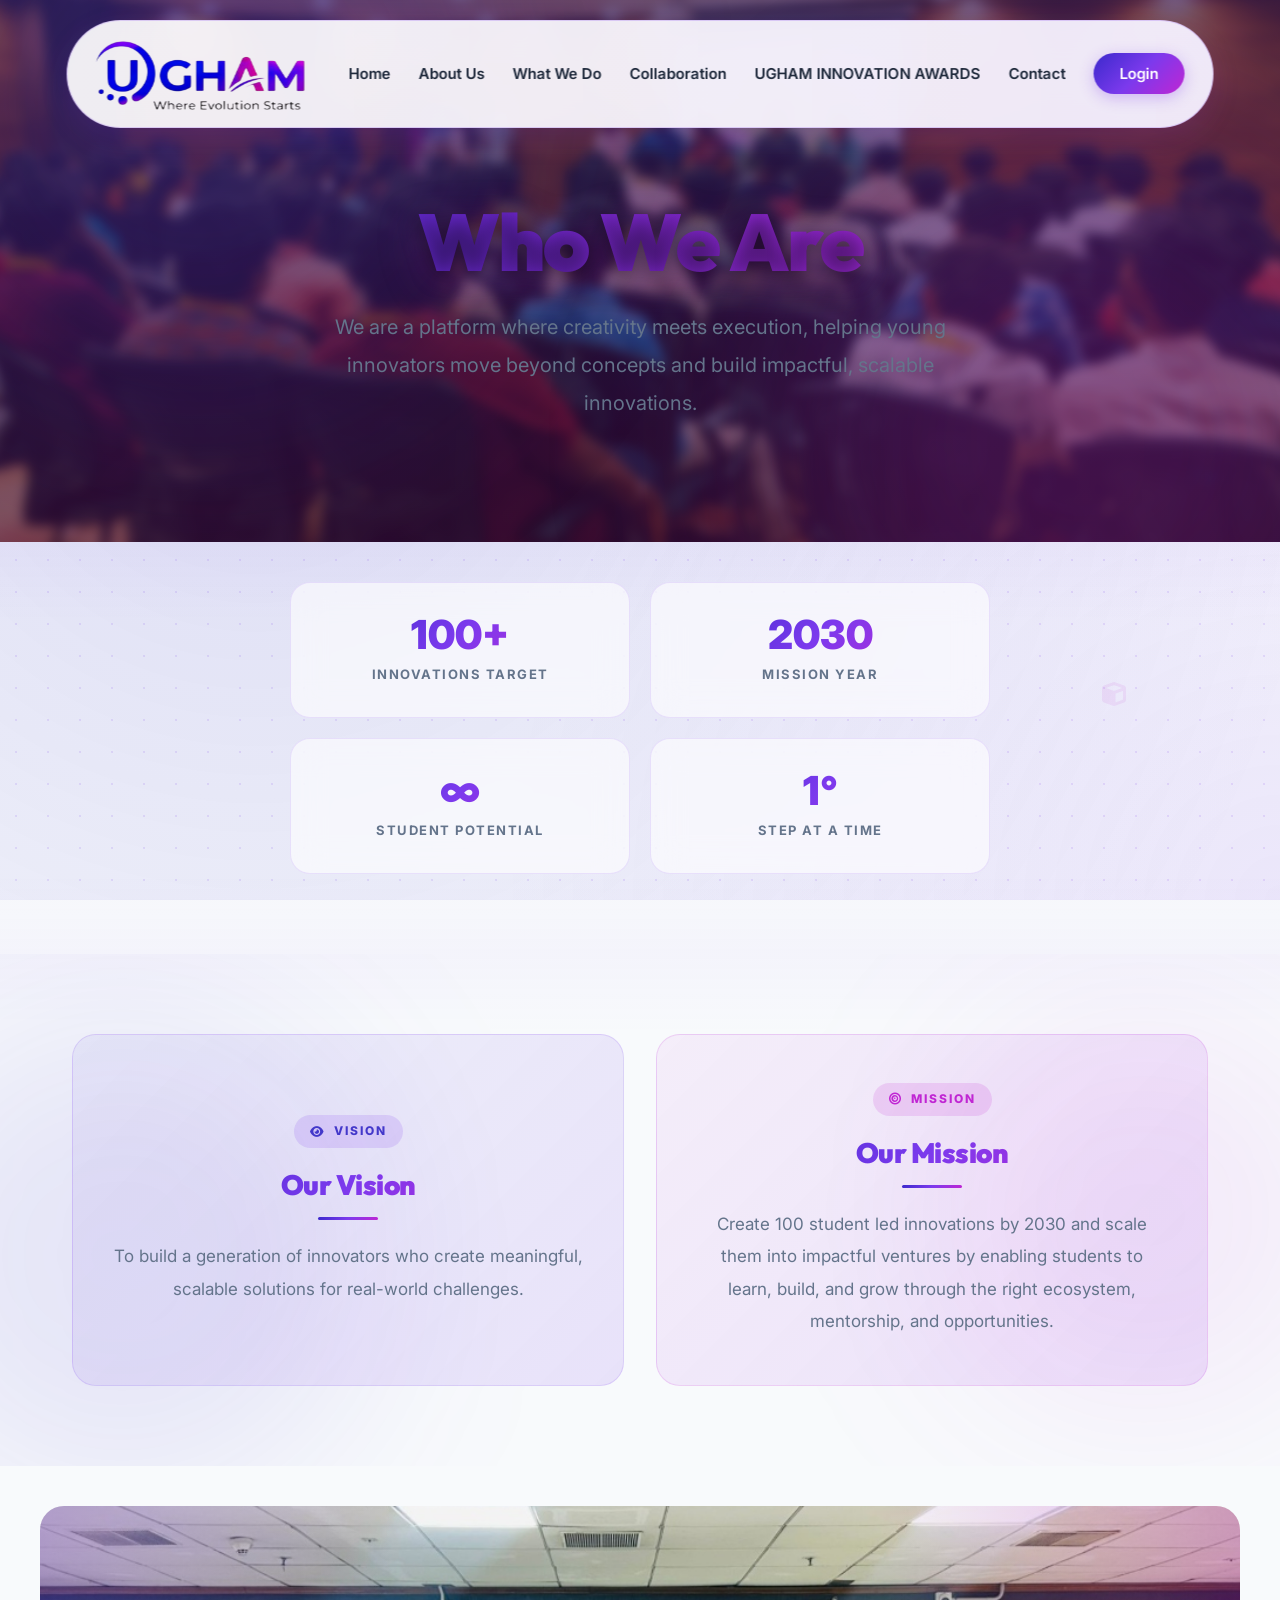
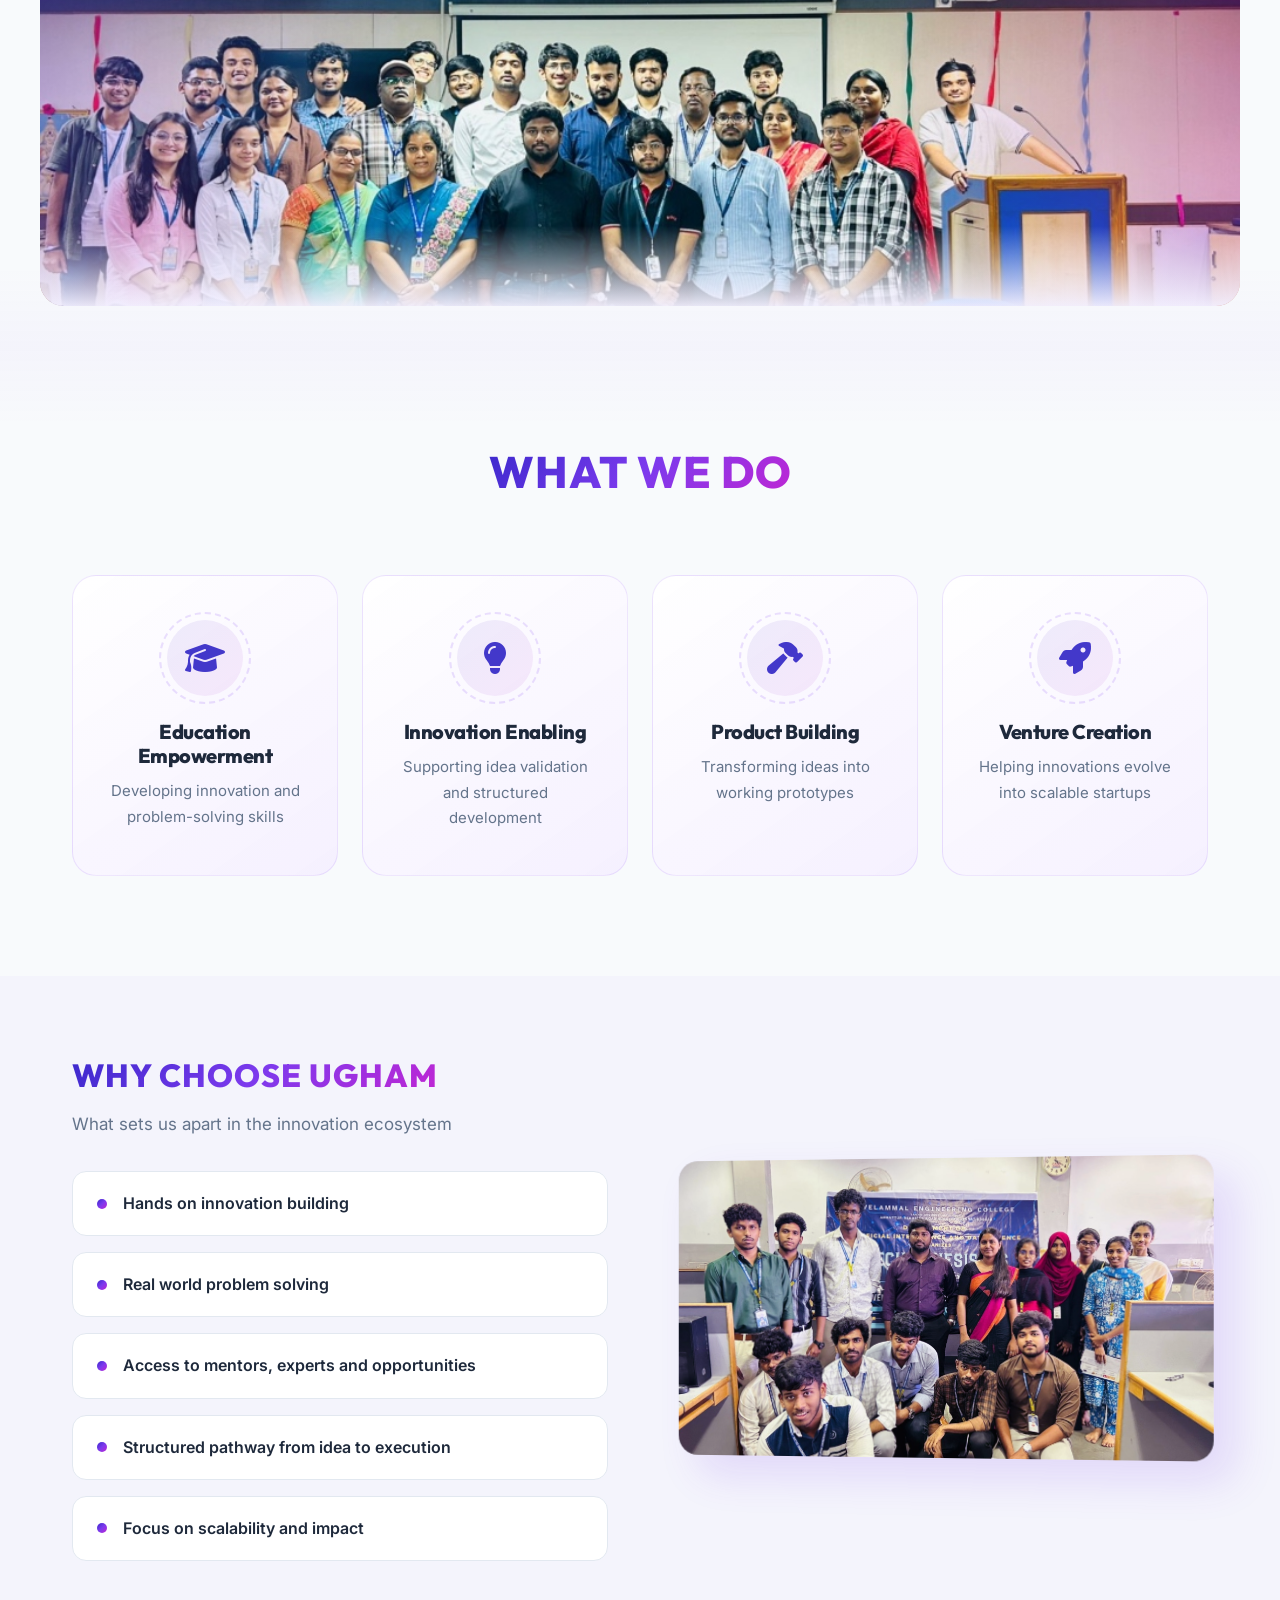
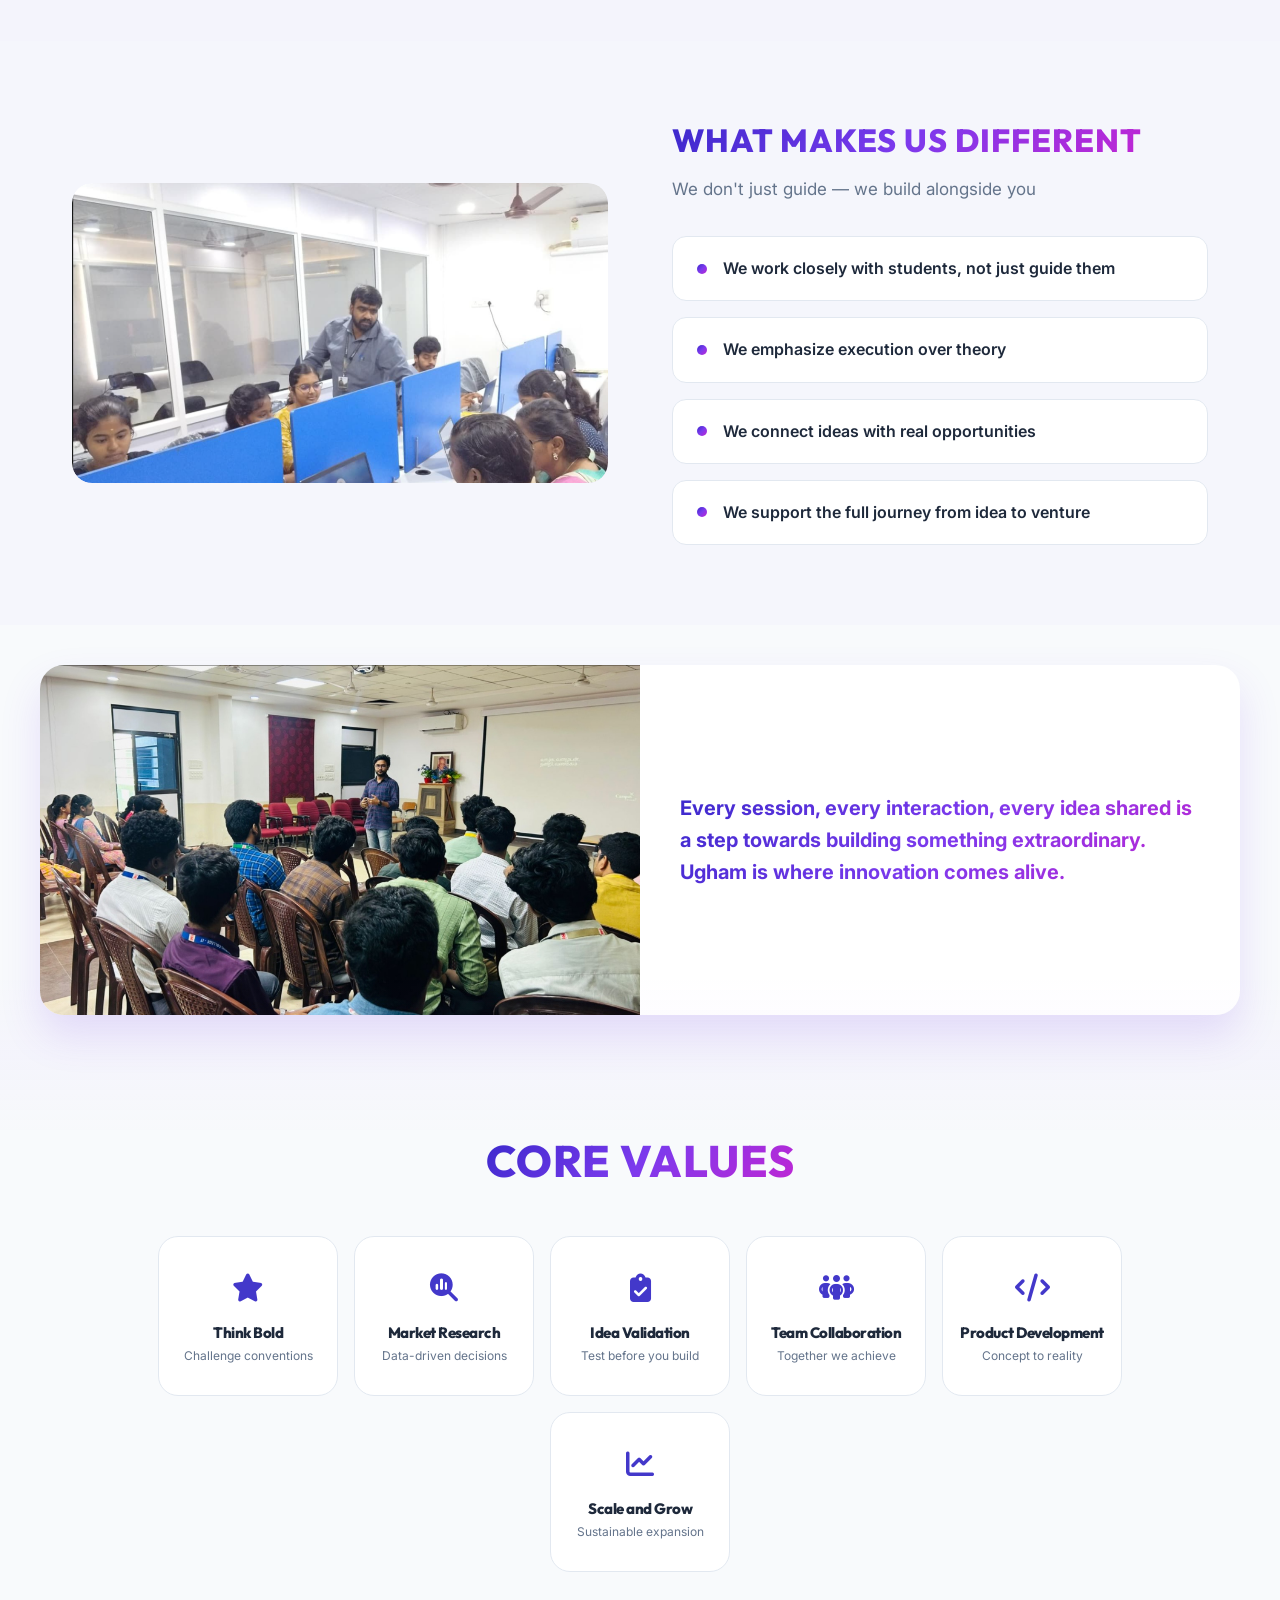
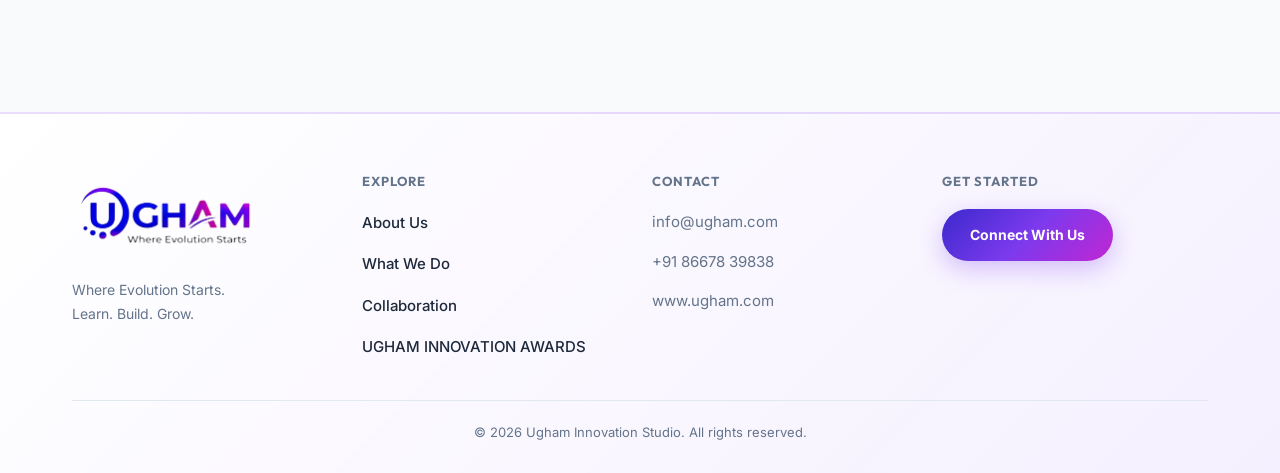
==== about.html @ 716fd1ec "Initial commit of Ugham Website with Mobile UI fixes and Form Integration" ====
<!DOCTYPE html><html lang="en"><head>
<meta charset="UTF-8"><meta name="viewport" content="width=device-width, initial-scale=1.0">
<title>About Us &mdash; Ugham</title>
<meta name="description" content="Learn about Ugham, an innovation studio empowering students to build real-world solutions.">
<link rel="stylesheet" href="assets/css/style.css?v=105">
</head><body>
<div id="page-transition" class="page-transition-overlay"></div>
<div class="bg-icons-container">
  <div class="bg-icon" style="top:8%;left:12%;animation-duration:18s;"><i class="fa-solid fa-atom"></i></div>
  <div class="bg-icon" style="top:30%;right:18%;animation-duration:22s;animation-delay:2s;"><i class="fa-solid fa-diagram-project"></i></div>
  <div class="bg-icon" style="top:55%;left:8%;animation-duration:20s;animation-delay:4s;"><i class="fa-solid fa-flask"></i></div>
  <div class="bg-icon" style="top:75%;right:12%;animation-duration:16s;animation-delay:1s;"><i class="fa-solid fa-cube"></i></div>
  <div class="bg-icon" style="top:45%;left:35%;animation-duration:24s;animation-delay:3s;"><i class="fa-solid fa-wand-magic-sparkles"></i></div>
</div>
<nav id="navbar">
  <div class="nav-inner">
    <a href="index.html" style="display:flex;align-items:center;text-decoration:none;">
      <img src="assets/img/logo.png" alt="Ugham" style="height:90px;object-fit:contain;transform:scale(1.1);">
    </a>
    <ul class="nav-links" id="navLinks">
      <li><a href="index.html">Home</a></li>
      <li><a href="about.html">About Us</a></li>
      <li><a href="what-we-do.html">What We Do</a></li>
      <li><a href="collaboration.html">Collaboration</a></li>
      <li><a href="awards.html">UGHAM INNOVATION AWARDS</a></li>
      <li><a href="contact.html">Contact</a></li>
      <li><a href="#" class="nav-login">Login</a></li>
    </ul>
    <button class="menu-toggle" id="menuToggle" aria-label="Menu">&#9776;</button>
  </div>
</nav>

<!-- HERO -->
<section class="page-hero" style="text-align:center;position:relative;">
  <div class="hero-glow glow-1"></div>
  <div class="hero-glow glow-2"></div>
  <div class="container page-hero-content">
<h1 class="huge-text hero-evolution anim-el scale-up del-1" style="margin-bottom:24px;">Who We Are</h1>
    <p class="anim-el slide-up-fade del-2" style="font-size:20px;color:var(--muted);max-width:700px;margin:0 auto;">We are a platform where creativity meets execution, helping young innovators move beyond concepts and build impactful, scalable innovations.</p>
  </div>
</section>

<!-- STATS -->
<div class="section-flow " style="padding:40px 0 80px;">
  <div class="container">
    <div class="stat-grid anim-el scale-up del-2" style="max-width:700px;margin:0 auto;">
      <div class="stat-block"><div class="stat-number">100+</div><div class="stat-label">Innovations Target</div></div>
      <div class="stat-block"><div class="stat-number">2030</div><div class="stat-label">Mission Year</div></div>
      <div class="stat-block"><div class="stat-number">&infin;</div><div class="stat-label">Student Potential</div></div>
      <div class="stat-block"><div class="stat-number">1&deg;</div><div class="stat-label">Step at a Time</div></div>
    </div>
  </div>
</div>

<!-- VISION & MISSION -->
<div class="section-flow" style="padding:80px 0;position:relative;">
  <div class="mesh-bg"><div class="orb orb-1"></div><div class="orb orb-2"></div></div>
  <div class="container" style="position:relative;z-index:1;">
    <div class="grid-2" style="gap:32px;">
      <div class="vm-panel vision anim-el blur-in del-1">
        <div class="vm-badge"><i class="fa-solid fa-eye"></i> VISION</div>
        <h3>Our Vision</h3>
        <div class="vm-line"></div>
        <p>To build a generation of innovators who create meaningful, scalable solutions for real-world challenges.</p>
      </div>
      <div class="vm-panel mission anim-el blur-in del-2">
        <div class="vm-badge"><i class="fa-solid fa-bullseye"></i> MISSION</div>
        <h3>Our Mission</h3>
        <div class="vm-line"></div>
        <p>Create 100 student led innovations by 2030 and scale them into impactful ventures by enabling students to learn, build, and grow through the right ecosystem, mentorship, and opportunities.</p>
      </div>
    </div>
  </div>
</div>

<!-- CINEMATIC EVENT STRIP -->
<div class="container anim-el fade-up" style="padding:40px 0;">
  <div class="photo-cinematic">
    <img src="assets/img/event-1.jpg" alt="Ugham Innovation Event">
  </div>
</div>

<!-- WHAT WE DO -->
<div class="section-flow" style="padding:100px 0;position:relative;">
  <div class="container" style="position:relative;z-index:1;">
    <div class="text-center anim-el fade-up" style="margin-bottom:60px;">
      <h2 class="section-title">WHAT WE DO</h2>
    </div>
    <div class="grid-4">
      <div class="expertise-v2 anim-el flip-in-y del-1">
        <div class="ev2-icon"><i class="fa-solid fa-graduation-cap"></i></div>
        <h4>Education Empowerment</h4>
        <p>Developing innovation and problem-solving skills</p>
      </div>
      <div class="expertise-v2 anim-el flip-in-y del-2">
        <div class="ev2-icon"><i class="fa-solid fa-lightbulb"></i></div>
        <h4>Innovation Enabling</h4>
        <p>Supporting idea validation and structured development</p>
      </div>
      <div class="expertise-v2 anim-el flip-in-y del-3">
        <div class="ev2-icon"><i class="fa-solid fa-hammer"></i></div>
        <h4>Product Building</h4>
        <p>Transforming ideas into working prototypes</p>
      </div>
      <div class="expertise-v2 anim-el flip-in-y del-4">
        <div class="ev2-icon"><i class="fa-solid fa-rocket"></i></div>
        <h4>Venture Creation</h4>
        <p>Helping innovations evolve into scalable startups</p>
      </div>
    </div>
  </div>
</div>

<!-- WHY CHOOSE UGHAM (Separate Section) -->
<div class="island-section" style="background:rgba(124,58,237,0.03);">
  <div class="container">
    <div class="grid-2" style="align-items:center;gap:64px;">
      <div class="anim-el slide-right del-1">
<h2 class="section-title" style="font-size:32px;">WHY CHOOSE UGHAM</h2>
        <p style="color:var(--muted);margin-bottom:32px;font-size:17px;">What sets us apart in the innovation ecosystem</p>
        <div class="reason-list">
          <div class="reason-item"><div class="ri-dot"></div><p>Hands on innovation building</p></div>
          <div class="reason-item"><div class="ri-dot"></div><p>Real world problem solving</p></div>
          <div class="reason-item"><div class="ri-dot"></div><p>Access to mentors, experts and opportunities</p></div>
          <div class="reason-item"><div class="ri-dot"></div><p>Structured pathway from idea to execution</p></div>
          <div class="reason-item"><div class="ri-dot"></div><p>Focus on scalability and impact</p></div>
        </div>
      </div>
      <div class="anim-el scale-up del-2">
        <div class="photo-tilt">
          <img src="assets/img/workshop-1.jpg" alt="Ugham Workshop">
        </div>
      </div>
    </div>
  </div>
</div>

<!-- WHAT MAKES US DIFFERENT (Separate Section) -->
<div class="island-section">
  <div class="container">
    <div class="grid-2" style="align-items:center;gap:64px;">
      <div class="anim-el scale-up del-1">
        <div class="photo-stacked">
          <img src="assets/img/hands-on-1.png" alt="Ugham Hands On">
        </div>
      </div>
      <div class="anim-el slide-left del-2">
<h2 class="section-title" style="font-size:32px;">WHAT MAKES US DIFFERENT</h2>
        <p style="color:var(--muted);margin-bottom:32px;font-size:17px;">We don't just guide — we build alongside you</p>
        <div class="reason-list">
          <div class="reason-item"><div class="ri-dot"></div><p>We work closely with students, not just guide them</p></div>
          <div class="reason-item"><div class="ri-dot"></div><p>We emphasize execution over theory</p></div>
          <div class="reason-item"><div class="ri-dot"></div><p>We connect ideas with real opportunities</p></div>
          <div class="reason-item"><div class="ri-dot"></div><p>We support the full journey from idea to venture</p></div>
        </div>
      </div>
    </div>
  </div>
</div>

<!-- SPLIT SCREEN SESSION PHOTO -->
<div class="container anim-el scale-up" style="padding:40px 0;">
  <div class="photo-split">
    <div class="split-img">
      <img src="assets/img/session-1.jpg" alt="Ugham Session">
    </div>
    <div class="split-text">
      <p>Every session, every interaction, every idea shared is a step towards building something extraordinary. Ugham is where innovation comes alive.</p>
    </div>
  </div>
</div>

<!-- CORE VALUES (Hex Grid) -->
<div class="section-flow" style="padding:80px 0 100px;text-align:center;position:relative;">
  <div class="container" style="position:relative;z-index:1;">
<h2 class="section-title anim-el bounce-in" style="margin-bottom:48px;">CORE VALUES</h2>
    <div class="hex-grid anim-el blur-in del-1">
      <div class="hex-card"><div class="hx-icon"><i class="fa-solid fa-star"></i></div><h4>Think Bold</h4><p>Challenge conventions</p></div>
      <div class="hex-card"><div class="hx-icon"><i class="fa-solid fa-magnifying-glass-chart"></i></div><h4>Market Research</h4><p>Data-driven decisions</p></div>
      <div class="hex-card"><div class="hx-icon"><i class="fa-solid fa-clipboard-check"></i></div><h4>Idea Validation</h4><p>Test before you build</p></div>
      <div class="hex-card"><div class="hx-icon"><i class="fa-solid fa-people-group"></i></div><h4>Team Collaboration</h4><p>Together we achieve</p></div>
      <div class="hex-card"><div class="hx-icon"><i class="fa-solid fa-code"></i></div><h4>Product Development</h4><p>Concept to reality</p></div>
      <div class="hex-card"><div class="hx-icon"><i class="fa-solid fa-chart-line"></i></div><h4>Scale and Grow</h4><p>Sustainable expansion</p></div>
    </div>
  </div>
</div>

<footer style="background:var(--bg);padding:60px 0 30px;border-top:1px solid var(--border);margin-top:40px;position:relative;">
  <div class="container" style="position:relative;z-index:1;">
    <div class="grid-4" style="margin-bottom:40px;">
      <div><a href="index.html" style="display:inline-block;text-decoration:none;"><img src="assets/img/logo.png" alt="Ugham" style="height:80px;margin-bottom:16px;object-fit:contain;"></a><p style="color:var(--muted);font-size:14px;">Where Evolution Starts.<br>Learn. Build. Grow.</p></div>
      <div><h4 style="text-transform:uppercase;letter-spacing:1px;font-size:13px;color:var(--muted);margin-bottom:20px;">Explore</h4><ul style="list-style:none;display:flex;flex-direction:column;gap:14px;"><li><a href="about.html" style="color:var(--text);text-decoration:none;font-size:15px;font-weight:500;">About Us</a></li><li><a href="what-we-do.html" style="color:var(--text);text-decoration:none;font-size:15px;font-weight:500;">What We Do</a></li><li><a href="collaboration.html" style="color:var(--text);text-decoration:none;font-size:15px;font-weight:500;">Collaboration</a></li><li><a href="awards.html" style="color:var(--text);text-decoration:none;font-size:15px;font-weight:500;">UGHAM INNOVATION AWARDS</a></li></ul></div>
      <div><h4 style="text-transform:uppercase;letter-spacing:1px;font-size:13px;color:var(--muted);margin-bottom:20px;">Contact</h4><ul style="list-style:none;display:flex;flex-direction:column;gap:14px;color:var(--muted);font-size:15px;"><li>info@ugham.com</li><li>+91 86678 39838</li><li>www.ugham.com</li></ul></div>
      <div><h4 style="text-transform:uppercase;letter-spacing:1px;font-size:13px;color:var(--muted);margin-bottom:20px;">Get Started</h4><a href="contact.html" class="btn-primary" style="padding:14px 28px;font-size:14px;">Connect With Us</a></div>
    </div>
    <div style="border-top:1px solid var(--border);padding-top:20px;text-align:center;color:var(--muted);font-size:13px;"><p>&copy; 2026 Ugham Innovation Studio. All rights reserved.</p></div>
  </div>
</footer>
<script src="assets/js/main.js?v=105"></script></body></html>
---- assets/css/style.css ----
@import url('https://fonts.googleapis.com/css2?family=Inter:wght@300;400;500;600;700;800&family=Outfit:wght@300;400;500;600;700;800;900&display=swap');
@import url('https://cdnjs.cloudflare.com/ajax/libs/font-awesome/6.4.0/css/all.min.css');

:root {
  --primary: #4338CA;
  --secondary: #9333EA;
  --accent: #C026D3;
  --text: #1E293B;
  --muted: #64748B;
  --bg: #F8FAFC;
  --surface: #FFFFFF;
  --border: #E2E8F0;
  --grad: linear-gradient(135deg, #3B29CC 0%, #7C3AED 50%, #C026D3 100%);
  --grad-light: linear-gradient(135deg, rgba(59,41,204,0.08) 0%, rgba(192,38,211,0.08) 100%);
  --grad-text: linear-gradient(135deg, #3B29CC 0%, #7C3AED 50%, #C026D3 100%);
  --shadow-sm: 0 10px 30px rgba(124, 58, 237, 0.08);
  --shadow: 0 20px 40px rgba(124, 58, 237, 0.15);
  --shadow-hover: 0 30px 60px rgba(124, 58, 237, 0.3);
  --radius: 24px;
  --transition: all 0.5s cubic-bezier(0.22, 1, 0.36, 1);
}

*, *::before, *::after { box-sizing: border-box; margin: 0; padding: 0; }
html { scroll-behavior: smooth; }

body {
  font-family: 'Inter', sans-serif; color: var(--text); line-height: 1.7; overflow-x: hidden; -webkit-font-smoothing: antialiased;
  background-color: #F8FAFC; position: relative;
}
body::before {
  content: ''; position: fixed; inset: 0; z-index: -2; pointer-events: none;
  background-image: radial-gradient(rgba(124, 58, 237, 0.12) 1px, transparent 1px);
  background-size: 32px 32px;
}
body::after {
  content: ''; position: fixed; inset: 0; z-index: -1; pointer-events: none;
  background: radial-gradient(circle at 10% 20%, rgba(67, 56, 202, 0.15), transparent 40%),
    radial-gradient(circle at 90% 80%, rgba(192, 38, 211, 0.15), transparent 40%),
    radial-gradient(circle at 50% 50%, rgba(124, 58, 237, 0.1), transparent 50%);
  background-size: 200% 200%;
  animation: ambientAurora 15s ease-in-out infinite alternate;
}
@keyframes ambientAurora { 0%{background-position:0% 0%} 50%{background-position:100% 50%} 100%{background-position:0% 100%} }

/* FLOATING CSS ICONS BACKGROUND */
.bg-icons-container { position: fixed; inset: 0; z-index: -1; pointer-events: none; overflow: hidden; }
.bg-icon { position: absolute; font-size: 24px; color: rgba(192,38,211,0.15); animation: floatIcon linear infinite; opacity: 0.6; }
@keyframes floatIcon {
  0% { transform: translateY(0) rotate(0deg) scale(1); }
  50% { transform: translateY(-40px) rotate(180deg) scale(1.1); }
  100% { transform: translateY(0) rotate(360deg) scale(1); }
}

h1,h2,h3,h4,h5,h6 { font-family: 'Outfit', sans-serif; line-height: 1.2; letter-spacing: -0.5px; }
.container { max-width: 1200px; margin: 0 auto; padding: 0 32px; }
.text-center { text-align: center; }

/* PAGE TRANSITION */
.page-transition-overlay { position: fixed; top: 0; left: 0; right: 0; bottom: 0; background: #FFF; z-index: 999999; transform: scaleY(1); transform-origin: top; transition: transform 0.35s cubic-bezier(0.85,0,0.15,1); }
.page-transition-overlay.loaded { transform: scaleY(0); transform-origin: bottom; }
.page-transition-overlay.animating { transform: scaleY(1); transform-origin: top; }

/* NAVBAR */
#navbar { position: fixed; top: 20px; left: 50%; transform: translateX(-50%); z-index: 1000; width: max-content; max-width: 92%; transition: var(--transition); }
#navbar.scrolled { top: 10px; }
.nav-inner {
  background: linear-gradient(to right, rgba(255,255,255,0.92), rgba(245,240,255,0.96));
  backdrop-filter: blur(20px); -webkit-backdrop-filter: blur(20px);
  padding: 8px 28px; border-radius: 100px; display: flex; align-items: center; gap: 36px;
  border: 1px solid rgba(124,58,237,0.2); box-shadow: 0 10px 30px rgba(124,58,237,0.12);
}
.nav-links { display: flex; list-style: none; gap: 28px; align-items: center; }
.nav-links a { text-decoration: none; color: var(--text); font-weight: 600; font-size: 15px; transition: var(--transition); }
.nav-links a:hover { color: var(--primary); }
.nav-cta { background: var(--grad) !important; color: white !important; padding: 11px 26px !important; border-radius: 100px !important; font-weight: 600 !important; box-shadow: 0 4px 15px rgba(124,58,237,0.3); }
.nav-cta:hover { transform: translateY(-2px) !important; box-shadow: 0 8px 25px rgba(124,58,237,0.45) !important; }
.menu-toggle { display: none; background: none; border: none; font-size: 28px; color: var(--text); cursor: pointer; padding: 8px; }

/* FOOTER */
footer { background: linear-gradient(135deg, rgba(255,255,255,0.95), rgba(245,240,255,1)) !important; border-top: 2px solid rgba(124,58,237,0.15) !important; }

/* BUTTONS */
.btn-primary { background: var(--grad); color: white; padding: 18px 44px; border-radius: 100px; font-weight: 700; font-size: 16px; text-decoration: none; display: inline-flex; align-items: center; gap: 10px; transition: var(--transition); border: none; cursor: pointer; box-shadow: 0 8px 24px rgba(124,58,237,0.3); }
.btn-primary:hover { transform: translateY(-4px) scale(1.02); box-shadow: 0 16px 36px rgba(124,58,237,0.45); }
.btn-outline { display: inline-flex; align-items: center; gap: 8px; padding: 18px 36px; border-radius: 100px; border: 2px solid rgba(124,58,237,0.25); font-weight: 600; text-decoration: none; color: var(--primary); transition: var(--transition); background: transparent; }
.btn-outline:hover { background: rgba(124,58,237,0.06); border-color: var(--primary); }

/* TYPOGRAPHY & HERO */
.section-title { font-size: clamp(28px, 3.5vw, 44px); font-weight: 800; margin-bottom: 16px; text-transform: uppercase; letter-spacing: 1px; background: var(--grad-text); -webkit-background-clip: text; -webkit-text-fill-color: transparent; background-clip: text; display: inline-block; }
.section-label { font-size: 14px; font-weight: 800; letter-spacing: 3px; color: var(--primary); text-transform: uppercase; margin-bottom: 16px; display: inline-block; background: rgba(124,58,237,0.1); padding: 6px 16px; border-radius: 100px; }
.huge-text { font-size: clamp(42px, 6vw, 76px); font-weight: 900; line-height: 1.1; letter-spacing: -2px; }

.hero-evolution {
  font-size: clamp(48px, 8vw, 90px);
  background: linear-gradient(90deg, #3B29CC, #C026D3, #7C3AED, #3B29CC); background-size: 300% 100%;
  -webkit-background-clip: text; -webkit-text-fill-color: transparent; background-clip: text;
  animation: shineWave 4s linear infinite, floatPulse 3s ease-in-out infinite alternate;
  filter: drop-shadow(0px 10px 20px rgba(192,38,211,0.25));
}
@keyframes shineWave { 0%{background-position:0% 50%} 100%{background-position:100% 50%} }
@keyframes floatPulse { 0%{transform:translateY(0) scale(1)} 100%{transform:translateY(-8px) scale(1.02)} }

/* EXPERTISE CARDS */
.expertise-card { background: rgba(255,255,255,0.6); backdrop-filter: blur(20px); border-radius: var(--radius); padding: 40px 32px; border: 1px solid rgba(255,255,255,0.8); box-shadow: 0 15px 35px rgba(124,58,237,0.05); transition: all 0.5s cubic-bezier(0.175,0.885,0.32,1.275); position: relative; overflow: hidden; cursor: default; }
.expertise-card::before { content: ''; position: absolute; inset: 0; background: var(--grad); opacity: 0; transition: opacity 0.5s ease; z-index: 0; }
.expertise-card > * { position: relative; z-index: 1; transition: all 0.5s ease; }
.expertise-card:hover { transform: translateY(-15px) scale(1.03); box-shadow: 0 30px 60px rgba(124,58,237,0.25); border-color: transparent; }
.expertise-card:hover::before { opacity: 1; }
.expertise-card h4 { font-size: 22px; font-weight: 800; margin-bottom: 12px; background: var(--grad-text); -webkit-background-clip: text; -webkit-text-fill-color: transparent; background-clip: text; }
.expertise-card:hover h4 { -webkit-text-fill-color: white !important; }
.expertise-card p { color: var(--muted); font-size: 15px; line-height: 1.7; }
.expertise-card:hover p { color: rgba(255,255,255,0.9) !important; }
.expertise-icon { width: 70px; height: 70px; border-radius: 20px; background: var(--grad-light); display: flex; align-items: center; justify-content: center; margin-bottom: 28px; font-size: 32px; color: var(--primary); transition: var(--transition); }
.expertise-card:hover .expertise-icon { background: rgba(255,255,255,0.2); color: white; transform: rotate(10deg) scale(1.1); }

/* INTERACTIVE PANELS */
.interactive-panel { background: rgba(255,255,255,0.8); backdrop-filter: blur(10px); border-radius: var(--radius); padding: 40px; border: 1px solid rgba(124,58,237,0.1); box-shadow: var(--shadow-sm); position: relative; overflow: hidden; transition: var(--transition); }
.interactive-panel:hover { box-shadow: var(--shadow-hover); border-color: rgba(124,58,237,0.3); }
.feature-row { display: flex; align-items: center; gap: 16px; padding: 16px; margin-bottom: 12px; background: rgba(124,58,237,0.03); border-radius: 16px; border: 1px solid transparent; transition: var(--transition); cursor: default; }
.feature-row:hover { background: white; border-color: rgba(124,58,237,0.2); transform: translateX(10px); box-shadow: 0 10px 20px rgba(124,58,237,0.1); }
.feature-icon { width: 40px; height: 40px; border-radius: 12px; background: var(--grad-light); display: flex; align-items: center; justify-content: center; color: var(--primary); font-size: 18px; transition: var(--transition); flex-shrink: 0; }
.feature-row:hover .feature-icon { background: var(--grad); color: white; transform: scale(1.1) rotate(5deg); }
.feature-text { font-size: 16px; font-weight: 600; color: var(--text); }

/* DARK GLASS CARD */
.dark-glass-card { background: linear-gradient(135deg, #1a0e3e, #2d1b69); backdrop-filter: blur(20px); border-radius: var(--radius); padding: 50px 40px; border: 1px solid rgba(124,58,237,0.3); color: white; box-shadow: 0 20px 50px rgba(26,14,62,0.4); position: relative; overflow: hidden; }
.dark-glass-card::before { content: ''; position: absolute; top: -50%; left: -50%; width: 200%; height: 200%; background: radial-gradient(circle, rgba(192,38,211,0.15) 0%, transparent 60%); pointer-events: none; }
.dark-glass-card h3 { font-size: 24px; font-weight: 800; margin-bottom: 30px; }
.dark-glass-item { display: flex; align-items: center; gap: 20px; padding: 16px 20px; background: rgba(255,255,255,0.05); border-radius: 16px; margin-bottom: 16px; border: 1px solid rgba(255,255,255,0.1); transition: var(--transition); }
.dark-glass-item:hover { background: rgba(255,255,255,0.1); transform: translateX(10px); border-color: rgba(192,38,211,0.4); }
.dark-glass-item i { width: 40px; height: 40px; border-radius: 12px; background: rgba(192,38,211,0.2); display: flex; align-items: center; justify-content: center; color: #C026D3; font-size: 18px; flex-shrink: 0; }
.dark-glass-item p { margin: 0; font-weight: 600; font-size: 16px; }

/* LIGHT STEP CARD */
.light-step-card { background: rgba(255,255,255,0.9); border-radius: var(--radius); padding: 50px 40px; border: 1px solid rgba(124,58,237,0.15); box-shadow: var(--shadow); }
.step-item { display: flex; align-items: center; gap: 24px; margin-bottom: 30px; position: relative; }
.step-item:last-child { margin-bottom: 0; }
.step-item::before { content: ''; position: absolute; left: 24px; top: 50px; bottom: -30px; width: 3px; background: #e2e8f0; z-index: 0; }
.step-item::after { content: ''; position: absolute; left: 24px; top: 50px; bottom: -30px; width: 3px; background: var(--grad); z-index: 1; transform-origin: top; animation: flowDown 2.5s ease-in-out infinite; }
.step-item:last-child::before, .step-item:last-child::after { display: none; }
@keyframes flowDown { 0%{transform:scaleY(0);opacity:0} 50%{opacity:1} 100%{transform:scaleY(1);opacity:0} }
.step-number { width: 50px; height: 50px; border-radius: 50%; background: var(--grad); color: white; font-weight: 800; font-size: 18px; display: flex; align-items: center; justify-content: center; position: relative; z-index: 2; box-shadow: 0 10px 20px rgba(124,58,237,0.3); flex-shrink: 0; }
.step-content { font-size: 17px; font-weight: 600; color: var(--text); }

/* PARTNER */
.partner-flex { display: flex; flex-wrap: wrap; justify-content: center; gap: 24px; margin-bottom: 48px; }
.partner-card { background: rgba(255,255,255,0.7); backdrop-filter: blur(10px); border-radius: 20px; padding: 20px 24px; display: flex; align-items: center; gap: 16px; border: 1px solid rgba(124,58,237,0.2); box-shadow: var(--shadow-sm); transition: all 0.4s cubic-bezier(0.175,0.885,0.32,1.275); cursor: pointer; flex: 1 1 250px; max-width: 320px; }
.partner-card:hover { transform: translateY(-8px) scale(1.05); border-color: var(--primary); background: var(--grad); }
.partner-card:hover * { color: white !important; }
.partner-icon { width: 48px; height: 48px; border-radius: 14px; background: var(--grad-light); display: flex; align-items: center; justify-content: center; color: var(--primary); font-size: 20px; transition: var(--transition); flex-shrink: 0; }
.partner-card:hover .partner-icon { background: rgba(255,255,255,0.2); }
.partner-title { font-size: 17px; font-weight: 700; color: var(--text); transition: var(--transition); }

/* ORBIT CENTER LAYOUT (Why Us) */
.orbit-center-layout { display: flex; align-items: center; justify-content: space-between; gap: 20px; max-width: 1100px; margin: 0 auto; position: relative; }
.orbit-side { display: flex; flex-direction: column; gap: 40px; flex: 1; }
.side-left { align-items: flex-end; text-align: right; }
.side-right { align-items: flex-start; text-align: left; }
.side-item { background: rgba(255,255,255,0.7); padding: 20px 24px; border-radius: 20px; border: 1px solid rgba(124,58,237,0.2); box-shadow: var(--shadow-sm); display: flex; align-items: center; gap: 16px; transition: var(--transition); cursor: default; }
.side-left .side-item { flex-direction: row-reverse; }
.side-item:hover { transform: translateY(-5px); box-shadow: var(--shadow-hover); border-color: var(--accent); background: white; }
.side-item i { width: 50px; height: 50px; border-radius: 14px; background: var(--grad-light); display: flex; align-items: center; justify-content: center; color: var(--accent); font-size: 20px; }
.side-item:hover i { background: var(--grad); color: white; }
.side-item p { font-size: 16px; font-weight: 700; color: var(--text); margin: 0; }

.orbit-center-wrapper { flex: 0 0 450px; position: relative; display: flex; justify-content: center; align-items: center; }
.orbit-center-wrapper::before { content: ''; position: absolute; inset: -40px; border-radius: 50%; background: radial-gradient(circle, rgba(124,58,237,0.08) 30%, transparent 70%); animation: orbitGlow 4s ease-in-out infinite alternate; }
.orbit-center-wrapper::after { content: ''; position: absolute; inset: -60px; border-radius: 50%; border: 1px dashed rgba(124,58,237,0.15); animation: orbitRingSpin 30s linear infinite; }

@keyframes orbitGlow { 0%{transform:scale(1);opacity:0.6} 100%{transform:scale(1.15);opacity:1} }
@keyframes orbitRingSpin { 0%{transform:rotate(0deg)} 100%{transform:rotate(360deg)} }

/* UNIQUE SCROLL ANIMATIONS */
.anim-el { opacity: 0; transition: all 0.8s cubic-bezier(0.22,1,0.36,1); }
/* Previous ones */
.anim-el.slide-left { transform: translateX(-60px); } .anim-el.slide-left.visible { opacity: 1; transform: translateX(0); }
.anim-el.slide-right { transform: translateX(60px); } .anim-el.slide-right.visible { opacity: 1; transform: translateX(0); }
.anim-el.zoom-in { transform: scale(0.85); } .anim-el.zoom-in.visible { opacity: 1; transform: scale(1); }
.anim-el.fade-up { transform: translateY(40px); } .anim-el.fade-up.visible { opacity: 1; transform: translateY(0); }

/* New ones */
.anim-el.scale-up { transform: scale(0.7) translateY(40px); } .anim-el.scale-up.visible { opacity: 1; transform: scale(1) translateY(0); }
.anim-el.slide-up-fade { transform: translateY(80px); filter: blur(10px); } .anim-el.slide-up-fade.visible { opacity: 1; transform: translateY(0); filter: blur(0); }
.anim-el.scale-in { transform: scale(0.9); } .anim-el.scale-in.visible { opacity: 1; transform: scale(1); }
.anim-el.flip-in-y { transform: perspective(1000px) rotateY(45deg); opacity: 0; } .anim-el.flip-in-y.visible { transform: perspective(1000px) rotateY(0deg); opacity: 1; }
.anim-el.slide-down { transform: translateY(-40px); } .anim-el.slide-down.visible { opacity: 1; transform: translateY(0); }
.anim-el.blur-in { filter: blur(20px); opacity: 0; } .anim-el.blur-in.visible { filter: blur(0); opacity: 1; }
.anim-el.rotate-in-left { transform: rotate(-5deg) translateX(-40px); } .anim-el.rotate-in-left.visible { transform: rotate(0deg) translateX(0); opacity: 1; }
.anim-el.rotate-in-right { transform: rotate(5deg) translateX(40px); } .anim-el.rotate-in-right.visible { transform: rotate(0deg) translateX(0); opacity: 1; }
.anim-el.bounce-in { transform: scale(0.3); opacity: 0; } .anim-el.bounce-in.visible { transform: scale(1); opacity: 1; transition-timing-function: cubic-bezier(0.175, 0.885, 0.32, 1.275); }
.anim-el.pulse-in { transform: scale(0.95); opacity: 0; } .anim-el.pulse-in.visible { transform: scale(1); opacity: 1; }

.del-1{transition-delay:.1s} .del-2{transition-delay:.2s} .del-3{transition-delay:.3s} .del-4{transition-delay:.4s} .del-5{transition-delay:.5s} .del-6{transition-delay:.6s}

/* TIMELINE with Ripple on Hover */
.timeline-wrap { position: relative; display: flex; gap: 0; align-items: flex-start; padding: 40px 0; }
.timeline-wrap::before { content: ''; position: absolute; top: 58px; left: 40px; right: 40px; height: 2px; background: var(--grad); z-index: 0; }
.timeline-step { flex: 1; display: flex; flex-direction: column; align-items: center; text-align: center; padding: 0 16px; position: relative; z-index: 1; }
.timeline-dot {
  width: 56px; height: 56px; border-radius: 50%; background: var(--grad); color: white; font-weight: 800; font-size: 18px;
  display: flex; align-items: center; justify-content: center; box-shadow: 0 8px 24px rgba(124,58,237,0.35);
  margin-bottom: 24px; flex-shrink: 0; transition: var(--transition); position: relative; cursor: pointer;
}
.timeline-dot::before, .timeline-dot::after {
  content: ''; position: absolute; top: 50%; left: 50%; transform: translate(-50%,-50%); border-radius: 50%;
  border: 2px solid rgba(124,58,237,0.5); opacity: 0; pointer-events: none;
}
.timeline-step:hover .timeline-dot { transform: scale(1.15); box-shadow: 0 12px 32px rgba(124,58,237,0.55); }
.timeline-step:hover .timeline-dot::before { animation: dotRipple 1s ease-out infinite; }
.timeline-step:hover .timeline-dot::after { animation: dotRipple 1s ease-out 0.3s infinite; }
@keyframes dotRipple { 0%{width:56px;height:56px;opacity:0.6} 100%{width:120px;height:120px;opacity:0} }
.timeline-step p { font-size: 14px; color: var(--text); font-weight: 600; line-height: 1.5; }

/* HOLO BG */
.holo-bg { position: absolute; inset: 0; z-index: 0; overflow: hidden; pointer-events: none; }
.holo-bg::before { content: ''; position: absolute; width: 700px; height: 700px; background: radial-gradient(circle, rgba(124,58,237,0.07) 0%, transparent 70%); top: -200px; left: -200px; border-radius: 50%; filter: blur(60px); }

/* ═══ PAGE HERO (cinematic) ═══ */
.page-hero { padding: 200px 0 120px; position: relative; overflow: hidden; }
.page-hero .hero-glow { position: absolute; width: 600px; height: 600px; border-radius: 50%; filter: blur(120px); pointer-events: none; z-index: 0; }
.page-hero .glow-1 { background: rgba(67,56,202,0.18); top: -200px; left: -100px; animation: glowDrift1 12s ease-in-out infinite alternate; }
.page-hero .glow-2 { background: rgba(192,38,211,0.15); bottom: -200px; right: -100px; animation: glowDrift2 14s ease-in-out infinite alternate; }
@keyframes glowDrift1 { 0%{transform:translate(0,0)} 100%{transform:translate(80px,60px)} }
@keyframes glowDrift2 { 0%{transform:translate(0,0)} 100%{transform:translate(-60px,-80px)} }
.page-hero-content { position: relative; z-index: 1; }
.page-hero h1 { font-size: clamp(44px,7vw,80px); font-weight: 900; letter-spacing: -2px; line-height: 1.05; }
.page-hero p { font-size: 19px; color: var(--muted); max-width: 700px; line-height: 1.9; }
.grad-text { background: var(--grad-text); -webkit-background-clip: text; -webkit-text-fill-color: transparent; background-clip: text; }

/* ═══ STAT BLOCKS ═══ */
.stat-grid { display: grid; grid-template-columns: 1fr 1fr; gap: 20px; }
.stat-block { background: rgba(255,255,255,0.6); backdrop-filter: blur(16px); border-radius: 20px; padding: 32px 24px; border: 1px solid rgba(124,58,237,0.12); text-align: center; transition: var(--transition); }
.stat-block:hover { transform: translateY(-6px); box-shadow: var(--shadow); border-color: rgba(124,58,237,0.3); }
.stat-number { font-size: 40px; font-weight: 900; background: var(--grad-text); -webkit-background-clip: text; -webkit-text-fill-color: transparent; background-clip: text; line-height: 1; margin-bottom: 8px; }
.stat-label { font-size: 13px; font-weight: 700; text-transform: uppercase; letter-spacing: 1.5px; color: var(--muted); }

/* ═══ INFO CARD (glass) ═══ */
.info-card { background: rgba(255,255,255,0.7); backdrop-filter: blur(16px); border-radius: var(--radius); padding: 40px; border: 1px solid rgba(124,58,237,0.1); position: relative; overflow: hidden; transition: var(--transition); }
.info-card::after { content: ''; position: absolute; top: 0; left: 0; right: 0; height: 4px; background: var(--grad); opacity: 0; transition: opacity 0.4s; }
.info-card:hover { transform: translateY(-6px); box-shadow: var(--shadow); }
.info-card:hover::after { opacity: 1; }
.info-card h3 { font-size: 24px; font-weight: 800; margin-bottom: 16px; background: var(--grad-text); -webkit-background-clip: text; -webkit-text-fill-color: transparent; background-clip: text; }

/* ═══ LIST BLOCK ═══ */
.list-block { padding: 0; }
.list-item { display: flex; align-items: center; gap: 16px; padding: 14px 0; font-size: 16px; font-weight: 600; color: var(--text); border-bottom: 1px solid rgba(124,58,237,0.06); transition: var(--transition); }
.list-item:last-child { border-bottom: none; }
.list-item:hover { padding-left: 12px; color: var(--primary); }
.list-dot { width: 10px; height: 10px; border-radius: 50%; background: var(--grad); flex-shrink: 0; }

/* ═══ PREMIUM PILL ═══ */
.premium-pill { display: inline-flex; align-items: center; gap: 10px; padding: 14px 28px; background: rgba(255,255,255,0.7); backdrop-filter: blur(12px); border-radius: 100px; border: 1px solid rgba(124,58,237,0.15); font-weight: 700; font-size: 15px; color: var(--text); transition: var(--transition); cursor: default; }
.premium-pill:hover { background: var(--grad); color: white; border-color: transparent; transform: translateY(-3px); box-shadow: 0 12px 28px rgba(124,58,237,0.3); }
.premium-pill .icon { color: var(--accent); font-size: 14px; transition: color 0.3s; }
.premium-pill:hover .icon { color: white; }

/* ═══ FLOWING SECTION DIVIDERS ═══ */
.section-flow { position: relative; }
.section-flow::before { content: ''; position: absolute; top: -80px; left: 0; right: 0; height: 160px; background: linear-gradient(to bottom, transparent, rgba(124,58,237,0.03), transparent); pointer-events: none; z-index: 0; }

/* ═══ MESH GRADIENT BG ═══ */
.mesh-bg { position: absolute; inset: 0; z-index: 0; pointer-events: none; overflow: hidden; }
.mesh-bg .orb { position: absolute; border-radius: 50%; filter: blur(100px); }
.mesh-bg .orb-1 { width: 500px; height: 500px; background: rgba(67,56,202,0.1); top: 10%; left: -10%; animation: orbFloat1 20s ease-in-out infinite alternate; }
.mesh-bg .orb-2 { width: 400px; height: 400px; background: rgba(192,38,211,0.08); bottom: 10%; right: -5%; animation: orbFloat2 18s ease-in-out infinite alternate; }
.mesh-bg .orb-3 { width: 300px; height: 300px; background: rgba(124,58,237,0.06); top: 50%; left: 40%; animation: orbFloat3 22s ease-in-out infinite alternate; }
@keyframes orbFloat1 { 0%{transform:translate(0,0) scale(1)} 100%{transform:translate(60px,40px) scale(1.1)} }
@keyframes orbFloat2 { 0%{transform:translate(0,0) scale(1)} 100%{transform:translate(-40px,-60px) scale(1.15)} }
@keyframes orbFloat3 { 0%{transform:translate(0,0) scale(1)} 100%{transform:translate(30px,-30px) scale(0.9)} }

/* ═══ HORIZONTAL SCROLL CARDS (collab) ═══ */
.hscroll-row { display: flex; gap: 24px; overflow-x: auto; padding: 20px 0 30px; scroll-snap-type: x mandatory; -webkit-overflow-scrolling: touch; scrollbar-width: none; }
.hscroll-row::-webkit-scrollbar { display: none; }
.hscroll-card { flex: 0 0 300px; scroll-snap-align: start; background: rgba(255,255,255,0.8); backdrop-filter: blur(16px); border-radius: 20px; padding: 36px 28px; border: 1px solid rgba(124,58,237,0.12); transition: var(--transition); position: relative; overflow: hidden; }
.hscroll-card::before { content: ''; position: absolute; bottom: 0; left: 0; right: 0; height: 4px; background: var(--grad); transform: scaleX(0); transition: transform 0.4s; }
.hscroll-card:hover { transform: translateY(-8px); box-shadow: var(--shadow); }
.hscroll-card:hover::before { transform: scaleX(1); }
.hscroll-card .card-icon { width: 56px; height: 56px; border-radius: 16px; background: var(--grad); display: flex; align-items: center; justify-content: center; color: white; font-size: 24px; margin-bottom: 20px; }
.hscroll-card h4 { font-size: 20px; font-weight: 800; margin-bottom: 10px; background: var(--grad-text); -webkit-background-clip: text; -webkit-text-fill-color: transparent; background-clip: text; }
.hscroll-card p { font-size: 14px; color: var(--muted); line-height: 1.7; }

/* ═══ CONTACT FORM STYLE ═══ */
.contact-glass { background: rgba(255,255,255,0.6); backdrop-filter: blur(20px); border-radius: var(--radius); padding: 48px; border: 1px solid rgba(124,58,237,0.15); box-shadow: var(--shadow); }
.contact-info-block { display: flex; align-items: center; gap: 20px; padding: 24px; background: rgba(124,58,237,0.04); border-radius: 16px; margin-bottom: 16px; border: 1px solid transparent; transition: var(--transition); }
.contact-info-block:hover { background: white; border-color: rgba(124,58,237,0.2); transform: translateX(8px); }
.contact-info-block .ci-icon { width: 52px; height: 52px; border-radius: 16px; background: var(--grad); display: flex; align-items: center; justify-content: center; color: white; font-size: 20px; flex-shrink: 0; }
.contact-info-block .ci-label { font-size: 12px; text-transform: uppercase; letter-spacing: 2px; color: var(--muted); font-weight: 700; }
.contact-info-block .ci-value { font-size: 18px; font-weight: 800; background: var(--grad-text); -webkit-background-clip: text; -webkit-text-fill-color: transparent; background-clip: text; }

/* ═══ ACCORDION (What We Do) ═══ */
.accordion-item { background: rgba(255,255,255,0.7); backdrop-filter: blur(12px); border-radius: 20px; margin-bottom: 16px; border: 1px solid rgba(124,58,237,0.1); overflow: hidden; transition: var(--transition); }
.accordion-item:hover { border-color: rgba(124,58,237,0.25); }
.accordion-header { display: flex; align-items: center; gap: 20px; padding: 28px 32px; cursor: pointer; transition: var(--transition); }
.accordion-header:hover { background: rgba(124,58,237,0.03); }
.accordion-header .acc-icon { width: 48px; height: 48px; border-radius: 14px; background: var(--grad); display: flex; align-items: center; justify-content: center; color: white; font-size: 20px; flex-shrink: 0; transition: transform 0.4s; }
.accordion-item.open .acc-icon { transform: rotate(45deg); }
.accordion-header h4 { font-size: 20px; font-weight: 800; flex: 1; }
.accordion-body { max-height: 0; overflow: hidden; transition: max-height 0.5s cubic-bezier(0.22,1,0.36,1); }
.accordion-body-inner { padding: 0 32px 28px; color: var(--muted); font-size: 16px; line-height: 1.8; }

/* ═══ ZIGZAG ROADMAP (What We Do) ═══ */
.zigzag-path { position: relative; max-width: 900px; margin: 0 auto; padding: 40px 0; }
.zigzag-path::before { content: ''; position: absolute; left: 50%; top: 0; bottom: 0; width: 3px; background: linear-gradient(to bottom, rgba(124,58,237,0.05), var(--primary), var(--accent), rgba(192,38,211,0.05)); transform: translateX(-50%); }
.zigzag-path::after { content: ''; position: absolute; left: 50%; top: 0; bottom: 0; width: 3px; transform: translateX(-50%); background: linear-gradient(to bottom, transparent, rgba(124,58,237,0.6), transparent); background-size: 100% 200%; animation: zigzagFlow 3s ease-in-out infinite; }
@keyframes zigzagFlow { 0%{background-position:0% 0%} 50%{background-position:0% 100%} 100%{background-position:0% 0%} }
.zigzag-node { display: flex; align-items: center; gap: 40px; margin-bottom: 60px; position: relative; }
.zigzag-node:last-child { margin-bottom: 0; }
.zigzag-node:nth-child(odd) { flex-direction: row; padding-right: 52%; }
.zigzag-node:nth-child(even) { flex-direction: row-reverse; padding-left: 52%; }
.zigzag-marker { position: absolute; left: 50%; transform: translateX(-50%); width: 64px; height: 64px; border-radius: 50%; background: var(--grad); display: flex; align-items: center; justify-content: center; color: white; font-weight: 900; font-size: 24px; z-index: 2; box-shadow: 0 10px 30px rgba(124,58,237,0.4); transition: var(--transition); }
.zigzag-node:hover .zigzag-marker { transform: translateX(-50%) scale(1.2); box-shadow: 0 15px 40px rgba(124,58,237,0.55); }
.zigzag-marker::before { content: ''; position: absolute; inset: -8px; border-radius: 50%; border: 2px solid rgba(124,58,237,0.2); animation: markerPulse 2s ease-in-out infinite; }
@keyframes markerPulse { 0%,100%{transform:scale(1);opacity:0.5} 50%{transform:scale(1.3);opacity:0} }
.zigzag-content { background: rgba(255,255,255,0.8); backdrop-filter: blur(16px); border-radius: 20px; padding: 28px 32px; border: 1px solid rgba(124,58,237,0.12); box-shadow: 0 10px 30px rgba(124,58,237,0.06); transition: var(--transition); position: relative; }
.zigzag-content::before { content: ''; position: absolute; top: 50%; width: 30px; height: 2px; background: var(--grad); }
.zigzag-node:nth-child(odd) .zigzag-content::before { right: -35px; }
.zigzag-node:nth-child(even) .zigzag-content::before { left: -35px; }
.zigzag-node:hover .zigzag-content { transform: translateY(-4px); box-shadow: var(--shadow); border-color: rgba(124,58,237,0.3); }
.zigzag-content h4 { font-size: 20px; font-weight: 800; margin-bottom: 8px; background: var(--grad-text); -webkit-background-clip: text; -webkit-text-fill-color: transparent; background-clip: text; }
.zigzag-content p { font-size: 15px; color: var(--muted); line-height: 1.7; margin: 0; }

/* ═══ SPOTLIGHT CARDS (Who We Serve) ═══ */
.spotlight-grid { display: grid; grid-template-columns: 1fr 1fr; gap: 24px; max-width: 900px; margin: 0 auto; }
.spotlight-card {
  position: relative; overflow: hidden; border-radius: 24px; padding: 44px 36px;
  background: linear-gradient(145deg, rgba(255,255,255,0.85), rgba(245,240,255,0.7));
  backdrop-filter: blur(16px); border: 1px solid rgba(124,58,237,0.1);
  transition: all 0.5s cubic-bezier(0.22,1,0.36,1); cursor: default;
}
.spotlight-card::before {
  content: ''; position: absolute; width: 200px; height: 200px; border-radius: 50%;
  background: radial-gradient(circle, rgba(124,58,237,0.15) 0%, transparent 70%);
  top: -60px; right: -60px; transition: all 0.6s ease; pointer-events: none;
}
.spotlight-card:hover { transform: translateY(-8px); box-shadow: 0 30px 60px rgba(124,58,237,0.2); border-color: rgba(124,58,237,0.3); }
.spotlight-card:hover::before { transform: scale(1.5); opacity: 0.8; }
.spotlight-card .sc-number { font-size: 72px; font-weight: 900; line-height: 1; background: linear-gradient(135deg, rgba(59,41,204,0.08), rgba(192,38,211,0.12)); -webkit-background-clip: text; -webkit-text-fill-color: transparent; background-clip: text; position: absolute; top: 16px; right: 24px; }
.spotlight-card .sc-icon { width: 56px; height: 56px; border-radius: 16px; background: var(--grad); display: flex; align-items: center; justify-content: center; color: white; font-size: 24px; margin-bottom: 20px; transition: transform 0.4s; }
.spotlight-card:hover .sc-icon { transform: scale(1.15) rotate(8deg); }
.spotlight-card h4 { font-size: 20px; font-weight: 800; margin-bottom: 10px; background: var(--grad-text); -webkit-background-clip: text; -webkit-text-fill-color: transparent; background-clip: text; }
.spotlight-card p { font-size: 15px; color: var(--muted); line-height: 1.7; margin: 0; }

/* ═══ KALEIDOSCOPE CANVAS BG ═══ */
#kaleidoCanvas { position: fixed; top: 0; left: 0; width: 100%; height: 100%; z-index: -1; pointer-events: none; }

/* ═══ WTD PAGE-SPECIFIC SCROLL ANIMATIONS ═══ */
.anim-el.warp-in { transform: scale(0.8) rotate(-3deg); filter: blur(8px); }
.anim-el.warp-in.visible { opacity: 1; transform: scale(1) rotate(0deg); filter: blur(0); }
.anim-el.unfold { transform: perspective(1200px) rotateX(20deg) translateY(30px); transform-origin: top center; }
.anim-el.unfold.visible { opacity: 1; transform: perspective(1200px) rotateX(0deg) translateY(0); }
.anim-el.clip-reveal { clip-path: inset(20% 20% 20% 20% round 20px); }
.anim-el.clip-reveal.visible { opacity: 1; clip-path: inset(0% 0% 0% 0% round 0px); }
.anim-el.stagger-rise { transform: translateY(60px) scale(0.95); }
.anim-el.stagger-rise.visible { opacity: 1; transform: translateY(0) scale(1); }

/* ═══ PHOTO UI SYSTEM ═══ */

/* 1. Cinematic Widescreen Strip */
.photo-cinematic { position: relative; width: 100%; max-height: 400px; overflow: hidden; border-radius: 24px; }
.photo-cinematic img { width: 100%; height: 400px; object-fit: cover; display: block; transition: transform 8s ease; }
.photo-cinematic:hover img { transform: scale(1.08); }
.photo-cinematic::before { content: ''; position: absolute; inset: 0; background: linear-gradient(90deg, rgba(124,58,237,0.3), transparent 30%, transparent 70%, rgba(192,38,211,0.3)); z-index: 1; pointer-events: none; }
.photo-cinematic::after { content: ''; position: absolute; bottom: 0; left: 0; right: 0; height: 80px; background: linear-gradient(to top, rgba(245,243,255,0.95), transparent); z-index: 1; pointer-events: none; }

/* 2. Tilted Perspective Card */
.photo-tilt { position: relative; border-radius: 20px; overflow: hidden; transition: all 0.6s cubic-bezier(0.22,1,0.36,1); transform: perspective(800px) rotateY(-4deg); box-shadow: 20px 20px 40px rgba(124,58,237,0.15); }
.photo-tilt:hover { transform: perspective(800px) rotateY(0deg); box-shadow: 0 20px 50px rgba(124,58,237,0.25); }
.photo-tilt img { width: 100%; height: 300px; object-fit: cover; display: block; }
.photo-tilt::before { content: ''; position: absolute; inset: 0; background: linear-gradient(135deg, rgba(124,58,237,0.15), rgba(192,38,211,0.1)); mix-blend-mode: color; z-index: 1; pointer-events: none; transition: opacity 0.4s; }
.photo-tilt:hover::before { opacity: 0; }

/* 3. Glass Frame with Gradient Border */
.photo-glass-frame { position: relative; padding: 6px; background: var(--grad); border-radius: 24px; box-shadow: var(--shadow); transition: all 0.5s ease; }
.photo-glass-frame:hover { transform: translateY(-6px); box-shadow: var(--shadow-hover); }
.photo-glass-frame img { width: 100%; height: 280px; object-fit: cover; display: block; border-radius: 18px; }
.photo-glass-frame .photo-caption { position: absolute; bottom: 16px; left: 16px; right: 16px; background: rgba(255,255,255,0.9); backdrop-filter: blur(12px); padding: 12px 18px; border-radius: 14px; font-size: 14px; font-weight: 700; color: var(--text); text-align: center; z-index: 2; }

/* 4. Full-width Immersive Blur Band */
.photo-immersive { position: relative; width: 100vw; margin-left: calc(-50vw + 50%); overflow: hidden; height: 500px; }
.photo-immersive .blur-bg { position: absolute; inset: -20px; background-size: cover; background-position: center; filter: blur(20px) brightness(0.7); transform: scale(1.1); z-index: 0; }
.photo-immersive .sharp-center { position: absolute; top: 50%; left: 50%; transform: translate(-50%,-50%); width: 60%; max-width: 700px; border-radius: 20px; overflow: hidden; box-shadow: 0 30px 60px rgba(0,0,0,0.3); z-index: 2; }
.photo-immersive .sharp-center img { width: 100%; display: block; }
.photo-immersive .immersive-overlay { position: absolute; inset: 0; background: linear-gradient(to bottom, rgba(124,58,237,0.2), rgba(192,38,211,0.15)); z-index: 1; pointer-events: none; }

/* 5. Floating Photo with Orbit Ring */
.photo-orbit { position: relative; width: 220px; height: 220px; margin: 0 auto; }
.photo-orbit img { width: 100%; height: 100%; object-fit: cover; border-radius: 50%; border: 4px solid white; box-shadow: var(--shadow); }
.photo-orbit::before { content: ''; position: absolute; inset: -16px; border-radius: 50%; border: 2px dashed rgba(124,58,237,0.3); animation: orbitRingSpin 20s linear infinite; }
.photo-orbit::after { content: ''; position: absolute; inset: -32px; border-radius: 50%; border: 1px solid rgba(192,38,211,0.15); animation: orbitRingSpin 30s linear infinite reverse; }

/* 6. Split Screen Photo */
.photo-split { display: grid; grid-template-columns: 1fr 1fr; gap: 0; border-radius: 24px; overflow: hidden; box-shadow: var(--shadow); }
.photo-split .split-img { position: relative; height: 350px; overflow: hidden; }
.photo-split .split-img img { width: 100%; height: 100%; object-fit: cover; }
.photo-split .split-img.blurred img { filter: blur(6px) brightness(0.8); }
.photo-split .split-text { display: flex; align-items: center; justify-content: center; padding: 40px; background: rgba(255,255,255,0.9); backdrop-filter: blur(12px); }
.photo-split .split-text p { font-size: 20px; font-weight: 700; line-height: 1.6; background: var(--grad-text); -webkit-background-clip: text; -webkit-text-fill-color: transparent; }

/* 7. Stacked Photo Card */
.photo-stacked { position: relative; border-radius: 20px; overflow: hidden; transition: all 0.5s ease; }
.photo-stacked::before { content: ''; position: absolute; inset: 12px -8px -12px 8px; background: var(--grad-light); border-radius: 20px; z-index: -1; transition: all 0.4s; }
.photo-stacked:hover::before { inset: 16px -12px -16px 12px; }
.photo-stacked:hover { transform: translateY(-8px); }
.photo-stacked img { width: 100%; height: 300px; object-fit: cover; display: block; border-radius: 20px; }

/* 8. Atmospheric Background Photo */
/* 9. Consulo-style Hero Banner */
.photo-hero-banner { position: relative; width: 100vw; margin-left: calc(-50vw + 50%); overflow: hidden; border-radius: 0; }
.photo-hero-banner img { width: 100%; height: 500px; object-fit: cover; display: block; transition: transform 10s ease; }
.photo-hero-banner:hover img { transform: scale(1.05); }
.photo-hero-banner .banner-overlay { position: absolute; inset: 0; background: linear-gradient(135deg, rgba(30,10,60,0.75) 0%, rgba(124,58,237,0.45) 50%, rgba(192,38,211,0.35) 100%); z-index: 1; }
.photo-hero-banner .banner-content { position: absolute; bottom: 0; left: 0; right: 0; padding: 60px 80px; z-index: 2; }
.photo-hero-banner .banner-content h3 { color: white; font-size: 42px; font-weight: 900; margin-bottom: 16px; text-transform: uppercase; letter-spacing: 1px; }
.photo-hero-banner .banner-content p { color: rgba(255,255,255,0.85); font-size: 18px; line-height: 1.7; max-width: 550px; margin-bottom: 28px; }
.photo-hero-banner .banner-content .btn-banner { display: inline-flex; align-items: center; gap: 10px; padding: 14px 32px; background: rgba(255,255,255,0.15); backdrop-filter: blur(12px); border: 1px solid rgba(255,255,255,0.3); border-radius: 100px; color: white; font-size: 16px; font-weight: 700; text-decoration: none; transition: all 0.4s ease; }
.photo-hero-banner .banner-content .btn-banner:hover { background: white; color: var(--primary); border-color: white; transform: translateY(-2px); }
@media (max-width: 991px) { .photo-hero-banner img { height: 350px; } .photo-hero-banner .banner-content { padding: 30px 24px; } .photo-hero-banner .banner-content h3 { font-size: 26px; } .photo-hero-banner .banner-content p { font-size: 15px; } }

/* 8. Atmospheric Background Photo */
.photo-atmosphere { position: relative; width: 100vw; margin-left: calc(-50vw + 50%); padding: 100px 0; overflow: hidden; }
.photo-atmosphere .atmo-bg { position: absolute; inset: 0; background-size: cover; background-position: center; filter: blur(6px) brightness(0.45) saturate(1.3); z-index: 0; }
.photo-atmosphere .atmo-overlay { position: absolute; inset: 0; background: linear-gradient(to bottom, rgba(124,58,237,0.25), rgba(192,38,211,0.2)); z-index: 1; }
.photo-atmosphere .atmo-content { position: relative; z-index: 2; text-align: center; color: white; }
.photo-atmosphere .atmo-content h2 { color: white; -webkit-text-fill-color: white; }
.photo-atmosphere .atmo-content p { color: rgba(255,255,255,0.95); }

@media (max-width: 991px) {
  .photo-immersive { height: 350px; }
  .photo-immersive .sharp-center { width: 85%; }
  .photo-split { grid-template-columns: 1fr; }
  .photo-split .split-img { height: 250px; }
  .photo-cinematic img, .photo-cinematic { max-height: 250px; height: 250px; }
  .photo-tilt { transform: none; }
  .photo-tilt img { height: 220px; }
}

/* ═══ COLLAB PAGE-SPECIFIC SCROLL ANIMATIONS ═══ */
.anim-el.slide-fade-up { opacity: 0; transform: translateY(50px) scale(0.95); transition: all 0.8s cubic-bezier(0.25, 1, 0.5, 1); }
.anim-el.slide-fade-up.visible { opacity: 1; transform: translateY(0) scale(1); }
.anim-el.swing-in { opacity: 0; transform: perspective(1000px) rotateX(-20deg); transform-origin: bottom center; transition: all 0.8s cubic-bezier(0.25, 1, 0.5, 1); }
.anim-el.swing-in.visible { opacity: 1; transform: perspective(1000px) rotateX(0deg); }
.anim-el.sweep-in { opacity: 0; transform: translateX(-100px); clip-path: polygon(0 0, 0 0, 0 100%, 0 100%); transition: all 0.9s cubic-bezier(0.25, 1, 0.5, 1); }
.anim-el.sweep-in.visible { opacity: 1; transform: translateX(0); clip-path: polygon(0 0, 100% 0, 100% 100%, 0 100%); }

/* ═══ FLOWING PATHWAY (Who Can Collaborate) ═══ */
.flowing-pathway { position: relative; padding: 20px 0; padding-left: 50px; }
.flowing-pathway::before { content: ''; position: absolute; left: 16px; top: 0; bottom: 0; width: 4px; background: linear-gradient(to bottom, rgba(124,58,237,0.1), var(--primary), var(--accent), rgba(192,38,211,0.1)); border-radius: 4px; }
.flowing-pathway::after { content: ''; position: absolute; left: 16px; top: 0; height: 100px; width: 4px; background: linear-gradient(to bottom, transparent, rgba(255,255,255,0.8), transparent); filter: blur(2px); animation: pathFlow 3s infinite linear; border-radius: 4px; z-index: 1; }
@keyframes pathFlow { 0%{top:0;opacity:0} 20%{opacity:1} 80%{opacity:1} 100%{top:100%;opacity:0} }
.pathway-node { position: relative; padding: 20px 30px; background: rgba(255,255,255,0.6); backdrop-filter: blur(10px); border-radius: 20px; border: 1px solid rgba(124,58,237,0.15); margin-bottom: 24px; transition: all 0.4s ease; display: flex; align-items: center; gap: 20px; }
.pathway-node::before { content: ''; position: absolute; left: -42px; top: 50%; transform: translateY(-50%); width: 20px; height: 2px; background: var(--primary); z-index: 0; }
.pathway-node::after { content: ''; position: absolute; left: -46px; top: 50%; transform: translateY(-50%); width: 12px; height: 12px; border-radius: 50%; background: var(--grad); z-index: 2; box-shadow: 0 0 10px rgba(124,58,237,0.6); transition: all 0.3s ease; }
.pathway-node:hover { transform: translateX(10px); background: rgba(255,255,255,0.9); box-shadow: var(--shadow); border-color: rgba(124,58,237,0.4); }
.pathway-node:hover::after { transform: translateY(-50%) scale(1.5); box-shadow: 0 0 20px rgba(124,58,237,0.8); }
.pathway-node i { font-size: 24px; color: var(--primary); background: var(--grad-light); padding: 12px; border-radius: 12px; transition: all 0.3s ease; }
.pathway-node:hover i { background: var(--grad); color: white; transform: rotate(10deg); }
.pathway-node p { margin: 0; font-size: 18px; font-weight: 700; color: var(--text); }

/* ═══ BOOK UI (Why Partner) ═══ */
.book-ui-container { position: relative; perspective: 1500px; display: grid; gap: 30px; grid-template-columns: repeat(auto-fit, minmax(280px, 1fr)); }
.book-card { position: relative; height: 200px; background: rgba(255,255,255,0.8); backdrop-filter: blur(12px); border-radius: 20px; border: 1px solid rgba(124,58,237,0.15); box-shadow: var(--shadow-sm); transform-style: preserve-3d; transition: all 0.6s cubic-bezier(0.34, 1.56, 0.64, 1); cursor: default; }
.book-cover { position: absolute; inset: 0; background: var(--grad); border-radius: 20px; display: flex; flex-direction: column; align-items: center; justify-content: center; padding: 24px; z-index: 2; transform-origin: top; transition: transform 0.6s cubic-bezier(0.34, 1.56, 0.64, 1); backface-visibility: hidden; box-shadow: 0 10px 20px rgba(124,58,237,0.3); }
.book-cover-content { text-align: center; color: white; }
.book-cover-content i { font-size: 40px; margin-bottom: 12px; }
.book-cover-content h4 { font-size: 20px; font-weight: 800; margin: 0; }
.book-inside { position: absolute; inset: 0; padding: 30px; border-radius: 20px; display: flex; align-items: center; justify-content: center; text-align: center; opacity: 0; transition: opacity 0.4s ease; z-index: 1; }
.book-inside p { font-size: 16px; font-weight: 600; color: var(--text); margin: 0; line-height: 1.6; }
.book-card:hover { transform: translateY(-10px); box-shadow: var(--shadow-hover); }
.book-card:hover .book-cover { transform: rotateX(100deg); opacity: 0; }
.book-card:hover .book-inside { opacity: 1; }

/* ═══ SLIDING GLASS STRIPS (Our Partners) ═══ */
.glass-strip-container { display: flex; flex-direction: column; gap: 16px; }
.glass-strip { position: relative; overflow: hidden; display: flex; align-items: center; gap: 24px; padding: 24px 32px; background: rgba(255,255,255,0.4); backdrop-filter: blur(20px); border-radius: 20px; border: 1px solid rgba(124,58,237,0.2); box-shadow: 0 4px 15px rgba(0,0,0,0.02); height: 100px; transition: all 0.5s cubic-bezier(0.25, 1, 0.5, 1); cursor: pointer; }
.glass-strip::before { content: ''; position: absolute; top: 0; bottom: 0; left: -100%; width: 50%; background: linear-gradient(90deg, transparent, rgba(255,255,255,0.8), transparent); transform: skewX(-20deg); transition: none; z-index: 1; }
.glass-strip:hover::before { animation: lightSweep 0.8s ease-out; }
@keyframes lightSweep { 0%{left:-100%} 100%{left:200%} }
.glass-strip:hover { height: 180px; background: rgba(255,255,255,0.85); box-shadow: 0 15px 35px rgba(124,58,237,0.15); border-color: rgba(124,58,237,0.5); transform: scale(1.02); z-index: 2; }
.strip-icon { width: 60px; height: 60px; border-radius: 16px; background: var(--grad); display: flex; align-items: center; justify-content: center; color: white; font-size: 24px; flex-shrink: 0; z-index: 2; transition: transform 0.3s; }
.glass-strip:hover .strip-icon { transform: scale(1.1) rotate(-5deg); }
.strip-content { display: flex; flex-direction: column; justify-content: center; flex: 1; z-index: 2; }
.strip-header { display: flex; align-items: center; justify-content: space-between; }
.strip-title { font-size: 22px; font-weight: 800; color: var(--text); transition: color 0.3s; margin: 0; }
.glass-strip:hover .strip-title { background: var(--grad-text); -webkit-background-clip: text; -webkit-text-fill-color: transparent; }
.strip-desc { font-size: 16px; color: var(--muted); line-height: 1.6; opacity: 0; transform: translateY(10px); transition: all 0.4s ease; max-height: 0; }
.glass-strip:hover .strip-desc { opacity: 1; transform: translateY(0); max-height: 100px; margin-top: 12px; }
.strip-separator { position: absolute; bottom: 0; left: 5%; right: 5%; height: 2px; background: var(--grad); opacity: 0; filter: blur(2px); transition: opacity 0.4s; }
.glass-strip:hover .strip-separator { opacity: 1; }

/* ═══ IMMERSIVE GLASS RUNWAY (Get Started) ═══ */
.runway-container { position: relative; padding: 60px 0; perspective: 1200px; }
.runway-track { position: absolute; top: 0; bottom: 0; left: 50%; transform: translateX(-50%) rotateX(60deg); width: 80%; max-width: 600px; background: linear-gradient(to bottom, rgba(124,58,237,0.05), rgba(192,38,211,0.1)); border-left: 2px solid rgba(124,58,237,0.3); border-right: 2px solid rgba(192,38,211,0.3); z-index: 0; box-shadow: inset 0 0 50px rgba(124,58,237,0.1); }
.runway-track::after { content: ''; position: absolute; inset: 0; background: linear-gradient(to bottom, transparent, rgba(255,255,255,0.8), transparent); animation: runwayGlow 4s infinite linear; transform-origin: bottom; }
@keyframes runwayGlow { 0%{transform:translateY(-100%);opacity:0;} 50%{opacity:1;} 100%{transform:translateY(100%);opacity:0;} }
.runway-checkpoints { display: flex; flex-direction: column; gap: 40px; position: relative; z-index: 1; align-items: center; }
.runway-checkpoint { background: rgba(255,255,255,0.7); backdrop-filter: blur(15px); padding: 20px 40px; border-radius: 100px; border: 1px solid rgba(124,58,237,0.3); display: flex; align-items: center; gap: 16px; font-size: 18px; font-weight: 700; color: var(--text); box-shadow: 0 10px 30px rgba(124,58,237,0.15); transition: all 0.4s ease; cursor: default; position: relative; overflow: hidden; }
.runway-checkpoint::before { content: ''; position: absolute; inset: 0; background: var(--grad); opacity: 0; transition: opacity 0.4s ease; z-index: -1; }
.runway-checkpoint:hover { transform: translateY(-5px) scale(1.05); color: white; border-color: transparent; box-shadow: 0 15px 40px rgba(124,58,237,0.4); }
.runway-checkpoint:hover::before { opacity: 1; }
.runway-checkpoint i { color: var(--accent); transition: color 0.4s ease; font-size: 20px; }
.runway-checkpoint:hover i { color: white; }

/* ═══ NEURAL CANVAS BG ═══ */
#neuralCanvas { position: fixed; top: 0; left: 0; width: 100%; height: 100%; z-index: -1; pointer-events: none; }

/* GRID */
.grid-2 { display: grid; grid-template-columns: 1fr 1fr; gap: 48px; }
.grid-3 { display: grid; grid-template-columns: repeat(3, 1fr); gap: 32px; }
.grid-4 { display: grid; grid-template-columns: repeat(4, 1fr); gap: 24px; }

/* MOBILE */
@media (max-width: 991px) {
  .menu-toggle { display: block; padding: 10px; font-size: 28px; margin-left: 8px; }
  .nav-links { display: none; flex-direction: column; position: fixed; top: 110px; left: 5%; width: 90%; background: rgba(255,255,255,0.98); backdrop-filter: blur(20px); padding: 32px; border-radius: 24px; box-shadow: 0 20px 40px rgba(0,0,0,0.15); border: 1px solid var(--border); z-index: 1001; text-align: center; gap: 24px; }
  .nav-links.open { display: flex !important; }
  .nav-inner { gap: 12px; padding: 8px 16px; }
  .grid-2 { grid-template-columns: 1fr; gap: 32px; }
  .grid-3, .grid-4 { grid-template-columns: 1fr 1fr; gap: 16px; }
  
  .orbit-center-layout { flex-direction: column; }
  .side-left, .side-right { align-items: center; text-align: left; }
  .side-left .side-item { flex-direction: row; }
  .orbit-center-wrapper { flex: 0 0 300px; order: -1; margin-bottom: 30px; }
  
  .timeline-wrap { flex-direction: column; align-items: stretch; }
  .timeline-wrap::before { display: none; }
  .timeline-step { flex-direction: row; text-align: left; gap: 20px; padding: 0 0 24px 0; }
  .timeline-dot { margin-bottom: 0; flex-shrink: 0; }
  
  .hero-evolution { font-size: 38px !important; letter-spacing: -1px; }
  .section-label { font-size: 12px !important; }
  .section-title { font-size: 26px !important; }
  
  .interactive-panel { padding: 28px 20px; }
  .light-step-card, .dark-glass-card { padding: 32px 24px; }
  .feature-row { padding: 12px; gap: 12px; }
  .feature-text { font-size: 14px; }
  .btn-primary { padding: 14px 32px; font-size: 15px; }
  .btn-outline { padding: 14px 28px; font-size: 15px; }
  section { padding: 60px 0 !important; }
  .page-hero { padding: 160px 0 80px !important; }
  .page-hero h1 { font-size: 36px !important; }
  .stat-grid { gap: 12px; }
  .stat-block { padding: 24px 16px; }
  .stat-number { font-size: 32px; }
  .info-card { padding: 28px 24px; }
  .contact-glass { padding: 28px 20px; }
  .hscroll-card { flex: 0 0 260px; }
  .accordion-header { padding: 20px 24px; }
  .accordion-body-inner { padding: 0 24px 20px; }
  .contact-info-block { padding: 16px; }
  .contact-info-block .ci-value { font-size: 16px; }
  .spotlight-grid { grid-template-columns: 1fr; gap: 16px; }
  .spotlight-card { padding: 32px 24px; }
  .spotlight-card .sc-number { font-size: 48px; }
  .zigzag-node:nth-child(odd), .zigzag-node:nth-child(even) { flex-direction: column; padding: 0 0 0 80px; }
  .zigzag-path::before, .zigzag-path::after { left: 30px; }
  .zigzag-marker { left: 30px; transform: translateX(-50%); }
  .zigzag-node:hover .zigzag-marker { transform: translateX(-50%) scale(1.15); }
  .zigzag-content::before { display: none; }
}
@media (max-width: 480px) {
  .container { padding: 0 16px; }
  .grid-3, .grid-4 { grid-template-columns: 1fr; }
  .expertise-card { padding: 28px 20px; }
  .expertise-icon { width: 56px; height: 56px; font-size: 26px; }
  .hero-evolution { font-size: 32px !important; }
  .nav-inner { padding: 6px 12px; }
  .nav-inner img { height: 60px !important; }
  .step-item { gap: 16px; }
  .step-number { width: 40px; height: 40px; font-size: 15px; }
  .step-content { font-size: 15px; }
  .orbit-center-wrapper { flex: 0 0 260px; }
}

/* ═══ HOMEPAGE V2 — PREMIUM OVERHAUL ═══ */

/* Login Button */
.nav-login { background: var(--grad) !important; color: white !important; padding: 11px 26px !important; border-radius: 100px !important; font-weight: 600 !important; box-shadow: 0 4px 15px rgba(124,58,237,0.3); text-decoration: none; font-size: 15px; transition: var(--transition); }
.nav-login:hover { transform: translateY(-2px) !important; box-shadow: 0 8px 25px rgba(124,58,237,0.45) !important; }

/* ═══ GLOW-BEAM TIMELINE (How Ugham Works) ═══ */
.glow-beam-wrap { position: relative; display: flex; flex-direction: column; gap: 0; padding: 40px 0; }
.glow-beam-line { position: absolute; left: 40px; top: 0; bottom: 0; width: 3px; background: linear-gradient(to bottom, rgba(124,58,237,0.1), var(--secondary), var(--accent), rgba(192,38,211,0.1)); border-radius: 4px; z-index: 0; }
.glow-beam-line::after { content: ''; position: absolute; left: -4px; top: 0; width: 11px; height: 60px; background: linear-gradient(to bottom, rgba(124,58,237,0.8), transparent); border-radius: 8px; animation: beamPulse 3s ease-in-out infinite; }
@keyframes beamPulse { 0%,100%{top:0;opacity:0.3} 50%{top:calc(100% - 60px);opacity:1} }
.glow-beam-node { position: relative; display: flex; align-items: flex-start; gap: 32px; padding: 24px 0; z-index: 1; }
.glow-beam-dot { flex-shrink: 0; width: 80px; height: 80px; border-radius: 50%; background: var(--grad); display: flex; align-items: center; justify-content: center; color: white; font-size: 28px; font-weight: 900; font-family: 'Outfit', sans-serif; box-shadow: 0 0 30px rgba(124,58,237,0.4), 0 0 60px rgba(192,38,211,0.15); position: relative; z-index: 2; transition: all 0.4s ease; }
.glow-beam-node:hover .glow-beam-dot { transform: scale(1.15); box-shadow: 0 0 40px rgba(124,58,237,0.6), 0 0 80px rgba(192,38,211,0.3); }
.glow-beam-dot::after { content: ''; position: absolute; inset: -6px; border-radius: 50%; border: 2px solid rgba(124,58,237,0.2); animation: orbitRingSpin 8s linear infinite; }
.glow-beam-info { padding-top: 14px; }
.glow-beam-info h4 { font-size: 22px; font-weight: 800; margin-bottom: 8px; background: var(--grad-text); -webkit-background-clip: text; -webkit-text-fill-color: transparent; }
.glow-beam-info p { color: var(--muted); font-size: 16px; line-height: 1.7; max-width: 480px; }
@media (max-width: 768px) { .glow-beam-dot { width: 56px; height: 56px; font-size: 20px; } .glow-beam-line { left: 27px; } .glow-beam-node { gap: 20px; } .glow-beam-info h4 { font-size: 18px; } }

/* ═══ HOLO PARTNER PANELS ═══ */
.holo-grid { display: grid; grid-template-columns: repeat(3, 1fr); gap: 24px; }
.holo-card { position: relative; padding: 40px 28px; border-radius: 20px; background: linear-gradient(135deg, rgba(255,255,255,0.9), rgba(245,240,255,0.95)); border: 1px solid rgba(124,58,237,0.15); overflow: hidden; transition: all 0.5s cubic-bezier(0.22,1,0.36,1); cursor: default; }
.holo-card::before { content: ''; position: absolute; top: -50%; left: -50%; width: 200%; height: 200%; background: conic-gradient(from 0deg, transparent, rgba(124,58,237,0.08), transparent, rgba(192,38,211,0.08), transparent); animation: holoSpin 8s linear infinite; }
@keyframes holoSpin { to { transform: rotate(360deg); } }
.holo-card::after { content: ''; position: absolute; inset: 1px; border-radius: 19px; background: linear-gradient(135deg, rgba(255,255,255,0.97), rgba(245,240,255,0.98)); z-index: 0; }
.holo-card:hover { transform: translateY(-8px) scale(1.02); box-shadow: 0 20px 50px rgba(124,58,237,0.2), 0 0 40px rgba(192,38,211,0.08); border-color: rgba(124,58,237,0.3); }
.holo-card > * { position: relative; z-index: 1; }
.holo-card .holo-icon { width: 64px; height: 64px; border-radius: 16px; background: var(--grad); display: flex; align-items: center; justify-content: center; color: white; font-size: 26px; margin-bottom: 20px; box-shadow: 0 8px 24px rgba(124,58,237,0.25); }
.holo-card h4 { font-size: 20px; font-weight: 800; margin-bottom: 10px; color: var(--text); }
.holo-card p { color: var(--muted); font-size: 15px; line-height: 1.7; }
@media (max-width: 991px) { .holo-grid { grid-template-columns: repeat(2, 1fr); } }
@media (max-width: 600px) { .holo-grid { grid-template-columns: 1fr; } }

/* ═══ ENHANCED EXPERTISE CARDS V2 ═══ */
.expertise-v2 { position: relative; padding: 44px 32px; border-radius: 24px; background: linear-gradient(145deg, rgba(255,255,255,0.95), rgba(245,240,255,0.98)); border: 1px solid rgba(124,58,237,0.12); transition: all 0.5s cubic-bezier(0.22,1,0.36,1); overflow: hidden; text-align: center; }
.expertise-v2::before { content: ''; position: absolute; bottom: 0; left: 0; right: 0; height: 4px; background: var(--grad); transform: scaleX(0); transition: transform 0.5s ease; transform-origin: left; }
.expertise-v2:hover::before { transform: scaleX(1); }
.expertise-v2:hover { transform: translateY(-10px); box-shadow: 0 24px 48px rgba(124,58,237,0.18); border-color: rgba(124,58,237,0.25); }
.expertise-v2 .ev2-icon { width: 76px; height: 76px; border-radius: 50%; background: var(--grad-light); display: flex; align-items: center; justify-content: center; margin: 0 auto 24px; font-size: 32px; color: var(--primary); transition: all 0.5s ease; position: relative; }
.expertise-v2 .ev2-icon::after { content: ''; position: absolute; inset: -8px; border-radius: 50%; border: 2px dashed rgba(124,58,237,0.15); animation: orbitRingSpin 12s linear infinite; }
.expertise-v2:hover .ev2-icon { background: var(--grad); color: white; transform: scale(1.1) rotate(10deg); box-shadow: 0 8px 30px rgba(124,58,237,0.3); }
.expertise-v2 h4 { font-size: 20px; font-weight: 800; margin-bottom: 10px; }
.expertise-v2 p { color: var(--muted); font-size: 15px; line-height: 1.7; }

/* ═══ ISLAND SECTIONS (4 separated content blocks) ═══ */
.island-section { position: relative; padding: 80px 0; overflow: hidden; }
.island-section:nth-child(even) { background: rgba(124,58,237,0.02); }
.island-section .island-label { display: inline-flex; align-items: center; gap: 8px; padding: 8px 20px; border-radius: 100px; font-size: 13px; font-weight: 800; letter-spacing: 2px; text-transform: uppercase; margin-bottom: 20px; }
.island-label.purple { background: rgba(124,58,237,0.1); color: var(--primary); }
.island-label.magenta { background: rgba(192,38,211,0.1); color: var(--accent); }
.island-label.indigo { background: rgba(59,41,204,0.1); color: #3B29CC; }
.island-label.violet { background: rgba(147,51,234,0.1); color: var(--secondary); }

/* Build Items Grid */
.build-grid { display: grid; grid-template-columns: repeat(2, 1fr); gap: 20px; }
.build-item { display: flex; align-items: center; gap: 20px; padding: 24px 28px; border-radius: 16px; background: white; border: 1px solid var(--border); transition: all 0.4s ease; }
.build-item:hover { transform: translateX(8px); border-color: rgba(124,58,237,0.3); box-shadow: var(--shadow-sm); }
.build-item .bi-icon { flex-shrink: 0; width: 52px; height: 52px; border-radius: 14px; background: var(--grad-light); display: flex; align-items: center; justify-content: center; font-size: 22px; color: var(--primary); transition: all 0.3s; }
.build-item:hover .bi-icon { background: var(--grad); color: white; }
.build-item .bi-text { font-weight: 700; font-size: 16px; color: var(--text); }

/* Impact Counter Cards */
.impact-row { display: grid; grid-template-columns: repeat(4, 1fr); gap: 20px; }
.impact-card { padding: 36px 24px; border-radius: 20px; text-align: center; background: white; border: 1px solid var(--border); transition: all 0.4s ease; position: relative; overflow: hidden; }
.impact-card::before { content: ''; position: absolute; top: 0; left: 0; right: 0; height: 4px; background: var(--grad); }
.impact-card:hover { transform: translateY(-6px); box-shadow: var(--shadow); }
.impact-card .ic-icon { font-size: 32px; color: var(--primary); margin-bottom: 16px; }
.impact-card h4 { font-size: 17px; font-weight: 800; margin-bottom: 6px; }
.impact-card p { font-size: 14px; color: var(--muted); }
@media (max-width: 768px) { .impact-row { grid-template-columns: repeat(2, 1fr); } .build-grid { grid-template-columns: 1fr; } }

/* Club Feature List */
.club-features { display: grid; grid-template-columns: repeat(2, 1fr); gap: 20px; }
.club-feat { display: flex; align-items: flex-start; gap: 18px; padding: 28px; border-radius: 18px; background: linear-gradient(135deg, rgba(30,10,60,0.92), rgba(67,56,202,0.85)); color: white; transition: all 0.4s ease; }
.club-feat:hover { transform: translateY(-4px); box-shadow: 0 12px 30px rgba(67,56,202,0.3); }
.club-feat .cf-icon { flex-shrink: 0; width: 48px; height: 48px; border-radius: 12px; background: rgba(255,255,255,0.15); display: flex; align-items: center; justify-content: center; font-size: 22px; }
.club-feat h4 { font-size: 17px; font-weight: 700; margin-bottom: 6px; }
.club-feat p { font-size: 14px; color: rgba(255,255,255,0.75); line-height: 1.6; }
@media (max-width: 768px) { .club-features { grid-template-columns: 1fr; } }

/* Get Started Steps V2 */
.steps-v2 { display: flex; flex-direction: column; gap: 0; position: relative; max-width: 700px; margin: 0 auto; }
.steps-v2::before { content: ''; position: absolute; left: 32px; top: 0; bottom: 0; width: 2px; background: linear-gradient(to bottom, var(--primary), var(--accent)); border-radius: 4px; }
.step-v2 { display: flex; align-items: center; gap: 28px; padding: 28px 0; position: relative; }
.step-v2-num { flex-shrink: 0; width: 64px; height: 64px; border-radius: 50%; background: var(--grad); display: flex; align-items: center; justify-content: center; color: white; font-size: 24px; font-weight: 900; font-family: 'Outfit'; box-shadow: 0 6px 20px rgba(124,58,237,0.3); position: relative; z-index: 1; transition: all 0.4s; }
.step-v2:hover .step-v2-num { transform: scale(1.15); box-shadow: 0 8px 30px rgba(124,58,237,0.5); }
.step-v2-content h4 { font-size: 19px; font-weight: 800; margin-bottom: 4px; }
.step-v2-content p { color: var(--muted); font-size: 15px; }
@media (max-width: 768px) { .step-v2 { gap: 20px; } .step-v2-num { width: 48px; height: 48px; font-size: 18px; } .steps-v2::before { left: 23px; } }

/* Enhanced Orbit */
.orbit-enhanced { position: relative; }
.orbit-enhanced .orbit-ring { position: absolute; border-radius: 50%; border: 1px solid rgba(124,58,237,0.1); }
.orbit-enhanced .orbit-ring-1 { inset: -20px; animation: orbitRingSpin 15s linear infinite; border-style: dashed; border-color: rgba(124,58,237,0.2); }
.orbit-enhanced .orbit-ring-2 { inset: -45px; animation: orbitRingSpin 25s linear infinite reverse; border-color: rgba(192,38,211,0.12); }
.orbit-enhanced .orbit-ring-3 { inset: -70px; animation: orbitRingSpin 35s linear infinite; border-style: dotted; border-color: rgba(59,41,204,0.08); }
.orbit-enhanced .orbit-pip { position: absolute; width: 12px; height: 12px; border-radius: 50%; background: var(--grad); box-shadow: 0 0 12px rgba(124,58,237,0.5); }
.orbit-enhanced .pip-1 { top: -6px; left: 50%; animation: orbitRingSpin 15s linear infinite; }
.orbit-enhanced .pip-2 { bottom: 10%; right: -6px; animation: orbitRingSpin 25s linear infinite reverse; }
.orbit-enhanced .pip-3 { top: 30%; left: -6px; animation: orbitRingSpin 35s linear infinite; }

/* ═══ VISION/MISSION GLASS SPLIT PANELS ═══ */
.vm-panel { position: relative; padding: 48px 40px; border-radius: 24px; overflow: hidden; transition: all 0.5s ease; }
.vm-panel.vision { background: linear-gradient(135deg, rgba(67,56,202,0.06), rgba(124,58,237,0.12)); border: 1px solid rgba(124,58,237,0.15); }
.vm-panel.mission { background: linear-gradient(135deg, rgba(192,38,211,0.06), rgba(147,51,234,0.12)); border: 1px solid rgba(192,38,211,0.15); }
.vm-panel:hover { transform: translateY(-6px); box-shadow: 0 20px 50px rgba(124,58,237,0.15); }
.vm-panel .vm-badge { display: inline-flex; align-items: center; gap: 8px; padding: 6px 16px; border-radius: 100px; font-size: 12px; font-weight: 800; letter-spacing: 2px; text-transform: uppercase; margin-bottom: 20px; }
.vm-panel.vision .vm-badge { background: rgba(124,58,237,0.15); color: var(--primary); }
.vm-panel.mission .vm-badge { background: rgba(192,38,211,0.15); color: var(--accent); }
.vm-panel h3 { font-size: 28px; font-weight: 900; margin-bottom: 16px; background: var(--grad-text); -webkit-background-clip: text; -webkit-text-fill-color: transparent; }
.vm-panel .vm-line { width: 60px; height: 3px; background: var(--grad); border-radius: 4px; margin-bottom: 20px; }
.vm-panel p { color: var(--muted); font-size: 17px; line-height: 1.9; }

/* ═══ DATASTREAM CORE VALUES ═══ */
.datastream-grid { display: grid; grid-template-columns: repeat(3, 1fr); gap: 20px; }
.ds-card { position: relative; padding: 32px 24px; border-radius: 18px; background: white; border: 1px solid var(--border); overflow: hidden; transition: all 0.4s ease; text-align: center; }
.ds-card::before { content: ''; position: absolute; top: 0; left: -100%; width: 100%; height: 100%; background: linear-gradient(90deg, transparent, rgba(124,58,237,0.04), transparent); transition: left 0.6s ease; }
.ds-card:hover::before { left: 100%; }
.ds-card::after { content: ''; position: absolute; bottom: 0; left: 0; right: 0; height: 3px; background: var(--grad); transform: scaleX(0); transition: transform 0.4s; transform-origin: left; }
.ds-card:hover::after { transform: scaleX(1); }
.ds-card:hover { transform: translateY(-6px); box-shadow: var(--shadow); }
.ds-card .ds-icon { width: 56px; height: 56px; border-radius: 14px; background: var(--grad-light); display: flex; align-items: center; justify-content: center; margin: 0 auto 16px; font-size: 24px; color: var(--primary); transition: all 0.3s; }
.ds-card:hover .ds-icon { background: var(--grad); color: white; }
.ds-card h4 { font-size: 16px; font-weight: 800; margin-bottom: 4px; }
.ds-card p { font-size: 13px; color: var(--muted); }
@media (max-width: 768px) { .datastream-grid { grid-template-columns: repeat(2, 1fr); } }
@media (max-width: 480px) { .datastream-grid { grid-template-columns: 1fr; } }

/* ═══ LIQUID FOG BACKGROUND (What We Do) ═══ */
#liquidFog { position: fixed; top: 0; left: 0; width: 100%; height: 100%; z-index: -1; pointer-events: none; }

/* ═══ WHY CHOOSE / WHAT MAKES DIFFERENT — SEPARATE SECTIONS ═══ */
.reason-list { display: flex; flex-direction: column; gap: 16px; }
.reason-item { display: flex; align-items: center; gap: 16px; padding: 18px 24px; border-radius: 14px; background: white; border: 1px solid var(--border); transition: all 0.3s; }
.reason-item:hover { transform: translateX(6px); border-color: rgba(124,58,237,0.25); box-shadow: var(--shadow-sm); }
.reason-item .ri-dot { flex-shrink: 0; width: 10px; height: 10px; border-radius: 50%; background: var(--grad); }
.reason-item p { font-size: 16px; font-weight: 600; color: var(--text); }

/* ═══ ZIGZAG BOOK LAYOUT ═══ */
.zigzag-books { display: flex; flex-direction: column; gap: 24px; }
.zigzag-books .book-card { width: 65%; }
.zigzag-books .book-card:nth-child(even) { align-self: flex-end; }
.zigzag-books .book-card:nth-child(odd) { align-self: flex-start; }
@media (max-width: 768px) { .zigzag-books .book-card { width: 100%; } }

/* ═══ COLLAB GET STARTED ISLANDS ═══ */
.collab-islands { display: grid; grid-template-columns: repeat(2, 1fr); gap: 24px; }
.collab-island { padding: 36px 28px; border-radius: 20px; background: linear-gradient(135deg, rgba(255,255,255,0.95), rgba(245,240,255,0.98)); border: 1px solid rgba(124,58,237,0.12); transition: all 0.4s ease; text-align: center; }
.collab-island:hover { transform: translateY(-6px); box-shadow: var(--shadow); border-color: rgba(124,58,237,0.25); }
.collab-island .ci-icon { width: 60px; height: 60px; border-radius: 50%; background: var(--grad); display: flex; align-items: center; justify-content: center; margin: 0 auto 20px; color: white; font-size: 24px; }
.collab-island h4 { font-size: 19px; font-weight: 800; margin-bottom: 8px; }
.collab-island p { color: var(--muted); font-size: 15px; line-height: 1.7; }
@media (max-width: 768px) { .collab-islands { grid-template-columns: 1fr; } }

/* ═══ AWARDS PAGE — PURPLE THEMED ═══ */
#starField { position: fixed; top: 0; left: 0; width: 100%; height: 100%; z-index: -1; pointer-events: none; }

/* Trophy Podium Cards V2 */
.trophy-grid { display: grid; grid-template-columns: repeat(2, 1fr); gap: 32px; }
.trophy-card { position: relative; padding: 48px 36px; border-radius: 24px; background: linear-gradient(145deg, rgba(255,255,255,0.95), rgba(245,240,255,0.98)); border: 2px solid rgba(124,58,237,0.15); text-align: center; transition: all 0.5s cubic-bezier(0.22,1,0.36,1); overflow: hidden; }
.trophy-card::before { content: ''; position: absolute; top: -50%; left: -50%; width: 200%; height: 200%; background: conic-gradient(from 0deg, transparent, rgba(124,58,237,0.06), transparent, rgba(192,38,211,0.06), transparent); animation: holoSpin 10s linear infinite; }
.trophy-card::after { content: ''; position: absolute; inset: 2px; border-radius: 22px; background: linear-gradient(145deg, rgba(255,255,255,0.98), rgba(245,240,255,0.99)); z-index: 0; }
.trophy-card > * { position: relative; z-index: 1; }
.trophy-card:hover { transform: translateY(-8px); box-shadow: var(--shadow-hover); border-color: rgba(124,58,237,0.4); }
.trophy-card .trophy-icon { font-size: 56px; margin-bottom: 20px; display: block; animation: floatPulse 3s ease-in-out infinite alternate; }
.trophy-card h3 { font-size: 24px; font-weight: 900; margin-bottom: 12px; background: var(--grad-text); -webkit-background-clip: text; -webkit-text-fill-color: transparent; }
.trophy-card p { color: var(--muted); font-size: 16px; line-height: 1.7; }
.trophy-card .trophy-badge { display: inline-block; padding: 6px 18px; border-radius: 100px; font-size: 12px; font-weight: 800; letter-spacing: 2px; text-transform: uppercase; margin-bottom: 16px; background: rgba(124,58,237,0.1); color: var(--primary); }
@media (max-width: 768px) { .trophy-grid { grid-template-columns: 1fr; } }

/* Interactive Rule Flip Cards */
.rules-grid { display: grid; grid-template-columns: repeat(auto-fill, minmax(200px, 1fr)); gap: 16px; }
.rule-flip { perspective: 600px; height: 140px; cursor: default; }
.rule-flip-inner { position: relative; width: 100%; height: 100%; transition: transform 0.6s cubic-bezier(0.22,1,0.36,1); transform-style: preserve-3d; }
.rule-flip:hover .rule-flip-inner { transform: rotateY(180deg); }
.rule-flip-front, .rule-flip-back { position: absolute; inset: 0; backface-visibility: hidden; border-radius: 18px; display: flex; align-items: center; justify-content: center; padding: 20px; text-align: center; }
.rule-flip-front { background: var(--grad); color: white; font-size: 40px; font-weight: 900; font-family: 'Outfit'; box-shadow: 0 8px 24px rgba(124,58,237,0.25); }
.rule-flip-back { background: linear-gradient(145deg, rgba(255,255,255,0.98), rgba(245,240,255,1)); border: 2px solid rgba(124,58,237,0.2); transform: rotateY(180deg); font-size: 14px; font-weight: 600; color: var(--text); line-height: 1.5; }

/* Prize Marquee (purple themed) */
.marquee-wrap { overflow: hidden; padding: 20px 0; }
.marquee-track { display: flex; gap: 24px; animation: marqueeScroll 30s linear infinite; width: max-content; }
@keyframes marqueeScroll { 0% { transform: translateX(0); } 100% { transform: translateX(-50%); } }
.marquee-item { flex-shrink: 0; padding: 20px 32px; border-radius: 16px; background: linear-gradient(135deg, rgba(255,255,255,0.95), rgba(245,240,255,0.98)); border: 1px solid rgba(124,58,237,0.15); display: flex; align-items: center; gap: 14px; white-space: nowrap; transition: all 0.3s; }
.marquee-item:hover { border-color: rgba(124,58,237,0.4); box-shadow: var(--shadow-sm); }
.marquee-item .mi-icon { font-size: 24px; }
.marquee-item span { font-size: 16px; font-weight: 700; color: var(--text); }

/* Sine Wave River Timeline */
.wave-timeline { position: relative; padding: 60px 0; }
.wave-row { display: flex; align-items: center; position: relative; margin-bottom: 0; }
.wave-row:nth-child(odd) { justify-content: flex-start; padding-right: 45%; }
.wave-row:nth-child(even) { justify-content: flex-end; padding-left: 45%; }
.wave-node { position: relative; padding: 28px 32px; border-radius: 20px; background: white; border: 1px solid rgba(124,58,237,0.12); transition: all 0.4s ease; max-width: 400px; width: 100%; }
.wave-node::before { content: ''; position: absolute; top: 50%; width: 40px; height: 3px; background: var(--grad); }
.wave-row:nth-child(odd) .wave-node::before { right: -40px; }
.wave-row:nth-child(even) .wave-node::before { left: -40px; }
.wave-node::after { content: ''; position: absolute; top: 50%; width: 16px; height: 16px; border-radius: 50%; background: var(--grad); box-shadow: 0 0 16px rgba(124,58,237,0.4); transform: translateY(-50%); }
.wave-row:nth-child(odd) .wave-node::after { right: -48px; }
.wave-row:nth-child(even) .wave-node::after { left: -48px; }
.wave-node:hover { transform: translateY(-6px); box-shadow: var(--shadow); border-color: rgba(124,58,237,0.3); }
.wave-node h4 { font-size: 18px; font-weight: 800; margin-bottom: 4px; background: var(--grad-text); -webkit-background-clip: text; -webkit-text-fill-color: transparent; }
.wave-node p { font-size: 14px; color: var(--muted); }
.wave-svg { position: absolute; left: 0; top: 0; width: 100%; height: 100%; pointer-events: none; z-index: -1; }
.wave-svg path { fill: none; stroke: url(#waveGrad); stroke-width: 3; stroke-linecap: round; }
@media (max-width: 768px) { .wave-row:nth-child(odd), .wave-row:nth-child(even) { padding: 0; justify-content: center; } .wave-node::before, .wave-node::after { display: none; } .wave-svg { display: none; } }

/* Floating Tag Cloud (Final Highlights) */
.tag-cloud { display: flex; flex-wrap: wrap; justify-content: center; gap: 14px; perspective: 800px; }
.tag-float { padding: 16px 28px; border-radius: 100px; background: var(--grad); color: white; font-weight: 700; font-size: 15px; display: inline-flex; align-items: center; gap: 10px; transition: all 0.4s ease; cursor: default; box-shadow: 0 6px 20px rgba(124,58,237,0.2); animation: tagBob var(--dur, 4s) ease-in-out infinite alternate; animation-delay: var(--del, 0s); }
.tag-float:hover { transform: scale(1.1) translateY(-4px) !important; box-shadow: 0 12px 30px rgba(124,58,237,0.35); }
.tag-float.outline { background: transparent; color: var(--primary); border: 2px solid rgba(124,58,237,0.25); box-shadow: none; }
.tag-float.outline:hover { background: rgba(124,58,237,0.06); border-color: var(--primary); }
.tag-float.lg { padding: 20px 36px; font-size: 17px; }
.tag-float.sm { padding: 12px 22px; font-size: 13px; }
@keyframes tagBob { 0% { transform: translateY(0); } 100% { transform: translateY(-10px); } }

/* Network Graph (Who Should Attend) */
.network-wrap { position: relative; display: flex; flex-wrap: wrap; justify-content: center; gap: 40px; padding: 40px 20px; }
.network-node { position: relative; text-align: center; transition: all 0.4s; }
.network-node:hover { transform: scale(1.08); }
.network-bubble { width: 100px; height: 100px; border-radius: 50%; background: var(--grad); display: flex; align-items: center; justify-content: center; color: white; font-size: 32px; margin: 0 auto 14px; box-shadow: 0 8px 28px rgba(124,58,237,0.25); position: relative; transition: all 0.4s; }
.network-bubble::after { content: ''; position: absolute; inset: -8px; border-radius: 50%; border: 2px dashed rgba(124,58,237,0.2); animation: orbitRingSpin 10s linear infinite; }
.network-node:hover .network-bubble { box-shadow: 0 12px 36px rgba(124,58,237,0.4); }
.network-node h4 { font-size: 15px; font-weight: 800; max-width: 120px; }
@media (max-width: 600px) { .network-bubble { width: 80px; height: 80px; font-size: 26px; } .network-wrap { gap: 24px; } }

/* Purple CTA Banner */
.purple-cta { position: relative; width: 100vw; margin-left: calc(-50vw + 50%); padding: 80px 0; background: var(--grad); text-align: center; overflow: hidden; }
.purple-cta::before { content: ''; position: absolute; inset: 0; background: radial-gradient(circle at 20% 50%, rgba(255,255,255,0.1), transparent 50%), radial-gradient(circle at 80% 50%, rgba(255,255,255,0.05), transparent 50%); }
.purple-cta h2 { position: relative; z-index: 1; font-size: 36px; font-weight: 900; color: white; margin-bottom: 16px; }
.purple-cta p { position: relative; z-index: 1; color: rgba(255,255,255,0.85); font-size: 18px; margin-bottom: 28px; }
.purple-cta .btn-white { position: relative; z-index: 1; display: inline-flex; align-items: center; gap: 10px; padding: 18px 44px; background: white; color: var(--primary); border-radius: 100px; font-weight: 700; font-size: 16px; text-decoration: none; box-shadow: 0 8px 24px rgba(0,0,0,0.15); transition: all 0.4s; }
.purple-cta .btn-white:hover { transform: translateY(-4px); box-shadow: 0 16px 36px rgba(0,0,0,0.25); }

/* ═══ EXPANDING STRIPS (Why Attend — Unique) ═══ */
.expand-strips { display: flex; flex-direction: column; gap: 0; border-radius: 24px; overflow: hidden; border: 1px solid rgba(124,58,237,0.1); }
.ex-strip { position: relative; display: flex; align-items: center; gap: 20px; padding: 22px 32px; background: white; cursor: default; transition: all 0.5s cubic-bezier(0.22,1,0.36,1); overflow: hidden; border-bottom: 1px solid rgba(124,58,237,0.06); }
.ex-strip:last-child { border-bottom: none; }
.ex-strip::before { content: ''; position: absolute; left: 0; top: 0; bottom: 0; width: 4px; background: var(--grad); transform: scaleY(0); transition: transform 0.4s cubic-bezier(0.22,1,0.36,1); transform-origin: center; }
.ex-strip:hover::before { transform: scaleY(1); }
.ex-strip:hover { background: linear-gradient(90deg, rgba(124,58,237,0.04), transparent 60%); padding: 28px 32px 28px 40px; }
.ex-strip .ex-num { flex-shrink: 0; width: 44px; height: 44px; border-radius: 12px; background: var(--grad-light); display: flex; align-items: center; justify-content: center; font-size: 16px; font-weight: 900; color: var(--primary); transition: all 0.4s; font-family: 'Outfit'; }
.ex-strip:hover .ex-num { background: var(--grad); color: white; border-radius: 50%; transform: rotate(360deg); }
.ex-strip .ex-icon { flex-shrink: 0; font-size: 22px; color: var(--primary); transition: all 0.4s; opacity: 0.6; }
.ex-strip:hover .ex-icon { opacity: 1; transform: scale(1.2); }
.ex-strip .ex-body { flex: 1; min-width: 0; }
.ex-strip .ex-title { font-size: 17px; font-weight: 800; color: var(--text); transition: all 0.3s; }
.ex-strip:hover .ex-title { background: var(--grad-text); -webkit-background-clip: text; -webkit-text-fill-color: transparent; }
.ex-strip .ex-desc { max-height: 0; overflow: hidden; opacity: 0; transition: all 0.5s cubic-bezier(0.22,1,0.36,1); font-size: 14px; color: var(--muted); line-height: 1.6; margin-top: 0; }
.ex-strip:hover .ex-desc { max-height: 80px; opacity: 1; margin-top: 8px; }
.ex-strip .ex-arrow { flex-shrink: 0; font-size: 18px; color: rgba(124,58,237,0.2); transition: all 0.4s; transform: translateX(0); }
.ex-strip:hover .ex-arrow { color: var(--primary); transform: translateX(6px); }
@media (max-width: 768px) { .ex-strip { padding: 18px 20px; } .ex-strip:hover { padding: 24px 20px 24px 28px; } .ex-strip .ex-num { width: 36px; height: 36px; font-size: 14px; } }

/* ═══ HOMEPAGE V3 — PREMIUM REBUILD ═══ */

/* Orbit Fix — clip overflow + enhanced pips */
.orbit-center-layout { overflow: visible; }
.orbit-center-wrapper.orbit-enhanced { overflow: hidden; border-radius: 50%; }
.orbit-enhanced .orbit-pip { width: 10px; height: 10px; }
.orbit-enhanced .pip-4 { bottom: -5px; left: 50%; animation: orbitRingSpin 20s linear infinite; }
.orbit-enhanced .pip-5 { top: 50%; right: -5px; animation: orbitRingSpin 30s linear infinite reverse; }
.orbit-enhanced .pip-6 { bottom: 30%; left: -5px; animation: orbitRingSpin 18s linear infinite; }

/* How Ugham Works — Side Animation Layout */
.works-split { display: grid; grid-template-columns: 1fr 380px; gap: 48px; align-items: start; }
#worksCanvas { width: 100%; height: 500px; border-radius: 24px; background: linear-gradient(145deg, rgba(124,58,237,0.03), rgba(192,38,211,0.03)); border: 1px solid rgba(124,58,237,0.08); }
@media (max-width: 900px) { .works-split { grid-template-columns: 1fr; } #worksCanvas { display: none; } }

/* Bento Grid (What You Can Build) */
.bento-grid { display: grid; grid-template-columns: repeat(4, 1fr); grid-template-rows: auto auto; gap: 16px; }
.bento-card { position: relative; padding: 32px 24px; border-radius: 20px; background: white; border: 1px solid var(--border); overflow: hidden; transition: all 0.5s cubic-bezier(0.22,1,0.36,1); }
.bento-card::before { content: ''; position: absolute; inset: 0; background: var(--grad); opacity: 0; transition: opacity 0.4s; }
.bento-card:hover::before { opacity: 0.04; }
.bento-card:hover { transform: translateY(-6px); box-shadow: var(--shadow); border-color: rgba(124,58,237,0.2); }
.bento-card.span-2 { grid-column: span 2; }
.bento-card .bn-icon { font-size: 32px; color: var(--primary); margin-bottom: 16px; transition: all 0.4s; }
.bento-card:hover .bn-icon { transform: scale(1.15) rotate(-5deg); }
.bento-card h4 { font-size: 18px; font-weight: 800; margin-bottom: 6px; }
.bento-card p { font-size: 14px; color: var(--muted); line-height: 1.6; }
@media (max-width: 768px) { .bento-grid { grid-template-columns: 1fr 1fr; } .bento-card.span-2 { grid-column: span 1; } }
@media (max-width: 480px) { .bento-grid { grid-template-columns: 1fr; } }

/* Counter Pulse Cards (Our Impact) */
.pulse-grid { display: grid; grid-template-columns: repeat(4, 1fr); gap: 20px; }
.pulse-card { position: relative; padding: 36px 20px; border-radius: 20px; background: white; border: 1px solid var(--border); text-align: center; overflow: hidden; transition: all 0.4s; }
.pulse-card::after { content: ''; position: absolute; top: 50%; left: 50%; width: 80px; height: 80px; border-radius: 50%; background: var(--grad); opacity: 0.06; transform: translate(-50%, -50%); animation: pulseRing 3s ease-in-out infinite; }
@keyframes pulseRing { 0%,100% { transform: translate(-50%,-50%) scale(1); opacity: 0.06; } 50% { transform: translate(-50%,-50%) scale(2.5); opacity: 0; } }
.pulse-card:hover { transform: translateY(-6px); box-shadow: var(--shadow); }
.pulse-card .pc-num { font-size: 36px; font-weight: 900; background: var(--grad-text); -webkit-background-clip: text; -webkit-text-fill-color: transparent; position: relative; z-index: 1; }
.pulse-card .pc-label { font-size: 14px; font-weight: 700; color: var(--muted); margin-top: 6px; position: relative; z-index: 1; }
@media (max-width: 768px) { .pulse-grid { grid-template-columns: repeat(2, 1fr); } }

/* Accordion Towers (Innovation Club) */
.tower-stack { display: flex; flex-direction: column; gap: 0; border-radius: 24px; overflow: hidden; border: 1px solid rgba(124,58,237,0.1); }
.tower-item { position: relative; border-bottom: 1px solid rgba(124,58,237,0.06); transition: all 0.5s cubic-bezier(0.22,1,0.36,1); overflow: hidden; }
.tower-item:last-child { border-bottom: none; }
.tower-header { display: flex; align-items: center; gap: 16px; padding: 24px 28px; cursor: pointer; background: white; transition: all 0.3s; }
.tower-header:hover { background: rgba(124,58,237,0.02); }
.tower-header .tw-icon { width: 44px; height: 44px; border-radius: 12px; background: var(--grad-light); display: flex; align-items: center; justify-content: center; font-size: 18px; color: var(--primary); flex-shrink: 0; transition: all 0.4s; }
.tower-item.active .tower-header .tw-icon { background: var(--grad); color: white; }
.tower-header h4 { font-size: 17px; font-weight: 800; flex: 1; }
.tower-header .tw-arrow { font-size: 20px; color: var(--muted); transition: transform 0.4s; }
.tower-item.active .tower-header .tw-arrow { transform: rotate(180deg); color: var(--primary); }
.tower-body { max-height: 0; overflow: hidden; transition: max-height 0.5s cubic-bezier(0.22,1,0.36,1); }
.tower-body-inner { padding: 0 28px 24px 88px; color: var(--muted); font-size: 15px; line-height: 1.8; }

/* Connected Path (Get Started) */
.path-track { display: flex; align-items: flex-start; gap: 0; position: relative; }
.path-track::before { content: ''; position: absolute; top: 32px; left: 40px; right: 40px; height: 3px; background: linear-gradient(90deg, var(--primary), var(--accent), var(--primary)); border-radius: 4px; z-index: 0; }
.path-step { flex: 1; text-align: center; position: relative; z-index: 1; }
.path-dot { width: 64px; height: 64px; border-radius: 50%; background: var(--grad); color: white; display: flex; align-items: center; justify-content: center; font-size: 24px; font-weight: 900; margin: 0 auto 16px; box-shadow: 0 8px 24px rgba(124,58,237,0.25); position: relative; transition: all 0.4s; font-family: 'Outfit'; }
.path-dot::after { content: ''; position: absolute; inset: -6px; border-radius: 50%; border: 2px solid rgba(124,58,237,0.15); animation: pulseRing 2.5s ease-in-out infinite; }
.path-step:hover .path-dot { transform: scale(1.1); box-shadow: 0 12px 32px rgba(124,58,237,0.4); }
.path-step h4 { font-size: 16px; font-weight: 800; margin-bottom: 4px; }
.path-step p { font-size: 13px; color: var(--muted); max-width: 160px; margin: 0 auto; }
@media (max-width: 768px) { .path-track { flex-direction: column; align-items: center; gap: 24px; } .path-track::before { top: 40px; bottom: 40px; left: 32px; width: 3px; height: auto; right: auto; } .path-step { display: flex; align-items: center; gap: 20px; text-align: left; width: 100%; } .path-dot { flex-shrink: 0; margin: 0; } .path-step p { max-width: none; } }

/* Partner Scroll Marquee */
.partner-scroll { overflow: hidden; }
.partner-row { display: flex; gap: 20px; animation: marqueeScroll 35s linear infinite; width: max-content; }
.partner-row.reverse { animation-direction: reverse; margin-top: 20px; }
.partner-pill { flex-shrink: 0; display: flex; align-items: center; gap: 14px; padding: 20px 28px; border-radius: 18px; background: white; border: 1px solid var(--border); transition: all 0.3s; white-space: nowrap; }
.partner-pill:hover { border-color: rgba(124,58,237,0.3); box-shadow: var(--shadow-sm); transform: translateY(-2px); }
.partner-pill .pp-icon { width: 40px; height: 40px; border-radius: 10px; background: var(--grad-light); display: flex; align-items: center; justify-content: center; font-size: 18px; color: var(--primary); flex-shrink: 0; }
.partner-pill h4 { font-size: 15px; font-weight: 800; }
.partner-pill p { font-size: 12px; color: var(--muted); }

/* Bento Card 3D Tilt */
.bento-card { transform-style: preserve-3d; perspective: 800px; }
.bento-card:hover { transform: none; }

/* Animated Impact Reveal */
.impact-reveal { max-width: 700px; margin: 0 auto; }
.impact-reveal .ir-subtitle { font-size: 20px; font-weight: 800; margin-bottom: 32px; text-align: center; background: var(--grad-text); -webkit-background-clip: text; -webkit-text-fill-color: transparent; }
.ir-item { display: flex; align-items: flex-start; gap: 16px; padding: 20px 0; border-bottom: 1px solid rgba(124,58,237,0.08); opacity: 0; transform: translateX(-20px); animation: irSlideIn 0.5s forwards; }
.ir-item:last-child { border-bottom: none; }
.ir-item:nth-child(2) { animation-delay: 0.15s; }
.ir-item:nth-child(3) { animation-delay: 0.3s; }
.ir-item:nth-child(4) { animation-delay: 0.45s; }
@keyframes irSlideIn { to { opacity: 1; transform: translateX(0); } }
.ir-check { flex-shrink: 0; width: 36px; height: 36px; border-radius: 50%; background: var(--grad); display: flex; align-items: center; justify-content: center; color: white; font-size: 16px; box-shadow: 0 4px 12px rgba(124,58,237,0.2); }
.ir-item p { font-size: 16px; font-weight: 600; color: var(--text); line-height: 1.7; padding-top: 6px; }

/* Terminal Console (Get Started) */
.terminal-wrap { max-width: 700px; margin: 0 auto; border-radius: 16px; overflow: hidden; box-shadow: 0 20px 60px rgba(0,0,0,0.15); }
.terminal-bar { display: flex; align-items: center; gap: 8px; padding: 14px 20px; background: #1e1e2e; }
.terminal-dot { width: 12px; height: 12px; border-radius: 50%; }
.terminal-dot.red { background: #ff5f57; }
.terminal-dot.yellow { background: #ffbd2e; }
.terminal-dot.green { background: #28c840; }
.terminal-bar span { margin-left: auto; font-size: 12px; color: rgba(255,255,255,0.4); font-family: monospace; }
.terminal-body { background: #11111b; padding: 24px; font-family: 'Courier New', monospace; font-size: 14px; line-height: 2.2; color: #cdd6f4; }
.terminal-body .t-prompt { color: #a6e3a1; }
.terminal-body .t-cmd { color: #89b4fa; }
.terminal-body .t-flag { color: #f9e2af; }
.terminal-body .t-comment { color: #585b70; font-style: italic; }
.terminal-body .t-line { opacity: 0; animation: termType 0.4s forwards; }
.terminal-body .t-line:nth-child(1) { animation-delay: 0s; }
.terminal-body .t-line:nth-child(2) { animation-delay: 0.5s; }
.terminal-body .t-line:nth-child(3) { animation-delay: 1s; }
.terminal-body .t-line:nth-child(4) { animation-delay: 1.5s; }
.terminal-body .t-line:nth-child(5) { animation-delay: 2s; }
.terminal-body .t-line:nth-child(6) { animation-delay: 2.5s; }
.terminal-body .t-line:nth-child(7) { animation-delay: 3s; }
.terminal-body .t-line:nth-child(8) { animation-delay: 3.5s; }
@keyframes termType { to { opacity: 1; } }
.t-cursor { display: inline-block; width: 8px; height: 16px; background: #a6e3a1; animation: blink 1s step-end infinite; vertical-align: middle; margin-left: 2px; }
@keyframes blink { 50% { opacity: 0; } }

/* Kanban Board (Innovation Club) */
.kanban-board { display: grid; grid-template-columns: repeat(2, 1fr); gap: 20px; }
.kanban-col { }
.kanban-col .kc-header { font-size: 12px; font-weight: 800; text-transform: uppercase; letter-spacing: 2px; color: var(--primary); margin-bottom: 16px; padding-bottom: 8px; border-bottom: 2px solid rgba(124,58,237,0.15); }
.kanban-card { padding: 20px; border-radius: 12px; margin-bottom: 16px; border-left: 4px solid; transition: all 0.4s cubic-bezier(0.22,1,0.36,1); cursor: default; position: relative; }
.kanban-card:hover { transform: translateY(-4px) rotate(-1deg); box-shadow: 0 12px 30px rgba(0,0,0,0.08); }
.kanban-card.purple { background: rgba(124,58,237,0.06); border-color: var(--primary); }
.kanban-card.magenta { background: rgba(192,38,211,0.06); border-color: var(--accent); }
.kanban-card.blue { background: rgba(59,130,246,0.06); border-color: #3B82F6; }
.kanban-card.teal { background: rgba(20,184,166,0.06); border-color: #14B8A6; }
.kanban-card h4 { font-size: 16px; font-weight: 800; margin-bottom: 6px; }
.kanban-card p { font-size: 13px; color: var(--muted); line-height: 1.6; }
.kanban-card .kc-tag { display: inline-block; padding: 2px 10px; border-radius: 100px; font-size: 11px; font-weight: 700; margin-top: 10px; }
.kanban-card.purple .kc-tag { background: rgba(124,58,237,0.1); color: var(--primary); }
.kanban-card.magenta .kc-tag { background: rgba(192,38,211,0.1); color: var(--accent); }
.kanban-card.blue .kc-tag { background: rgba(59,130,246,0.1); color: #3B82F6; }
.kanban-card.teal .kc-tag { background: rgba(20,184,166,0.1); color: #14B8A6; }
@media (max-width: 600px) { .kanban-board { grid-template-columns: 1fr; } }

/* Mobile Auto Activation */
@media (max-width: 768px) {
  .tower-item .tower-body { max-height: 200px !important; }
  .tower-item .tower-header .tw-arrow { display: none; }
  .tower-item .tower-header .tw-icon { background: var(--grad); color: white; }
  .ex-strip .ex-desc { max-height: 80px; opacity: 1; margin-top: 8px; }
  .ex-strip::before { transform: scaleY(1); }
  .ex-strip .ex-title { background: var(--grad-text); -webkit-background-clip: text; -webkit-text-fill-color: transparent; }
  .ex-strip .ex-arrow { color: var(--primary); }
  .ex-strip .ex-icon { opacity: 1; }
  .rule-flip-inner { transform: rotateY(180deg); }
}

/* Pricing Cards (Awards Categories) */
.pricing-grid{display:grid;grid-template-columns:repeat(2,1fr);gap:28px;max-width:700px;margin:0 auto}
.price-card{border-radius:24px;overflow:hidden;border:1px solid var(--border);background:white;transition:all .4s;position:relative}
.price-card.featured{border-color:var(--primary);box-shadow:0 12px 40px rgba(124,58,237,.15)}
.price-card:hover{transform:translateY(-8px);box-shadow:0 20px 50px rgba(124,58,237,.12)}
.pc-header{padding:28px 24px;text-align:center}
.price-card.featured .pc-header{background:var(--grad);color:white}
.pc-header h3{font-size:22px;font-weight:900;margin-bottom:4px}
.pc-header p{font-size:13px;opacity:.7}
.pc-price{text-align:center;padding:24px;font-size:42px;font-weight:900;background:var(--grad-text);-webkit-background-clip:text;-webkit-text-fill-color:transparent}
.price-card.featured .pc-price{background:none;-webkit-text-fill-color:var(--primary)}
.pc-price span{font-size:16px;font-weight:600;-webkit-text-fill-color:var(--muted)}
.pc-features{padding:0 24px 28px;display:flex;flex-direction:column;gap:12px}
.pc-feat{display:flex;align-items:center;gap:10px;font-size:14px;color:var(--text)}
.pc-feat i{color:var(--primary);font-size:14px}
.pc-action{padding:0 24px 28px;text-align:center}
.pc-action a{display:block;padding:14px;border-radius:12px;font-weight:700;font-size:14px;text-decoration:none;transition:all .3s}
.price-card .pc-action a{background:var(--grad-light);color:var(--primary)}
.price-card.featured .pc-action a{background:var(--grad);color:white}
@media(max-width:600px){.pricing-grid{grid-template-columns:1fr}}

/* Core Values Hexagon */
.hex-grid{display:flex;flex-wrap:wrap;justify-content:center;gap:16px}
.hex-card{width:180px;padding:28px 16px;text-align:center;background:white;border:1px solid var(--border);border-radius:20px;transition:all .5s cubic-bezier(.22,1,.36,1);position:relative;overflow:hidden}
.hex-card::before{content:'';position:absolute;inset:0;background:var(--grad);opacity:0;transition:opacity .4s}
.hex-card:hover::before{opacity:.05}
.hex-card:hover{transform:translateY(-8px) rotate(-2deg);box-shadow:0 16px 40px rgba(124,58,237,.12);border-color:rgba(124,58,237,.2)}
.hex-card .hx-icon{font-size:28px;color:var(--primary);margin-bottom:12px;transition:all .4s}
.hex-card:hover .hx-icon{transform:scale(1.2) rotate(10deg)}
.hex-card h4{font-size:15px;font-weight:800;margin-bottom:4px;position:relative;z-index:1}
.hex-card p{font-size:12px;color:var(--muted);position:relative;z-index:1}
@media(max-width:600px){.hex-card{width:calc(50% - 8px)}}

/* Enhanced Reason List */
.reason-item{transition:all .3s}
.reason-item:hover{transform:translateX(8px)}
.reason-item:hover .ri-dot{transform:scale(1.3);box-shadow:0 0 12px rgba(124,58,237,.3)}

/* Flowchart Steps */
.flow-steps{display:flex;flex-direction:column;gap:0;max-width:650px;margin:0 auto}
.flow-step{display:flex;align-items:flex-start;gap:20px;position:relative;padding-bottom:32px}
.flow-step::before{content:'';position:absolute;left:23px;top:48px;bottom:0;width:2px;background:linear-gradient(180deg,var(--primary),var(--accent))}
.flow-step:last-child::before{display:none}
.flow-dot{flex-shrink:0;width:48px;height:48px;border-radius:50%;background:var(--grad);color:white;display:flex;align-items:center;justify-content:center;font-size:20px;font-weight:900;font-family:'Outfit';box-shadow:0 6px 20px rgba(124,58,237,.25);position:relative;z-index:1}
.flow-body{flex:1;background:white;border:1px solid var(--border);border-radius:16px;padding:20px 24px;position:relative;transition:all .4s}
.flow-body::before{content:'';position:absolute;left:-8px;top:16px;width:0;height:0;border-top:8px solid transparent;border-bottom:8px solid transparent;border-right:8px solid var(--border)}
.flow-body:hover{border-color:rgba(124,58,237,.2);box-shadow:0 8px 24px rgba(124,58,237,.08);transform:translateX(4px)}
.flow-body h4{font-size:17px;font-weight:800;margin-bottom:4px;background:var(--grad-text);-webkit-background-clip:text;-webkit-text-fill-color:transparent}
.flow-body p{font-size:14px;color:var(--muted)}
@media(max-width:600px){.flow-step{gap:14px}.flow-dot{width:40px;height:40px;font-size:16px}.flow-step::before{left:19px}}

/* Impact Animated Grid */
.impact-anim-grid{display:grid;grid-template-columns:repeat(2,1fr);gap:20px;max-width:700px;margin:0 auto}
.ia-card{padding:28px 24px;border-radius:20px;background:white;border:1px solid var(--border);transition:all .5s cubic-bezier(.22,1,.36,1);position:relative;overflow:hidden}
.ia-card::after{content:'';position:absolute;top:0;left:0;right:0;height:3px;background:var(--grad);transform:scaleX(0);transition:transform .4s;transform-origin:left}
.ia-card:hover::after{transform:scaleX(1)}
.ia-card:hover{transform:translateY(-6px);box-shadow:0 16px 40px rgba(124,58,237,.1)}
.ia-card .ia-icon{font-size:28px;color:var(--primary);margin-bottom:12px}
.ia-card h4{font-size:17px;font-weight:800;margin-bottom:6px}
.ia-card p{font-size:14px;color:var(--muted);line-height:1.6}
@media(max-width:600px){.impact-anim-grid{grid-template-columns:1fr}}

/* Real Stars Canvas */
#realStars{position:fixed;top:0;left:0;width:100%;height:100%;z-index:0;pointer-events:none}

/* Rules Enhanced Grid */
.rules-grid{display:grid;grid-template-columns:repeat(auto-fill,minmax(140px,1fr));gap:16px;justify-items:center}
.rule-flip{width:100%;max-width:160px;height:120px}

/* Stats on top desktop */
@media(min-width:769px){.stats-top-desktop{position:absolute;bottom:-40px;left:50%;transform:translateX(-50%);z-index:2;width:100%}}

/* Zigzag flow fix */
.flow-step[style*="row-reverse"]::before{left:auto;right:23px}
.flow-step[style*="row-reverse"] .flow-body::before{left:auto;right:-8px;border-right:none;border-left:8px solid var(--border)}

/* Flow step hover animation */
.flow-step .flow-dot{transition:all .4s}
.flow-step:hover .flow-dot{transform:scale(1.15);box-shadow:0 8px 28px rgba(124,58,237,.35)}
.flow-step:hover .flow-body{border-color:rgba(124,58,237,.25);box-shadow:0 8px 28px rgba(124,58,237,.1)}

/* Mobile fixes */
@media(max-width:768px){
  .flow-step[style*="row-reverse"]{flex-direction:row!important}
  .flow-step[style*="row-reverse"] .flow-body{text-align:left!important}
  .flow-step[style*="row-reverse"]::before{right:auto;left:19px}
  .flow-step[style*="row-reverse"] .flow-body::before{right:auto;left:-8px;border-left:none;border-right:8px solid var(--border)}
  .page-hero{min-height:auto!important;padding-top:160px!important;padding-bottom:80px!important}
}






@media(max-width:768px){
  /* ═══ AWARDS HERO FIX ═══ */
  .page-hero{min-height:auto!important;padding:140px 0 60px!important}
  #starField{height:100vh;position:fixed}
  #realStars{display:none}

  /* ═══ ALL GRIDS SINGLE COLUMN ═══ */
  .grid-2,.grid-4,.stat-grid,.pricing-grid,.kanban-board,.pulse-grid,.bento-grid,.impact-anim-grid,.hex-grid{
    grid-template-columns:1fr!important;
  }
  .bento-card.span-2{grid-column:span 1!important}
  .hex-card{width:100%!important}
  
  /* ═══ ORBIT SECTION FIX ═══ */
  .orbit-center-layout{flex-direction:column;gap:24px}
  .orbit-side{flex-direction:row;gap:16px}
  .orbit-center-wrapper.orbit-enhanced{max-width:280px;max-height:280px;margin:0 auto}
  
  /* ═══ PARTNER PILLS SINGLE COL ═══ */
  .partner-row{animation-duration:25s!important}
  
  /* ═══ HOVER → TAP ALTERNATIVES ═══ */
  /* Flip cards - show both sides stacked */
  .rule-flip{height:auto!important;max-width:100%!important;width:100%!important}
  .rule-flip-inner{transform:none!important;position:relative;transform-style:flat}
  .rule-flip-front{position:relative;border-radius:16px 16px 0 0;padding:16px;font-size:24px}
  .rule-flip-back{position:relative;transform:none;border-radius:0 0 16px 16px;padding:16px;font-size:14px;background:var(--grad-light);color:var(--text);backface-visibility:visible}
  
  /* Expanding strips - always open */
  .ex-strip{padding:20px!important}
  .ex-strip::before{transform:scaleY(1)!important}
  .ex-strip .ex-desc{max-height:100px!important;opacity:1!important;margin-top:8px!important}
  .ex-strip .ex-title{background:var(--grad-text)!important;-webkit-background-clip:text!important;-webkit-text-fill-color:transparent!important}
  .ex-strip .ex-icon{opacity:1!important}
  .ex-strip .ex-arrow{display:none}
  
  /* Bento cards - no tilt on mobile */
  .bento-card{transform:none!important;box-shadow:none!important}
  .bento-card:active{transform:scale(0.98)!important}
  
  /* Flow steps - all visible */
  .flow-step[style*="row-reverse"]{flex-direction:row!important}
  .flow-step[style*="row-reverse"] .flow-body{text-align:left!important}
  .flow-step[style*="row-reverse"]::before{right:auto;left:19px}
  .flow-step[style*="row-reverse"] .flow-body::before{right:auto;left:-8px;border-left:none;border-right:8px solid var(--border)}
  
  /* Kanban - single column */
  .kanban-card:hover{transform:none}
  
  /* Photo layouts */
  .photo-hero-banner{min-height:300px; height:auto; padding:60px 20px;}
  .banner-content h3{font-size:20px}
  .banner-content p{font-size:14px}
  
  /* Sections padding */
  section,.island-section,.section-flow{padding:60px 0!important}
  .container{padding:0 20px}
  
  /* Typography mobile */
  .huge-text{font-size:clamp(32px,8vw,48px)!important}
  .section-title{font-size:clamp(24px,6vw,36px)!important}
  
  /* Footer mobile */
  footer .grid-4{grid-template-columns:1fr!important;text-align:left; gap:40px;}
  footer .grid-4 ul{align-items:flex-start}
  
  /* Works split */
  .works-split{grid-template-columns:1fr!important}
  #worksCanvas{display:none!important}
  
  /* Terminal mobile */
  .terminal-body{font-size:11px;padding:16px;overflow-x:auto}
  
  /* Price cards mobile */
  .pricing-grid{gap:20px}
  .price-card{max-width:100%}
}

/* Tablet */
@media(min-width:769px) and (max-width:1024px){
  .grid-4{grid-template-columns:repeat(2,1fr)!important}
  .nav-inner img{height:90px!important}
}




/* ═══ UNIFIED MOBILE OVERRIDES ═══ */
@media(max-width:768px){
  /* SCROLL ANIMATIONS */
  .ia-card.scroll-visible{transform:translateY(-6px);box-shadow:0 16px 40px rgba(124,58,237,.1)}
  .ia-card.scroll-visible::after{transform:scaleX(1)}
  .hex-card.scroll-visible{transform:translateY(-8px) rotate(-2deg);box-shadow:0 16px 40px rgba(124,58,237,.12);border-color:rgba(124,58,237,.2)}
  .hex-card.scroll-visible .hx-icon{transform:scale(1.2) rotate(10deg)}
  .kanban-card.scroll-visible{transform:translateY(-4px) rotate(-1deg);box-shadow:0 12px 30px rgba(0,0,0,.08)}
  .flow-step.scroll-visible .flow-dot{transform:scale(1.15);box-shadow:0 8px 28px rgba(124,58,237,.35)}
  .flow-step.scroll-visible .flow-body{border-color:rgba(124,58,237,.25);box-shadow:0 8px 28px rgba(124,58,237,.1);transform:translateX(4px)}
  .bento-card.scroll-visible{transform:perspective(800px) rotateY(2deg) scale(1.02)!important;box-shadow:4px 4px 20px rgba(124,58,237,.08)!important}
  .price-card.scroll-visible{transform:translateY(-8px);box-shadow:0 20px 50px rgba(124,58,237,.12)}
  .expertise-v2.scroll-visible{transform:translateY(-6px);box-shadow:var(--shadow-md)}
  .vm-panel.scroll-visible{transform:translateY(-4px);box-shadow:var(--shadow-md)}
  .reason-item.scroll-visible{transform:translateX(8px)}
  .reason-item.scroll-visible .ri-dot{transform:scale(1.3);box-shadow:0 0 12px rgba(124,58,237,.3)}
  .ds-card.scroll-visible,.trophy-card.scroll-visible{transform:translateY(-6px);box-shadow:var(--shadow-md)}
  .partner-pill.scroll-visible{border-color:rgba(124,58,237,.3);box-shadow:var(--shadow-sm);transform:translateY(-2px)}
  .expertise-card.scroll-visible{transform:translateY(-8px);box-shadow:0 16px 40px rgba(124,58,237,0.15)}

  /* NAVBAR FIXES */
  #navbar {
    width: 100% !important;
    max-width: 100% !important;
    left: 0 !important;
    right: 0 !important;
    top: 0 !important;
    transform: none !important; /* Critical: resets desktop horizontal center shift */
    border-radius: 0 !important;
    margin: 0 !important;
    padding: 0 !important;
    background: transparent !important;
    box-shadow: none !important;
  }
  .nav-inner {
    display: flex !important;
    justify-content: space-between !important;
    align-items: center !important;
    width: 100% !important;
    padding: 12px 20px !important;
    border-radius: 0 !important;
    background: rgba(255,255,255,0.97) !important;
    backdrop-filter: blur(16px) !important;
    border: none !important;
    border-bottom: 1px solid rgba(124,58,237,0.1) !important;
    box-shadow: 0 4px 20px rgba(0,0,0,0.05) !important;
  }
  .nav-inner img {
    height: 40px !important;
    max-width: 60% !important;
    object-fit: contain !important;
    margin: 0 !important;
  }
  .menu-toggle {
    margin-left: auto !important;
    display: flex !important;
    align-items: center !important;
    justify-content: center !important;
    width: 44px;
    height: 44px;
    font-size: 24px;
    border-radius: 12px;
    background: var(--grad-light);
    border: 1px solid rgba(124,58,237,0.15);
    color: var(--primary);
  }

  /* PREMIUM SLIDING SIDEBAR */
  .nav-links {
    position: fixed !important;
    top: 0 !important;
    bottom: 0 !important;
    left: -100% !important; /* Start completely off screen LEFT */
    right: auto !important;
    transform: none !important; /* CRITICAL: override old broken translate logic */
    width: 85% !important;
    max-width: 320px !important;
    height: 100vh !important;
    background: #ffffff !important;
    padding: 0 !important; /* Reset padding for header */
    border-radius: 0 !important;
    box-shadow: 10px 0 40px rgba(0,0,0,0.2) !important; /* Shadow on right side */
    border: none !important;
    z-index: 1000 !important;
    flex-direction: column !important;
    justify-content: flex-start !important;
    align-items: flex-start !important;
    gap: 0 !important;
    transition: left 0.4s cubic-bezier(0.25, 1, 0.5, 1) !important;
    margin: 0 !important;
    overflow-y: auto !important;
  }
  .nav-links.open {
    left: 0 !important; /* Slide in to 0 */
  }

  /* Sidebar Header */
  .sidebar-header {
    display: flex !important;
    justify-content: space-between;
    align-items: center;
    width: 100%;
    padding: 30px 24px;
    background: var(--grad);
    margin-bottom: 10px;
    border-radius: 0 0 24px 24px;
    box-shadow: 0 10px 20px rgba(124,58,237,0.15);
  }
  .sidebar-logo {
    height: 36px;
    filter: brightness(0) invert(1); /* Turns logo white */
  }
  .close-menu-btn {
    background: rgba(255,255,255,0.2);
    border: none;
    color: white;
    width: 36px;
    height: 36px;
    border-radius: 50%;
    font-size: 18px;
    display: flex;
    align-items: center;
    justify-content: center;
    cursor: pointer;
  }

  /* Sidebar Links + Animations */
  .nav-links li {
    width: 100%;
    padding: 0 16px;
    opacity: 0;
    transform: translateX(-30px); /* Animate from left to right */
    transition: all 0.5s cubic-bezier(0.2, 0.8, 0.2, 1);
  }
  .nav-links.open li {
    opacity: 1;
    transform: translateX(0);
  }
  /* Stagger delays */
  .nav-links.open li:nth-child(1) { transition-delay: 0.1s; }
  .nav-links.open li:nth-child(2) { transition-delay: 0.15s; }
  .nav-links.open li:nth-child(3) { transition-delay: 0.2s; }
  .nav-links.open li:nth-child(4) { transition-delay: 0.25s; }
  .nav-links.open li:nth-child(5) { transition-delay: 0.3s; }
  .nav-links.open li:nth-child(6) { transition-delay: 0.35s; }
  .nav-links.open li:nth-child(7) { transition-delay: 0.4s; }

  .nav-links a:not(.nav-login) {
    display: flex !important;
    align-items: center !important;
    gap: 16px !important;
    padding: 18px 12px !important;
    border-bottom: 1px solid rgba(0,0,0,0.06) !important;
    font-size: 16px !important;
    font-weight: 600 !important;
    color: #333 !important;
    border-radius: 0 !important;
    background: transparent !important;
    width: 100% !important;
  }
  .nav-links a:not(.nav-login) i {
    color: var(--primary);
    font-size: 18px;
    width: 24px;
    text-align: center;
    opacity: 0.8;
  }
  .nav-links a:not(.nav-login):active {
    background: rgba(0,0,0,0.03) !important;
  }

  /* Login Button at bottom */
  .nav-links .nav-login {
    margin: 30px 16px !important;
    width: calc(100% - 32px) !important;
    text-align: center !important;
    font-size: 18px !important;
    padding: 16px !important;
    background: var(--grad) !important;
    color: white !important;
    border-radius: 12px !important;
    box-shadow: 0 10px 20px rgba(124,58,237,0.2) !important;
  }

  /* HERO & BANNERS */
  .page-hero, .hero-section {
    padding-top: 230px !important;
    padding-bottom: 60px !important;
  }
  .hero-evolution {
    font-size: clamp(28px, 9vw, 42px) !important;
    line-height: 1.15 !important;
    margin-bottom: 16px !important;
    text-transform: uppercase !important;
    letter-spacing: -1px !important;
    word-break: break-word !important;
  }
  .page-hero p.anim-el {
    font-size: 16px !important;
    line-height: 1.6 !important;
    margin-bottom: 30px !important;
    padding: 0 10px;
  }
  .photo-hero-banner {
    min-height: 300px;
    height: auto;
    padding: 60px 20px;
  }
}

/* ═══ MOBILE FOOTER LEFT ALIGN FIX ═══ */
@media(max-width:768px){
  footer .grid-4 {
    text-align: left !important;
    gap: 40px !important;
  }
  footer .grid-4 ul {
    align-items: flex-start !important;
  }
  footer .grid-4 img {
    margin-left: 0 !important;
    display: block !important;
  }
  footer .grid-4 a.btn-primary {
    display: inline-flex !important;
    width: max-content !important;
    align-self: flex-start !important;
  }
  footer .grid-4 > div {
    display: flex;
    flex-direction: column;
    align-items: flex-start;
  }
}


/* ═══ GLOBAL HERO BACKGROUND & UI ALIGNMENT (FIXED) ═══ */

/* 1. Dark Atmospheric Background for all Hero Sections */
.page-hero, .hero-section {
    position: relative;
    z-index: 1;
    overflow: hidden;
}
.page-hero::before, .hero-section::before {
    content: '';
    position: absolute;
    top: -20px; left: -20px; right: -20px; bottom: -20px;
    background-image: url('../img/event-2.jpg');
    background-size: cover;
    background-position: center;
    filter: blur(6px) brightness(0.45) saturate(1.3);
    z-index: -2;
}
.page-hero::after, .hero-section::after {
    content: '';
    position: absolute;
    top: 0; left: 0; right: 0; bottom: 0;
    background: linear-gradient(to bottom, rgba(124,58,237,0.25), rgba(192,38,211,0.2));
    z-index: -1;
}

/* Force Hero Text to be white to contrast with dark background */
.page-hero h1, .hero-section h1, .page-hero .huge-text, .hero-section .huge-text {
    color: #ffffff !important;
    text-shadow: 0 4px 20px rgba(0,0,0,0.5);
}
.page-hero p:not(.anim-el.slide-up-fade), .hero-section p:not(.anim-el.slide-up-fade) {
    color: rgba(255,255,255,0.9) !important;
}

/* 2. Central Alignment for Photo Banners */
.banner-content {
    text-align: center !important;
    display: flex;
    flex-direction: column;
    align-items: center;
    justify-content: center;
}
.banner-content h3 {
    text-align: center !important;
}

/* 3. Central Alignment ONLY for specific UI Boxes (Restoring Original Layouts for others) */
.ia-card, .hex-card, .expertise-card, .bento-card, .price-card, .ds-card, .vm-panel {
    text-align: center !important;
    display: flex !important;
    flex-direction: column !important;
    align-items: center !important;
    justify-content: center !important;
}
.ia-card h3, .hex-card h4, .expertise-card h4, .bento-card h3, .price-card h3, .ds-card h3, .vm-panel h3 {
    text-align: center !important;
    width: 100%;
}
.ia-card p, .hex-card p, .expertise-card p, .bento-card p, .price-card p, .ds-card p, .vm-panel p {
    text-align: center !important;
}

/* ═══ REGISTRATION FORM UI & FLOATING BOX ═══ */

/* Floating Register Button */
.floating-register-btn {
  position: fixed;
  right: -300px; /* Hidden initially */
  bottom: 40px;
  background: var(--grad);
  color: white;
  padding: 12px 16px 12px 24px;
  border-radius: 100px 0 0 100px;
  text-decoration: none;
  font-weight: 800;
  display: flex;
  align-items: center;
  gap: 16px;
  box-shadow: -8px 15px 40px rgba(124,58,237,0.4);
  z-index: 999;
  transition: right 0.6s cubic-bezier(0.2, 0.8, 0.2, 1);
}
.floating-register-btn.show {
  right: 0;
}
.floating-register-btn span {
  font-size: 13px;
  text-transform: uppercase;
  letter-spacing: 1px;
}
.floating-register-btn .arrow-circle {
  background: white;
  color: var(--primary);
  width: 36px;
  height: 36px;
  border-radius: 50%;
  display: flex;
  align-items: center;
  justify-content: center;
  font-size: 16px;
}
.floating-register-btn:hover {
  transform: translateX(-10px);
  color: white;
}

/* Form Styling */
.ugham-form .form-group {
  margin-bottom: 28px;
  text-align: left;
}
.ugham-form label {
  display: block;
  font-size: 14px;
  font-weight: 700;
  color: var(--text);
  margin-bottom: 10px;
  text-transform: uppercase;
  letter-spacing: 0.5px;
}
.ugham-form input, .ugham-form select {
  width: 100%;
  padding: 18px 24px;
  border: 2px solid rgba(124,58,237,0.15);
  border-radius: 16px;
  background: rgba(255,255,255,0.9);
  font-family: inherit;
  font-size: 16px;
  color: var(--text);
  font-weight: 500;
  transition: all 0.3s cubic-bezier(0.2,0.8,0.2,1);
  box-shadow: 0 4px 15px rgba(0,0,0,0.02);
}
.ugham-form input:focus, .ugham-form select:focus {
  outline: none;
  border-color: var(--primary);
  background: white;
  box-shadow: 0 8px 25px rgba(124,58,237,0.15);
  transform: translateY(-2px);
}
.select-wrapper {
  position: relative;
}
.select-wrapper select {
  appearance: none;
  cursor: pointer;
}
.select-wrapper .select-icon {
  position: absolute;
  right: 24px;
  top: 50%;
  transform: translateY(-50%);
  color: var(--primary);
  pointer-events: none;
  font-size: 14px;
}

/* Side Animations */
.floating-side-anim {
  position: absolute;
  font-size: 120px;
  color: rgba(124,58,237,0.04);
  z-index: -1;
}
.floating-side-anim.left-side {
  left: -60px;
  top: 15%;
  animation: float-slow 8s ease-in-out infinite;
}
.floating-side-anim.right-side {
  right: -60px;
  top: 60%;
  animation: float-slow 10s ease-in-out infinite reverse;
}
@keyframes float-slow {
  0%, 100% { transform: translateY(0) rotate(-5deg); }
  50% { transform: translateY(-40px) rotate(15deg); }
}
@media(max-width:768px){
  .floating-side-anim { display: none; }
  .floating-register-btn span { display: none; } /* On very small screens, hide text and keep just arrow */
  .floating-register-btn { padding: 12px; border-radius: 50px 0 0 50px; }
  .contact-glass { padding: 30px !important; }
}
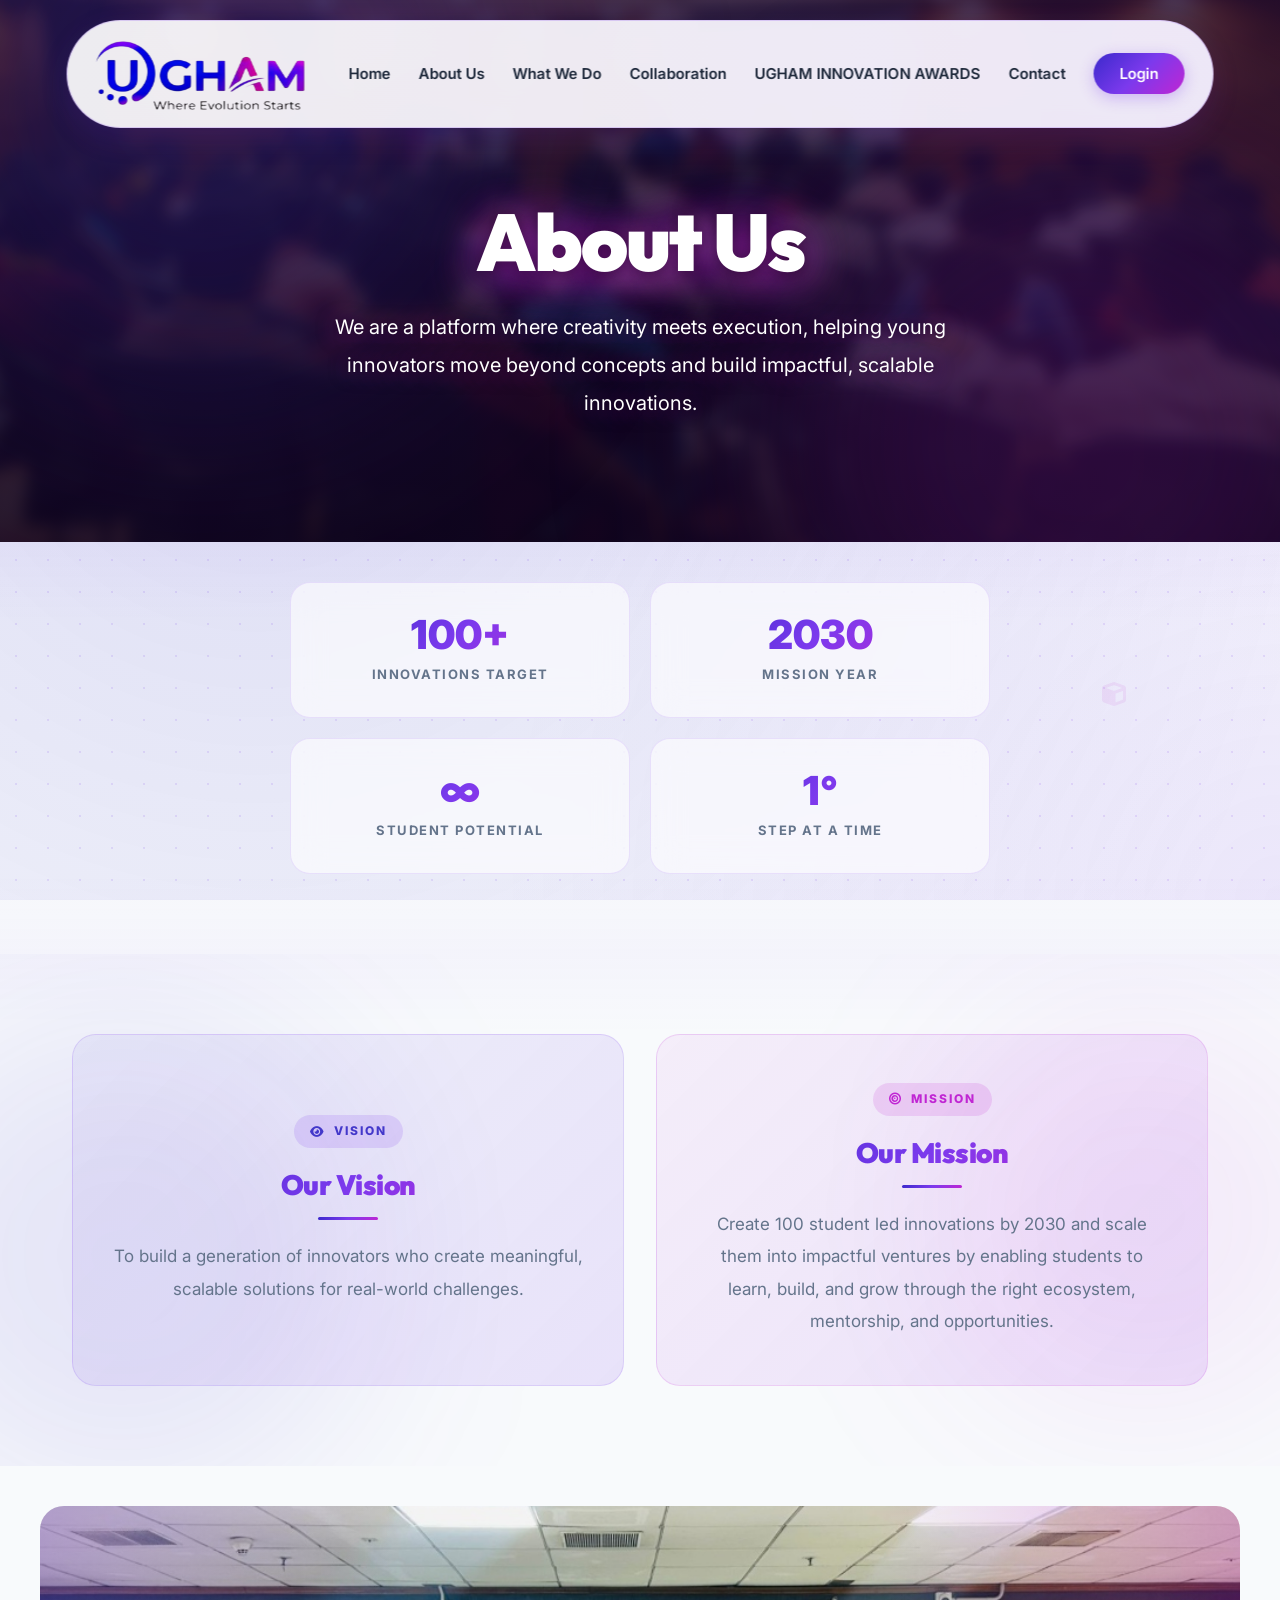
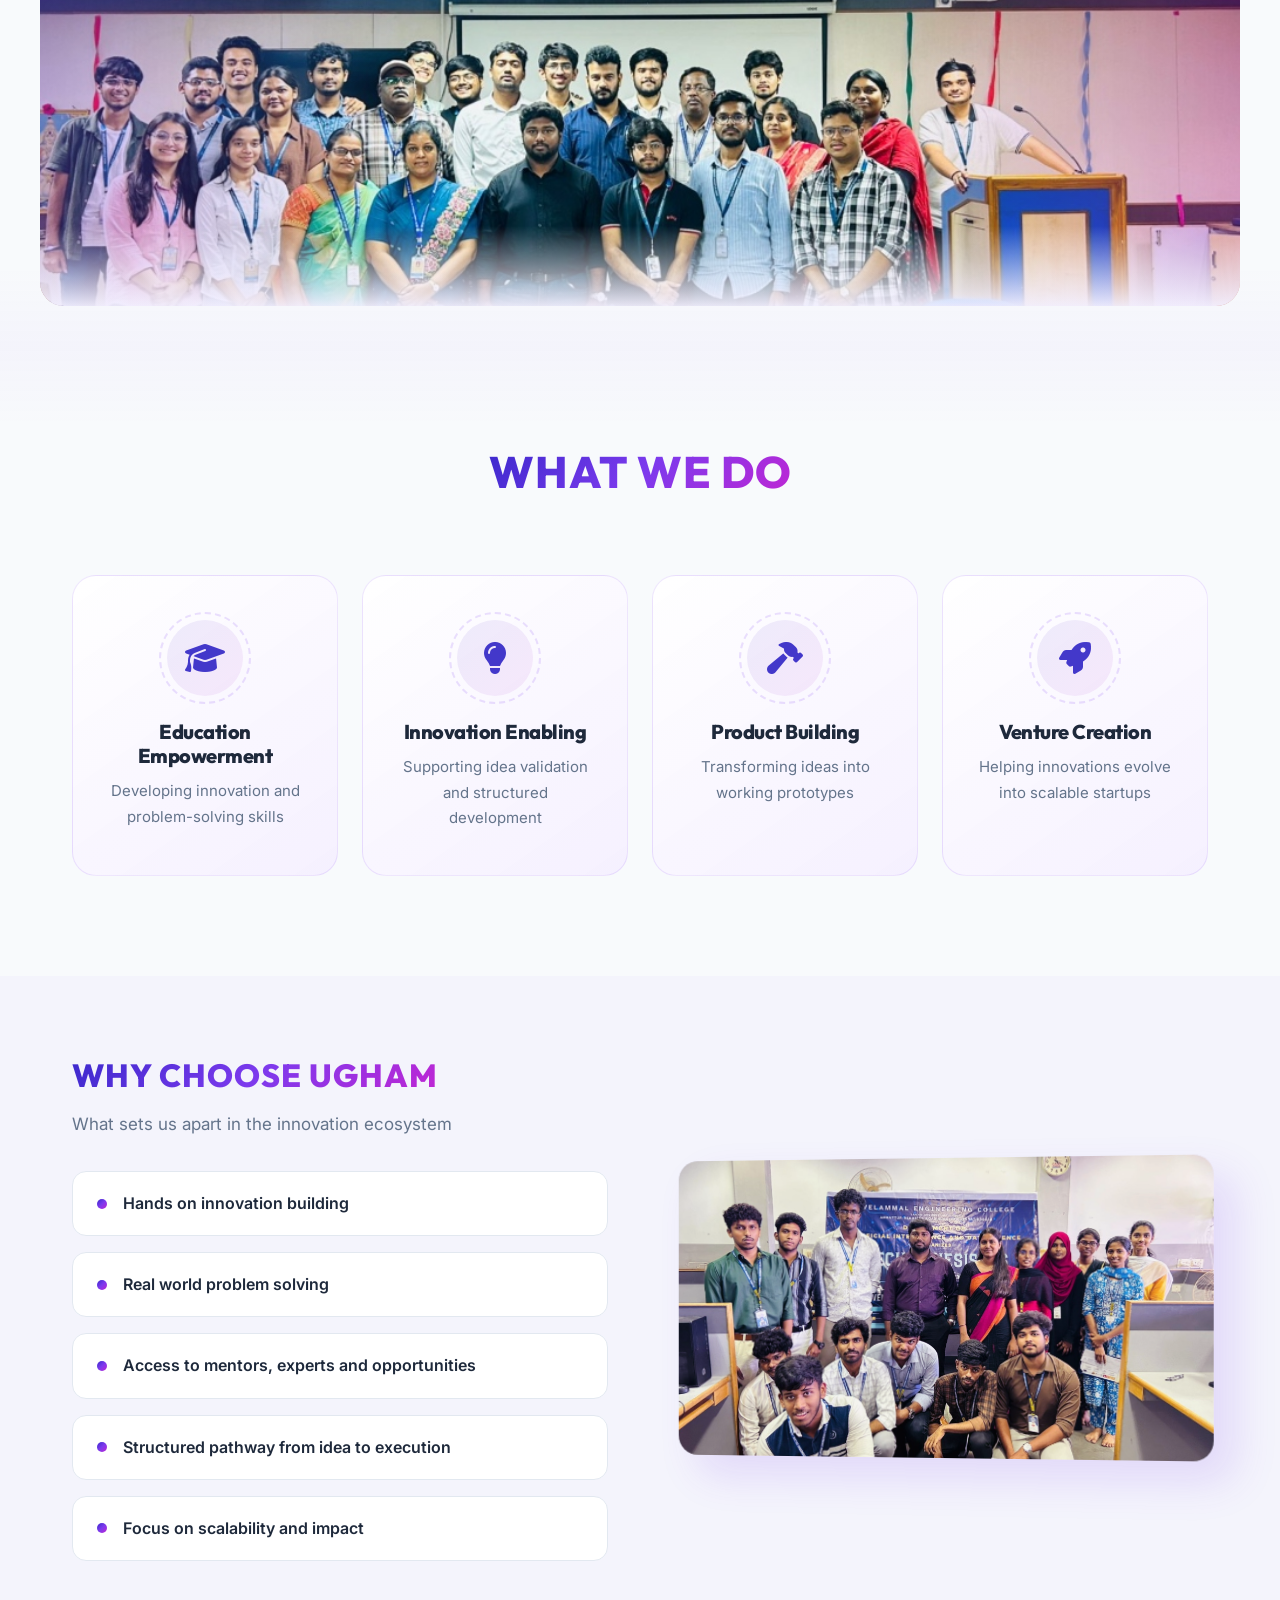
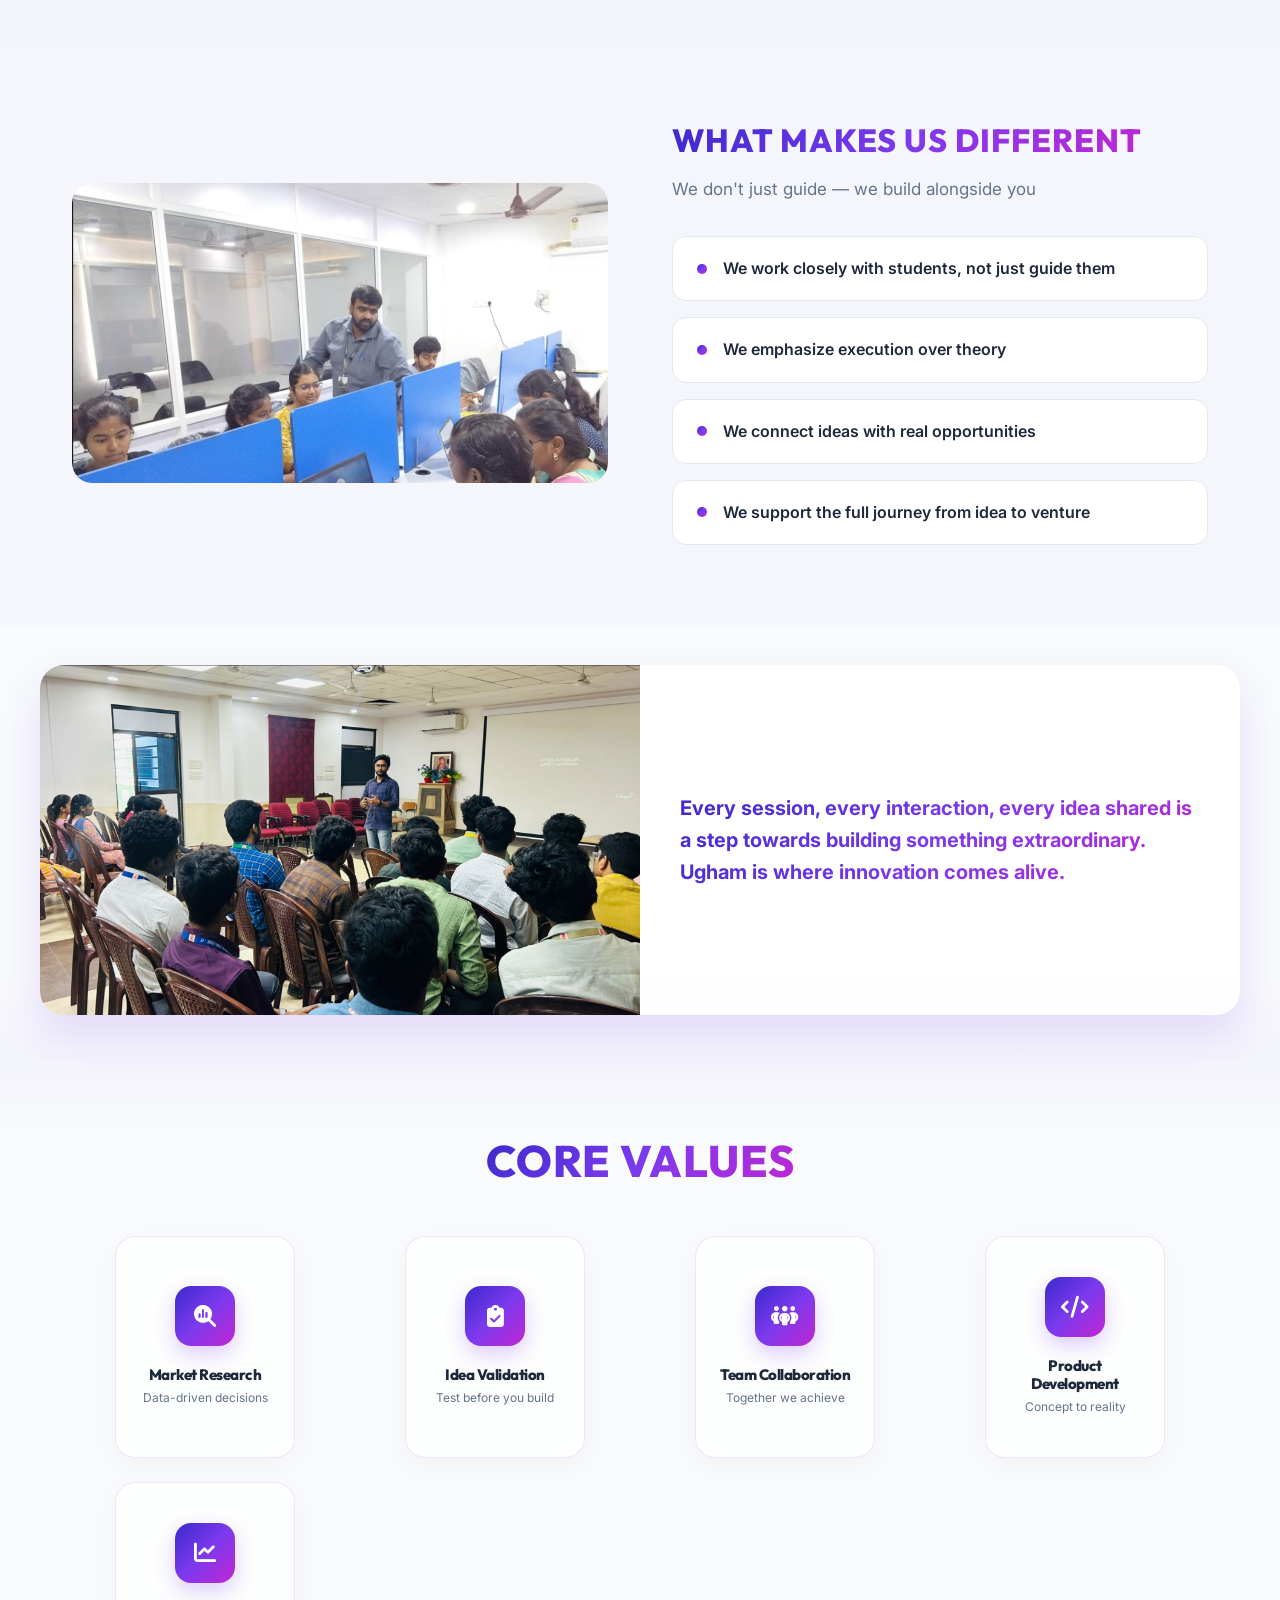
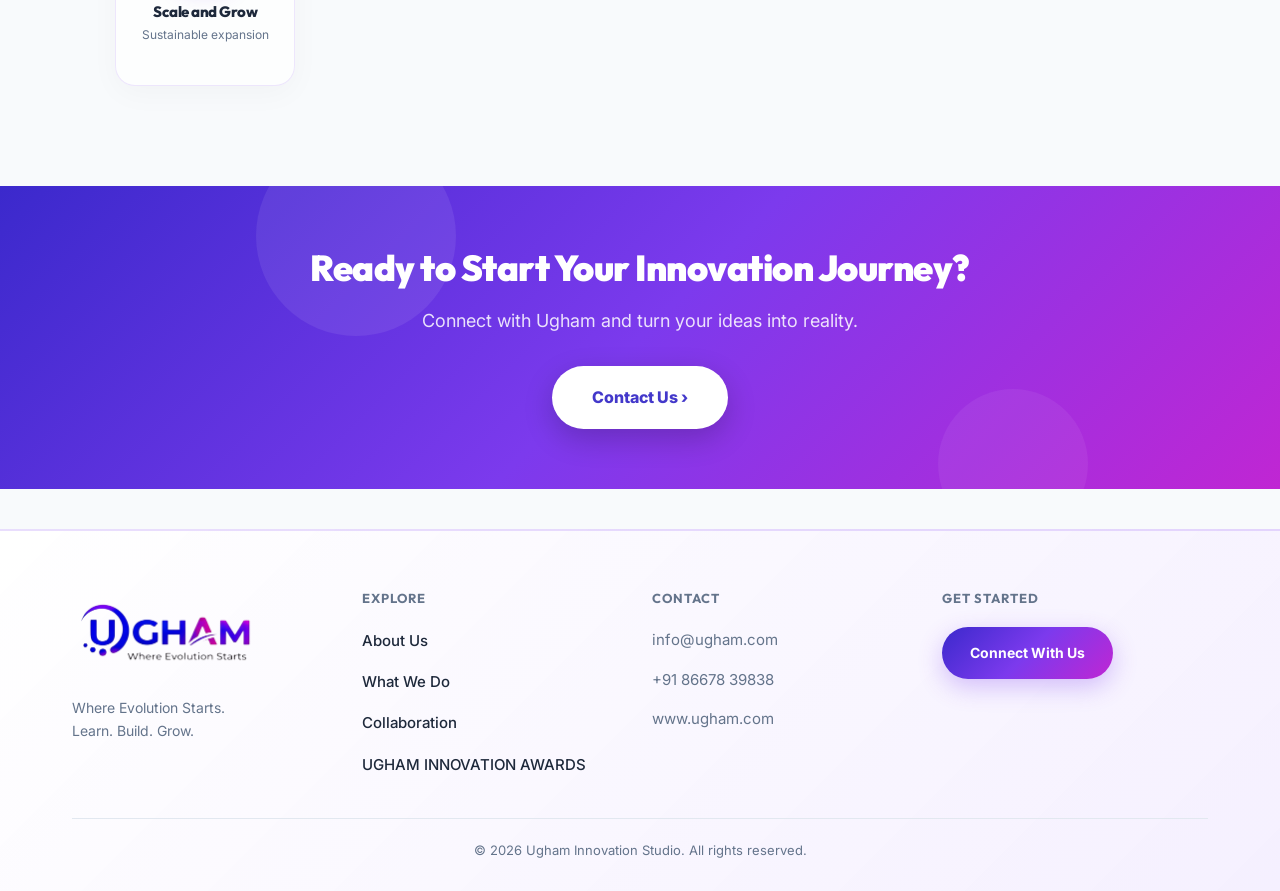
==== commit f3fd451f: "Finalize Ugham Website UI: Awards, Collaborations, animations, and clean up scripts" ====
--- a/about.html
+++ b/about.html
@@ -35,7 +35,7 @@
   <div class="hero-glow glow-1"></div>
   <div class="hero-glow glow-2"></div>
   <div class="container page-hero-content">
-<h1 class="huge-text hero-evolution anim-el scale-up del-1" style="margin-bottom:24px;">Who We Are</h1>
+<h1 class="huge-text hero-evolution anim-el scale-up del-1" style="margin-bottom:24px;">About Us</h1>
     <p class="anim-el slide-up-fade del-2" style="font-size:20px;color:var(--muted);max-width:700px;margin:0 auto;">We are a platform where creativity meets execution, helping young innovators move beyond concepts and build impactful, scalable innovations.</p>
   </div>
 </section>
@@ -175,7 +175,7 @@
   <div class="container" style="position:relative;z-index:1;">
 <h2 class="section-title anim-el bounce-in" style="margin-bottom:48px;">CORE VALUES</h2>
     <div class="hex-grid anim-el blur-in del-1">
-      <div class="hex-card"><div class="hx-icon"><i class="fa-solid fa-star"></i></div><h4>Think Bold</h4><p>Challenge conventions</p></div>
+      
       <div class="hex-card"><div class="hx-icon"><i class="fa-solid fa-magnifying-glass-chart"></i></div><h4>Market Research</h4><p>Data-driven decisions</p></div>
       <div class="hex-card"><div class="hx-icon"><i class="fa-solid fa-clipboard-check"></i></div><h4>Idea Validation</h4><p>Test before you build</p></div>
       <div class="hex-card"><div class="hx-icon"><i class="fa-solid fa-people-group"></i></div><h4>Team Collaboration</h4><p>Together we achieve</p></div>
@@ -185,6 +185,18 @@
   </div>
 </div>
 
+
+<!-- CONTACT CTA STRIP -->
+<div class="cta-contact-strip" style="background:var(--grad);padding:60px 0;text-align:center;position:relative;overflow:hidden;">
+  <div class="cta-glow-orb" style="position:absolute;top:-50px;left:20%;width:200px;height:200px;background:rgba(255,255,255,0.08);border-radius:50%;"></div>
+  <div class="cta-glow-orb" style="position:absolute;bottom:-50px;right:15%;width:150px;height:150px;background:rgba(255,255,255,0.06);border-radius:50%;"></div>
+  <div class="container" style="position:relative;z-index:1;">
+    <h3 style="color:white;font-size:clamp(24px,4vw,36px);font-weight:900;margin-bottom:16px;font-family:'Outfit',sans-serif;">Ready to Start Your Innovation Journey?</h3>
+    <p style="color:rgba(255,255,255,0.85);font-size:18px;margin-bottom:30px;">Connect with Ugham and turn your ideas into reality.</p>
+    <a href="contact.html" class="btn-primary" style="background:white;color:var(--primary);font-weight:800;padding:18px 40px;font-size:16px;box-shadow:0 10px 30px rgba(0,0,0,0.2);">Contact Us &#8250;</a>
+  </div>
+</div>
+
 <footer style="background:var(--bg);padding:60px 0 30px;border-top:1px solid var(--border);margin-top:40px;position:relative;">
   <div class="container" style="position:relative;z-index:1;">
     <div class="grid-4" style="margin-bottom:40px;">
--- a/assets/css/style.css
+++ b/assets/css/style.css
@@ -979,7 +979,7 @@
 }
 
 /* Pricing Cards (Awards Categories) */
-.pricing-grid{display:grid;grid-template-columns:repeat(2,1fr);gap:28px;max-width:700px;margin:0 auto}
+.pricing-grid{display:grid;grid-template-columns:repeat(2,1fr);gap:28px;max-width:900px;margin:0 auto}
 .price-card{border-radius:24px;overflow:hidden;border:1px solid var(--border);background:white;transition:all .4s;position:relative}
 .price-card.featured{border-color:var(--primary);box-shadow:0 12px 40px rgba(124,58,237,.15)}
 .price-card:hover{transform:translateY(-8px);box-shadow:0 20px 50px rgba(124,58,237,.12)}
@@ -1030,7 +1030,7 @@
 @media(max-width:600px){.flow-step{gap:14px}.flow-dot{width:40px;height:40px;font-size:16px}.flow-step::before{left:19px}}
 
 /* Impact Animated Grid */
-.impact-anim-grid{display:grid;grid-template-columns:repeat(2,1fr);gap:20px;max-width:700px;margin:0 auto}
+.impact-anim-grid{display:grid;grid-template-columns:repeat(2,1fr);gap:20px;max-width:900px;margin:0 auto}
 .ia-card{padding:28px 24px;border-radius:20px;background:white;border:1px solid var(--border);transition:all .5s cubic-bezier(.22,1,.36,1);position:relative;overflow:hidden}
 .ia-card::after{content:'';position:absolute;top:0;left:0;right:0;height:3px;background:var(--grad);transform:scaleX(0);transition:transform .4s;transform-origin:left}
 .ia-card:hover::after{transform:scaleX(1)}
@@ -1581,3 +1581,929 @@
   .floating-register-btn { padding: 12px; border-radius: 50px 0 0 50px; }
   .contact-glass { padding: 30px !important; }
 }
+
+/* ═══ PARTNER ECOSYSTEM INFINITE SCROLL ═══ */
+.ecosystem-section {
+    padding: 100px 0 120px;
+    background: var(--bg);
+    position: relative;
+    overflow: hidden;
+}
+.ecosystem-section::before {
+    content: '';
+    position: absolute;
+    top: 50%;
+    left: 50%;
+    transform: translate(-50%, -50%);
+    width: 80vw;
+    height: 80vw;
+    background: radial-gradient(circle, rgba(124,58,237,0.03) 0%, transparent 70%);
+    z-index: 0;
+    pointer-events: none;
+}
+.ecosystem-header {
+    text-align: center;
+    margin-bottom: 60px;
+    position: relative;
+    z-index: 1;
+}
+.ecosystem-track-container {
+    position: relative;
+    z-index: 1;
+    display: flex;
+    flex-direction: column;
+    gap: 40px;
+    /* Fade out the edges of the screen */
+    -webkit-mask-image: linear-gradient(to right, transparent, black 10%, black 90%, transparent);
+    mask-image: linear-gradient(to right, transparent, black 10%, black 90%, transparent);
+}
+.ecosystem-track-wrapper {
+    display: flex;
+    align-items: center;
+    position: relative;
+}
+.ecosystem-track-title {
+    position: absolute;
+    left: 20px;
+    z-index: 2;
+    background: rgba(255,255,255,0.8);
+    backdrop-filter: blur(10px);
+    padding: 8px 16px;
+    border-radius: 100px;
+    font-size: 14px;
+    font-weight: 700;
+    color: var(--primary);
+    border: 1px solid rgba(124,58,237,0.2);
+    box-shadow: 0 4px 15px rgba(0,0,0,0.05);
+}
+.ecosystem-track {
+    display: flex;
+    gap: 30px;
+    width: max-content;
+}
+.ecosystem-track.scroll-left {
+    animation: scroll-left 35s linear infinite;
+}
+.ecosystem-track.scroll-right {
+    animation: scroll-right 35s linear infinite;
+    flex-direction: row-reverse;
+}
+.ecosystem-track-container:hover .ecosystem-track {
+    animation-play-state: paused;
+}
+.partner-ghost {
+    width: 220px;
+    height: 100px;
+    background: linear-gradient(135deg, rgba(255,255,255,0.9), rgba(255,255,255,0.4));
+    backdrop-filter: blur(10px);
+    border: 1px solid rgba(124,58,237,0.1);
+    border-radius: 16px;
+    display: flex;
+    align-items: center;
+    justify-content: center;
+    position: relative;
+    overflow: hidden;
+    transition: all 0.4s cubic-bezier(0.2, 0.8, 0.2, 1);
+    cursor: pointer;
+    box-shadow: 0 10px 30px rgba(0,0,0,0.02);
+}
+.partner-ghost::before {
+    content: '';
+    position: absolute;
+    top: 0; left: -150%; width: 50%; height: 100%;
+    background: linear-gradient(to right, transparent, rgba(255,255,255,0.8), transparent);
+    transform: skewX(-20deg);
+    animation: shimmer 3s infinite;
+}
+.partner-ghost:hover {
+    transform: translateY(-8px) scale(1.05);
+    border-color: rgba(124,58,237,0.4);
+    box-shadow: 0 15px 40px rgba(124,58,237,0.15);
+}
+.partner-ghost i {
+    font-size: 28px;
+    color: rgba(124,58,237,0.2);
+    transition: color 0.4s ease;
+}
+.partner-ghost:hover i {
+    color: var(--primary);
+}
+
+@keyframes scroll-left {
+    0% { transform: translateX(0); }
+    100% { transform: translateX(-50%); }
+}
+@keyframes scroll-right {
+    0% { transform: translateX(0); }
+    100% { transform: translateX(50%); } /* Since it's row-reverse and max-content, we shift it */
+}
+/* Shimmer effect for ghost loading */
+@keyframes shimmer {
+    0% { left: -150%; }
+    100% { left: 250%; }
+}
+@media(max-width:768px){
+    .ecosystem-track-title {
+        position: static;
+        display: inline-block;
+        margin-bottom: 10px;
+        margin-left: 20px;
+    }
+    .ecosystem-track-wrapper {
+        flex-direction: column;
+        align-items: flex-start;
+    }
+}
+
+/* ═══ REFINED PARTNER LAYOUT (FEWER ITEMS) ═══ */
+.partner-title-glow {
+    background: linear-gradient(135deg, var(--primary), var(--secondary), #ff007f);
+    background-size: 200% auto;
+    color: transparent;
+    -webkit-background-clip: text;
+    background-clip: text;
+    -webkit-text-fill-color: transparent;
+    animation: shine-text 3s linear infinite;
+    position: relative;
+    display: inline-block;
+}
+.partner-title-glow::after {
+    content: '';
+    position: absolute;
+    bottom: -10px;
+    left: 50%;
+    transform: translateX(-50%);
+    width: 60px;
+    height: 4px;
+    background: var(--grad);
+    border-radius: 10px;
+    box-shadow: 0 0 15px var(--primary);
+}
+@keyframes shine-text {
+    to { background-position: 200% center; }
+}
+
+.partner-grid-layout {
+    display: flex;
+    flex-direction: column;
+    gap: 60px;
+}
+.partner-category {
+    display: flex;
+    flex-direction: column;
+    align-items: center;
+    gap: 24px;
+}
+.partner-cat-header {
+    background: rgba(124,58,237,0.05);
+    border: 1px solid rgba(124,58,237,0.15);
+    padding: 10px 24px;
+    border-radius: 100px;
+    font-weight: 700;
+    color: var(--primary);
+    font-size: 15px;
+    display: flex;
+    align-items: center;
+    gap: 10px;
+}
+.partner-cards-row {
+    display: flex;
+    flex-wrap: wrap;
+    justify-content: center;
+    gap: 30px;
+    width: 100%;
+}
+/* Keep the ghost card design identical */
+.partner-ghost {
+    width: 220px;
+    height: 110px;
+    background: linear-gradient(135deg, rgba(255,255,255,0.9), rgba(255,255,255,0.4));
+    backdrop-filter: blur(10px);
+    border: 1px solid rgba(124,58,237,0.1);
+    border-radius: 20px;
+    display: flex;
+    align-items: center;
+    justify-content: center;
+    position: relative;
+    overflow: hidden;
+    transition: all 0.4s cubic-bezier(0.2, 0.8, 0.2, 1);
+    cursor: pointer;
+    box-shadow: 0 10px 30px rgba(0,0,0,0.02);
+    /* Float animation so it's not totally static */
+    animation: subtle-float 6s ease-in-out infinite;
+}
+.partner-cards-row .partner-ghost:nth-child(even) {
+    animation-delay: 3s; /* Stagger float */
+}
+@keyframes subtle-float {
+    0%, 100% { transform: translateY(0); }
+    50% { transform: translateY(-10px); }
+}
+.partner-ghost::before {
+    content: '';
+    position: absolute;
+    top: 0; left: -150%; width: 50%; height: 100%;
+    background: linear-gradient(to right, transparent, rgba(255,255,255,0.8), transparent);
+    transform: skewX(-20deg);
+    animation: shimmer 3s infinite;
+}
+.partner-ghost:hover {
+    transform: translateY(-8px) scale(1.05) !important;
+    border-color: rgba(124,58,237,0.4);
+    box-shadow: 0 15px 40px rgba(124,58,237,0.15);
+    animation-play-state: paused;
+}
+.partner-ghost i {
+    font-size: 32px;
+    color: rgba(124,58,237,0.2);
+    transition: color 0.4s ease;
+}
+.partner-ghost:hover i {
+    color: var(--primary);
+}
+@media(max-width:768px){
+    .partner-ghost {
+        width: calc(50% - 15px);
+        height: 90px;
+    }
+}
+
+/* ═══ DRIFTING ANIMATION FOR EXACTLY 3 ITEMS ═══ */
+.ecosystem-track-wrapper {
+    display: flex;
+    align-items: center;
+    justify-content: center;
+    position: relative;
+    width: 100%;
+}
+.ecosystem-track-3 {
+    display: flex;
+    gap: 40px;
+    width: max-content;
+    padding: 20px 0;
+}
+.ecosystem-track-3.pan-left {
+    animation: pan-left-right 12s ease-in-out infinite alternate;
+}
+.ecosystem-track-3.pan-right {
+    animation: pan-left-right 12s ease-in-out infinite alternate-reverse;
+}
+.ecosystem-track-container:hover .ecosystem-track-3 {
+    animation-play-state: paused;
+}
+@keyframes pan-left-right {
+    0% { transform: translateX(-80px); }
+    100% { transform: translateX(80px); }
+}
+@media(max-width:768px){
+    .ecosystem-track-3 {
+        gap: 20px;
+    }
+    @keyframes pan-left-right {
+        0% { transform: translateX(-40px); }
+        100% { transform: translateX(40px); }
+    }
+}
+
+/* ═══ LATEST FIXES: HERO READABILITY & PARTNER TITLES ON TOP ═══ */
+
+/* 1. Hero Text Readability (Massive Contrast Boost) */
+.page-hero h1, .hero-section h1, .page-hero .huge-text, .hero-section .huge-text {
+    color: #ffffff !important;
+    text-shadow: 0 4px 30px rgba(0,0,0,0.9), 0 0 15px rgba(0,0,0,0.8), 0 0 5px rgba(0,0,0,0.5) !important;
+    font-weight: 900 !important;
+}
+.page-hero p:not(.anim-el.slide-up-fade), .hero-section p:not(.anim-el.slide-up-fade) {
+    color: #ffffff !important;
+    text-shadow: 0 4px 20px rgba(0,0,0,0.9), 0 0 10px rgba(0,0,0,0.8) !important;
+    font-weight: 600 !important;
+}
+.page-hero::after, .hero-section::after {
+    /* Darken the overlay dramatically to make text pop while keeping the purple vibe */
+    background: linear-gradient(to bottom, rgba(50,15,100,0.4), rgba(20,5,40,0.7)) !important;
+}
+.page-hero::before, .hero-section::before {
+    filter: blur(8px) brightness(0.35) saturate(1.2) !important;
+}
+
+/* 2. Partner Titles On Top of Floating Boxes */
+.ecosystem-track-wrapper {
+    display: flex !important;
+    flex-direction: column !important; /* Forces title to stack ON TOP of the track */
+    align-items: center !important;
+    justify-content: center !important;
+    gap: 30px !important;
+    margin-bottom: 50px !important;
+    width: 100% !important;
+    position: relative !important;
+}
+.ecosystem-track-title {
+    position: static !important; /* Removes the absolute positioning from previous iterations */
+    margin: 0 !important;
+    font-size: 18px !important;
+    padding: 12px 24px !important;
+    background: rgba(124,58,237,0.08) !important;
+    border: 1px solid rgba(124,58,237,0.2) !important;
+    box-shadow: 0 4px 15px rgba(124,58,237,0.05) !important;
+}
+
+/* ═══ HERO TITLE VISIBILITY FIX ═══ */
+.page-hero .hero-evolution, .hero-section .hero-evolution {
+    background: none !important;
+    -webkit-background-clip: unset !important;
+    background-clip: unset !important;
+    -webkit-text-fill-color: #ffffff !important;
+    color: #ffffff !important;
+    text-shadow: 0 4px 40px rgba(192,38,211,0.6), 0 2px 15px rgba(0,0,0,0.8) !important;
+    filter: drop-shadow(0px 5px 25px rgba(192,38,211,0.4)) !important;
+}
+.page-hero .huge-text, .hero-section .huge-text {
+    -webkit-text-fill-color: #ffffff !important;
+    background: none !important;
+    -webkit-background-clip: unset !important;
+    background-clip: unset !important;
+}
+/* Make the subtitle gradient text also bright */
+.page-hero p[style*="grad-text"], .hero-section p[style*="grad-text"] {
+    background: linear-gradient(90deg, #a78bfa, #e879f9, #c084fc) !important;
+    -webkit-background-clip: text !important;
+    background-clip: text !important;
+    -webkit-text-fill-color: transparent !important;
+    filter: drop-shadow(0px 0px 10px rgba(192,38,211,0.5)) !important;
+}
+
+/* ═══ HERO SUBTITLE GLOW + HOME CENTER ALIGN ═══ */
+
+/* All paragraph/subtitle text inside hero sections - bright white with purple glow */
+.page-hero p, .hero-section p,
+.page-hero .page-hero-content p,
+.hero-section .page-hero-content p {
+    color: #ffffff !important;
+    -webkit-text-fill-color: #ffffff !important;
+    background: none !important;
+    -webkit-background-clip: unset !important;
+    background-clip: unset !important;
+    text-shadow: 0 2px 20px rgba(192,38,211,0.5), 0 0 10px rgba(0,0,0,0.6) !important;
+    text-align: center !important;
+}
+
+/* Home page Learn Build Grow - center aligned under title */
+.page-hero-content, .hero-section .container {
+    text-align: center !important;
+    display: flex !important;
+    flex-direction: column !important;
+    align-items: center !important;
+}
+
+/* Buttons row inside hero - also centered */
+.page-hero .hero-buttons, .hero-section .hero-buttons {
+    justify-content: center !important;
+}
+
+/* ═══ SIDE ANIMATIONS (OUR IMPACT, GET STARTED, SERVICES) ═══ */
+
+/* Floating Ugham Logo Animation - Our Impact */
+.section-side-anim {
+    position: absolute;
+    z-index: 0;
+    pointer-events: none;
+}
+.section-side-anim img {
+    opacity: 0.04;
+    animation: logo-orbit 20s linear infinite;
+}
+.section-side-anim.left-anim {
+    left: -40px;
+    top: 20%;
+}
+.section-side-anim.right-anim {
+    right: -40px;
+    bottom: 20%;
+}
+@keyframes logo-orbit {
+    0% { transform: translateY(0) rotate(0deg) scale(1); }
+    25% { transform: translateY(-30px) rotate(90deg) scale(1.05); }
+    50% { transform: translateY(0) rotate(180deg) scale(1); }
+    75% { transform: translateY(30px) rotate(270deg) scale(0.95); }
+    100% { transform: translateY(0) rotate(360deg) scale(1); }
+}
+
+/* Pulsing Ring Animation - Get Started */
+.side-pulse-ring {
+    position: absolute;
+    border: 2px solid rgba(124,58,237,0.08);
+    border-radius: 50%;
+    animation: pulse-ring 4s ease-out infinite;
+    pointer-events: none;
+    z-index: 0;
+}
+.side-pulse-ring.ring-1 { width: 200px; height: 200px; left: -80px; top: 30%; }
+.side-pulse-ring.ring-2 { width: 160px; height: 160px; right: -60px; top: 50%; animation-delay: 1.5s; }
+.side-pulse-ring.ring-3 { width: 120px; height: 120px; left: 5%; bottom: 10%; animation-delay: 3s; }
+@keyframes pulse-ring {
+    0% { transform: scale(0.8); opacity: 0; }
+    40% { opacity: 1; }
+    100% { transform: scale(2.5); opacity: 0; }
+}
+
+/* DNA Helix Animation - Services (What We Do) */
+.side-dna-strand {
+    position: absolute;
+    z-index: 0;
+    pointer-events: none;
+    display: flex;
+    flex-direction: column;
+    gap: 20px;
+}
+.side-dna-strand.dna-left { left: -30px; top: 10%; }
+.side-dna-strand.dna-right { right: -30px; top: 25%; }
+.dna-dot {
+    width: 12px;
+    height: 12px;
+    border-radius: 50%;
+    background: rgba(124,58,237,0.06);
+    animation: dna-wave 3s ease-in-out infinite;
+}
+.dna-dot:nth-child(2) { animation-delay: 0.3s; }
+.dna-dot:nth-child(3) { animation-delay: 0.6s; }
+.dna-dot:nth-child(4) { animation-delay: 0.9s; }
+.dna-dot:nth-child(5) { animation-delay: 1.2s; }
+.dna-dot:nth-child(6) { animation-delay: 1.5s; }
+.dna-dot:nth-child(7) { animation-delay: 1.8s; }
+.dna-dot:nth-child(8) { animation-delay: 2.1s; }
+@keyframes dna-wave {
+    0%, 100% { transform: translateX(0); background: rgba(124,58,237,0.06); }
+    50% { transform: translateX(40px); background: rgba(192,38,211,0.12); }
+}
+.side-dna-strand.dna-right .dna-dot {
+    animation-name: dna-wave-rev;
+}
+@keyframes dna-wave-rev {
+    0%, 100% { transform: translateX(0); background: rgba(192,38,211,0.06); }
+    50% { transform: translateX(-40px); background: rgba(124,58,237,0.12); }
+}
+
+/* Hex Card Polish (About page Core Values) */
+.hex-grid {
+    display: grid !important;
+    grid-template-columns: repeat(auto-fit, minmax(220px, 1fr)) !important;
+    gap: 24px !important;
+    justify-items: center !important;
+}
+.hex-card {
+    border: 1px solid rgba(124,58,237,0.12) !important;
+    border-radius: 20px !important;
+    padding: 40px 24px !important;
+    background: rgba(255,255,255,0.7) !important;
+    backdrop-filter: blur(10px) !important;
+    transition: all 0.4s cubic-bezier(0.2, 0.8, 0.2, 1) !important;
+    box-shadow: 0 8px 30px rgba(0,0,0,0.03) !important;
+    position: relative !important;
+    overflow: hidden !important;
+}
+.hex-card::before {
+    content: '';
+    position: absolute;
+    top: 0; left: -150%; width: 50%; height: 100%;
+    background: linear-gradient(to right, transparent, rgba(124,58,237,0.05), transparent);
+    transform: skewX(-20deg);
+    animation: shimmer 4s infinite;
+}
+.hex-card:hover {
+    transform: translateY(-8px) !important;
+    border-color: rgba(124,58,237,0.3) !important;
+    box-shadow: 0 20px 50px rgba(124,58,237,0.12) !important;
+}
+.hx-icon {
+    width: 60px !important;
+    height: 60px !important;
+    border-radius: 16px !important;
+    background: var(--grad) !important;
+    display: flex !important;
+    align-items: center !important;
+    justify-content: center !important;
+    margin: 0 auto 20px !important;
+    box-shadow: 0 8px 20px rgba(124,58,237,0.25) !important;
+}
+.hx-icon i {
+    color: white !important;
+    font-size: 22px !important;
+}
+
+@media(max-width:768px){
+    .section-side-anim, .side-pulse-ring, .side-dna-strand { display: none; }
+}
+
+/* ═══ SIDE-BY-SIDE UI/UX ELEMENTS ═══ */
+
+/* 1. Impact Dashboard (Index) */
+.impact-dashboard-ui {
+    background: rgba(255,255,255,0.02);
+    border: 1px solid rgba(124,58,237,0.15);
+    border-radius: 24px;
+    padding: 40px;
+    position: relative;
+    box-shadow: 0 20px 50px rgba(0,0,0,0.2);
+    backdrop-filter: blur(10px);
+    overflow: hidden;
+}
+.impact-dashboard-ui::before {
+    content: ''; position: absolute; top: -50px; right: -50px; width: 150px; height: 150px;
+    background: var(--primary); filter: blur(60px); opacity: 0.3; border-radius: 50%;
+}
+.stat-widget {
+    background: linear-gradient(135deg, rgba(124,58,237,0.1), rgba(192,38,211,0.05));
+    border: 1px solid rgba(124,58,237,0.2);
+    border-radius: 16px;
+    padding: 24px;
+    display: flex;
+    align-items: center;
+    gap: 20px;
+    margin-bottom: 20px;
+    transform: translateX(50px);
+    opacity: 0;
+    animation: slide-in-stat 0.8s forwards ease-out;
+}
+.stat-widget:nth-child(2) { animation-delay: 0.2s; }
+.stat-widget:nth-child(3) { animation-delay: 0.4s; margin-bottom: 0; }
+@keyframes slide-in-stat {
+    to { transform: translateX(0); opacity: 1; }
+}
+.stat-icon {
+    width: 60px; height: 60px; border-radius: 50%; background: var(--grad);
+    display: flex; align-items: center; justify-content: center; font-size: 24px; color: white;
+    box-shadow: 0 10px 20px rgba(192,38,211,0.3);
+}
+.stat-info h3 { font-size: 32px; font-weight: 900; color: white; margin-bottom: 4px; }
+.stat-info p { color: var(--muted); font-size: 14px; text-transform: uppercase; letter-spacing: 1px; margin: 0; }
+
+/* 2. Launchpad Orbit UI (Get Started) */
+.launchpad-ui {
+    position: relative;
+    height: 400px;
+    display: flex;
+    align-items: center;
+    justify-content: center;
+}
+.launch-core {
+    width: 100px; height: 100px; border-radius: 50%; background: var(--grad);
+    display: flex; align-items: center; justify-content: center; font-size: 36px; color: white;
+    z-index: 5; box-shadow: 0 0 40px rgba(192,38,211,0.6);
+    animation: core-pulse 2s infinite alternate;
+}
+@keyframes core-pulse {
+    0% { transform: scale(1); box-shadow: 0 0 20px rgba(192,38,211,0.4); }
+    100% { transform: scale(1.1); box-shadow: 0 0 60px rgba(192,38,211,0.8); }
+}
+.orbit-ring {
+    position: absolute; border-radius: 50%;
+    border: 1px dashed rgba(124,58,237,0.4);
+    animation: spin-ring linear infinite;
+}
+.orbit-ring.r1 { width: 220px; height: 220px; animation-duration: 15s; }
+.orbit-ring.r2 { width: 340px; height: 340px; animation-duration: 25s; animation-direction: reverse; border-style: solid; border-color: rgba(192,38,211,0.1); }
+.orbit-node {
+    position: absolute; width: 40px; height: 40px; border-radius: 50%;
+    background: #1e1e1e; border: 2px solid var(--primary);
+    display: flex; align-items: center; justify-content: center; color: white; font-size: 14px;
+}
+.orbit-ring.r1 .orbit-node { top: -20px; left: 50%; transform: translateX(-50%); }
+.orbit-ring.r2 .orbit-node { bottom: 20%; right: -15px; border-color: var(--secondary); }
+@keyframes spin-ring { 100% { transform: rotate(360deg); } }
+
+/* 3. Floating Tech Stack (Services) */
+.services-ui-stack {
+    position: relative;
+    height: 450px;
+}
+.tech-card {
+    position: absolute;
+    background: rgba(255,255,255,0.05);
+    backdrop-filter: blur(12px);
+    border: 1px solid rgba(124,58,237,0.3);
+    border-radius: 16px;
+    padding: 20px;
+    display: flex;
+    align-items: center;
+    gap: 15px;
+    color: white;
+    font-weight: 600;
+    box-shadow: 0 15px 35px rgba(0,0,0,0.2);
+    animation: float-card 6s ease-in-out infinite;
+    cursor: pointer;
+    transition: all 0.3s;
+}
+.tech-card:hover { background: rgba(124,58,237,0.2); transform: scale(1.05) !important; z-index: 10; }
+.tech-card i { font-size: 24px; color: var(--secondary); }
+.tc-1 { top: 10%; left: 10%; animation-delay: 0s; }
+.tc-2 { top: 40%; right: 5%; animation-delay: 1.5s; }
+.tc-3 { bottom: 20%; left: 15%; animation-delay: 3s; }
+@keyframes float-card {
+    0%, 100% { transform: translateY(0px); }
+    50% { transform: translateY(-20px); }
+}
+
+@media(max-width: 768px) {
+    .launchpad-ui, .services-ui-stack { height: 300px; margin-top: 40px; }
+    .impact-dashboard-ui { margin-top: 40px; padding: 20px; }
+}
+
+/* ═══ UPDATED UI/UX ELEMENTS ═══ */
+
+/* 1. Services Tech Stack - Entire container floats & darker cards */
+.services-ui-stack {
+    position: relative;
+    height: 450px;
+    animation: float-container 8s ease-in-out infinite; /* Whole thing floats */
+}
+@keyframes float-container {
+    0%, 100% { transform: translateY(0); }
+    50% { transform: translateY(-30px); }
+}
+.tech-card {
+    position: absolute;
+    /* Match contact page / dark theme solid colors */
+    background: #11051F !important;
+    border: 1px solid rgba(124,58,237,0.4) !important;
+    border-radius: 16px;
+    padding: 24px 30px;
+    display: flex;
+    align-items: center;
+    gap: 15px;
+    color: white;
+    font-weight: 700;
+    box-shadow: 0 20px 40px rgba(0,0,0,0.4), inset 0 0 20px rgba(124,58,237,0.1);
+    cursor: pointer;
+    transition: all 0.4s cubic-bezier(0.2, 0.8, 0.2, 1);
+}
+.tech-card i { font-size: 24px; color: var(--primary); }
+
+/* 2. Professional Matrix UI for "Get Started" */
+.matrix-ui {
+    display: grid;
+    grid-template-columns: repeat(3, 1fr);
+    gap: 15px;
+    padding: 30px;
+    background: rgba(255,255,255,0.02);
+    border: 1px solid rgba(124,58,237,0.1);
+    border-radius: 24px;
+    box-shadow: 0 20px 50px rgba(0,0,0,0.2);
+    position: relative;
+    overflow: hidden;
+}
+.matrix-ui::after {
+    content: ''; position: absolute; top: 0; left: 0; right: 0; bottom: 0;
+    background: radial-gradient(circle at center, rgba(124,58,237,0.1), transparent 70%);
+    pointer-events: none;
+}
+.matrix-node {
+    aspect-ratio: 1;
+    background: #11051F;
+    border: 1px solid rgba(124,58,237,0.2);
+    border-radius: 12px;
+    display: flex; align-items: center; justify-content: center;
+    font-size: 24px; color: rgba(255,255,255,0.3);
+    position: relative;
+    overflow: hidden;
+    transition: all 0.3s;
+}
+.matrix-node::before {
+    content: ''; position: absolute; bottom: 0; left: 0; width: 100%; height: 2px;
+    background: var(--primary); transform: scaleX(0); transition: 0.3s;
+}
+.matrix-node:hover, .matrix-node.active {
+    border-color: rgba(124,58,237,0.8);
+    color: white;
+    box-shadow: 0 0 30px rgba(124,58,237,0.3);
+    transform: translateY(-5px);
+}
+.matrix-node:hover::before, .matrix-node.active::before { transform: scaleX(1); }
+
+/* Matrix Animation Sequence */
+@keyframes matrix-pulse {
+    0%, 100% { border-color: rgba(124,58,237,0.2); color: rgba(255,255,255,0.3); box-shadow: none; }
+    10% { border-color: rgba(124,58,237,0.8); color: white; box-shadow: 0 0 20px rgba(124,58,237,0.4); }
+}
+.mn-1 { animation: matrix-pulse 4s infinite 0s; }
+.mn-2 { animation: matrix-pulse 4s infinite 0.5s; }
+.mn-3 { animation: matrix-pulse 4s infinite 1.0s; }
+.mn-4 { animation: matrix-pulse 4s infinite 1.5s; }
+.mn-5 { animation: matrix-pulse 4s infinite 2.0s; }
+.mn-6 { animation: matrix-pulse 4s infinite 2.5s; }
+
+/* ═══ NEW CREATIVE VISUAL UI ═══ */
+
+/* Revert Tech Cards to Glass Theme */
+.tech-card {
+    background: rgba(255,255,255,0.05) !important;
+    backdrop-filter: blur(12px) !important;
+    border: 1px solid rgba(124,58,237,0.3) !important;
+}
+
+/* Our Impact - Orbital Network UI */
+.impact-orbit-ui {
+    position: relative;
+    height: 400px;
+    display: flex;
+    align-items: center;
+    justify-content: center;
+}
+.impact-core {
+    width: 120px; height: 120px;
+    background: radial-gradient(circle, rgba(192,38,211,0.2), transparent);
+    border: 1px solid rgba(192,38,211,0.4);
+    border-radius: 50%;
+    display: flex; align-items: center; justify-content: center;
+    box-shadow: 0 0 50px rgba(192,38,211,0.4);
+    animation: core-breathe 3s ease-in-out infinite alternate;
+    z-index: 5;
+}
+.impact-core img { width: 80px; }
+@keyframes core-breathe {
+    100% { transform: scale(1.1); box-shadow: 0 0 80px rgba(192,38,211,0.6); }
+}
+.satellite-path {
+    position: absolute;
+    border: 1px dashed rgba(124,58,237,0.3);
+    border-radius: 50%;
+    animation: spin-path linear infinite;
+}
+.sp-1 { width: 250px; height: 250px; animation-duration: 12s; }
+.sp-2 { width: 350px; height: 350px; animation-duration: 18s; animation-direction: reverse; border-color: rgba(192,38,211,0.2); }
+.satellite {
+    position: absolute;
+    width: 24px; height: 24px; border-radius: 50%;
+    background: var(--grad);
+    box-shadow: 0 0 20px rgba(124,58,237,0.8);
+    display: flex; align-items: center; justify-content: center;
+    font-size: 10px; color: white;
+}
+.sp-1 .satellite { top: -12px; left: 50%; transform: translateX(-50%); }
+.sp-2 .satellite { bottom: 20%; right: -10px; background: #c026d3; }
+@keyframes spin-path { 100% { transform: rotate(360deg); } }
+
+
+/* Get Started - Floating Hex Grid UI */
+.hex-visual-ui {
+    position: relative;
+    height: 400px;
+    display: flex;
+    align-items: center;
+    justify-content: center;
+    animation: float-container 6s ease-in-out infinite;
+}
+.hex-cluster {
+    position: relative;
+    width: 300px; height: 300px;
+}
+.visual-hex {
+    position: absolute;
+    width: 80px; height: 92px;
+    background: rgba(255,255,255,0.03);
+    backdrop-filter: blur(8px);
+    border: 1px solid rgba(124,58,237,0.4);
+    clip-path: polygon(50% 0%, 100% 25%, 100% 75%, 50% 100%, 0% 75%, 0% 25%);
+    display: flex; align-items: center; justify-content: center;
+    font-size: 24px; color: var(--primary);
+    transition: all 0.3s;
+    animation: hex-glow 4s infinite alternate;
+}
+.visual-hex:hover { background: rgba(124,58,237,0.2); transform: scale(1.1); color: white; z-index: 10; }
+@keyframes hex-glow { 100% { box-shadow: 0 0 30px rgba(124,58,237,0.5); border-color: rgba(192,38,211,0.6); } }
+
+.vh-1 { top: 50%; left: 50%; transform: translate(-50%, -50%); animation-delay: 0s; background: rgba(124,58,237,0.15); color: white;}
+.vh-2 { top: 15%; left: 50%; transform: translateX(-50%); animation-delay: 0.5s; }
+.vh-3 { bottom: 15%; left: 50%; transform: translateX(-50%); animation-delay: 1.0s; }
+.vh-4 { top: 32%; left: 15%; animation-delay: 1.5s; }
+.vh-5 { top: 32%; right: 15%; animation-delay: 2.0s; }
+.vh-6 { bottom: 32%; left: 15%; animation-delay: 2.5s; }
+.vh-7 { bottom: 32%; right: 15%; animation-delay: 3.0s; }
+
+/* ═══ TECH CARD FIX ═══ */
+.tech-card {
+    background: var(--grad) !important;
+    border: none !important;
+    border-radius: 50px !important;
+    color: white !important;
+    padding: 16px 32px !important;
+    box-shadow: 0 15px 35px rgba(124,58,237,0.4) !important;
+}
+.tech-card i { color: white !important; }
+
+/* ═══ TALL SIDE UI ANIMATIONS ═══ */
+
+/* 1. Impact Monolith UI */
+.impact-monolith-ui {
+    position: relative;
+    height: 100%;
+    min-height: 500px;
+    display: flex;
+    align-items: center;
+    justify-content: center;
+    gap: 20px;
+}
+.monolith {
+    width: 80px;
+    height: 300px;
+    background: rgba(255,255,255,0.03);
+    backdrop-filter: blur(10px);
+    border: 1px solid rgba(124,58,237,0.3);
+    border-radius: 40px;
+    position: relative;
+    overflow: hidden;
+    box-shadow: 0 20px 40px rgba(0,0,0,0.2);
+    animation: float-monolith 8s ease-in-out infinite alternate;
+}
+.monolith.m-1 { height: 250px; animation-delay: 0s; }
+.monolith.m-2 { height: 400px; animation-delay: -2s; background: rgba(124,58,237,0.1); border-color: rgba(192,38,211,0.5); }
+.monolith.m-3 { height: 300px; animation-delay: -4s; }
+
+.light-streak {
+    position: absolute;
+    width: 100%;
+    height: 100px;
+    background: linear-gradient(to bottom, transparent, var(--primary), transparent);
+    opacity: 0.6;
+    filter: blur(10px);
+    animation: streak-run 4s linear infinite;
+}
+.m-2 .light-streak { background: linear-gradient(to bottom, transparent, #c026d3, transparent); animation-duration: 3s; animation-direction: reverse; }
+.m-3 .light-streak { animation-duration: 5s; animation-delay: 1s; }
+
+@keyframes float-monolith {
+    0% { transform: translateY(-30px); }
+    100% { transform: translateY(30px); }
+}
+@keyframes streak-run {
+    0% { top: -150px; }
+    100% { top: 150%; }
+}
+
+/* 2. Quantum Energy UI (Get Started) */
+.gs-quantum-ui {
+    position: relative;
+    height: 100%;
+    min-height: 550px;
+    display: flex;
+    flex-direction: column;
+    align-items: center;
+    justify-content: space-between;
+    padding: 40px 0;
+}
+.energy-beam {
+    position: absolute;
+    top: 0; bottom: 0; left: 50%;
+    width: 4px;
+    transform: translateX(-50%);
+    background: linear-gradient(to bottom, transparent, rgba(124,58,237,0.8), rgba(192,38,211,0.8), transparent);
+    box-shadow: 0 0 30px rgba(192,38,211,0.6);
+}
+.energy-particle {
+    position: absolute;
+    left: 50%;
+    width: 12px; height: 12px; border-radius: 50%;
+    background: white;
+    transform: translateX(-50%);
+    box-shadow: 0 0 20px white, 0 0 40px var(--secondary);
+    animation: particle-rise 3s ease-in infinite;
+}
+.ep-2 { animation-delay: 1.5s; width: 8px; height: 8px; }
+
+@keyframes particle-rise {
+    0% { bottom: 0; opacity: 0; }
+    20% { opacity: 1; }
+    80% { opacity: 1; }
+    100% { bottom: 100%; opacity: 0; }
+}
+
+.q-node {
+    width: 64px; height: 64px;
+    border-radius: 50%;
+    background: #11051F;
+    border: 2px solid var(--primary);
+    display: flex; align-items: center; justify-content: center;
+    font-size: 24px; color: white;
+    position: relative;
+    z-index: 2;
+    box-shadow: 0 0 25px rgba(124,58,237,0.4);
+    animation: node-pulse 2s infinite alternate;
+}
+.qn-2 { border-color: var(--secondary); animation-delay: -0.5s; }
+.qn-3 { border-color: var(--primary); animation-delay: -1s; }
+.qn-4 { border-color: var(--secondary); animation-delay: -1.5s; }
+
+@keyframes node-pulse {
+    100% { transform: scale(1.15); box-shadow: 0 0 40px rgba(192,38,211,0.8); }
+}
+
+@media(max-width: 768px) {
+    .impact-monolith-ui, .gs-quantum-ui { min-height: 300px; height: 300px; margin: 40px 0; }
+}
+
+@keyframes floatCard {
+    0% { transform: translateY(0); }
+    50% { transform: translateY(-12px); box-shadow:0 25px 50px rgba(124,58,237,.15); }
+    100% { transform: translateY(0); }
+}
+.price-card { animation: floatCard 6s ease-in-out infinite; border: 1px solid rgba(124,58,237, 0.2); }
+.price-card:nth-child(2) { animation-delay: 3s; }
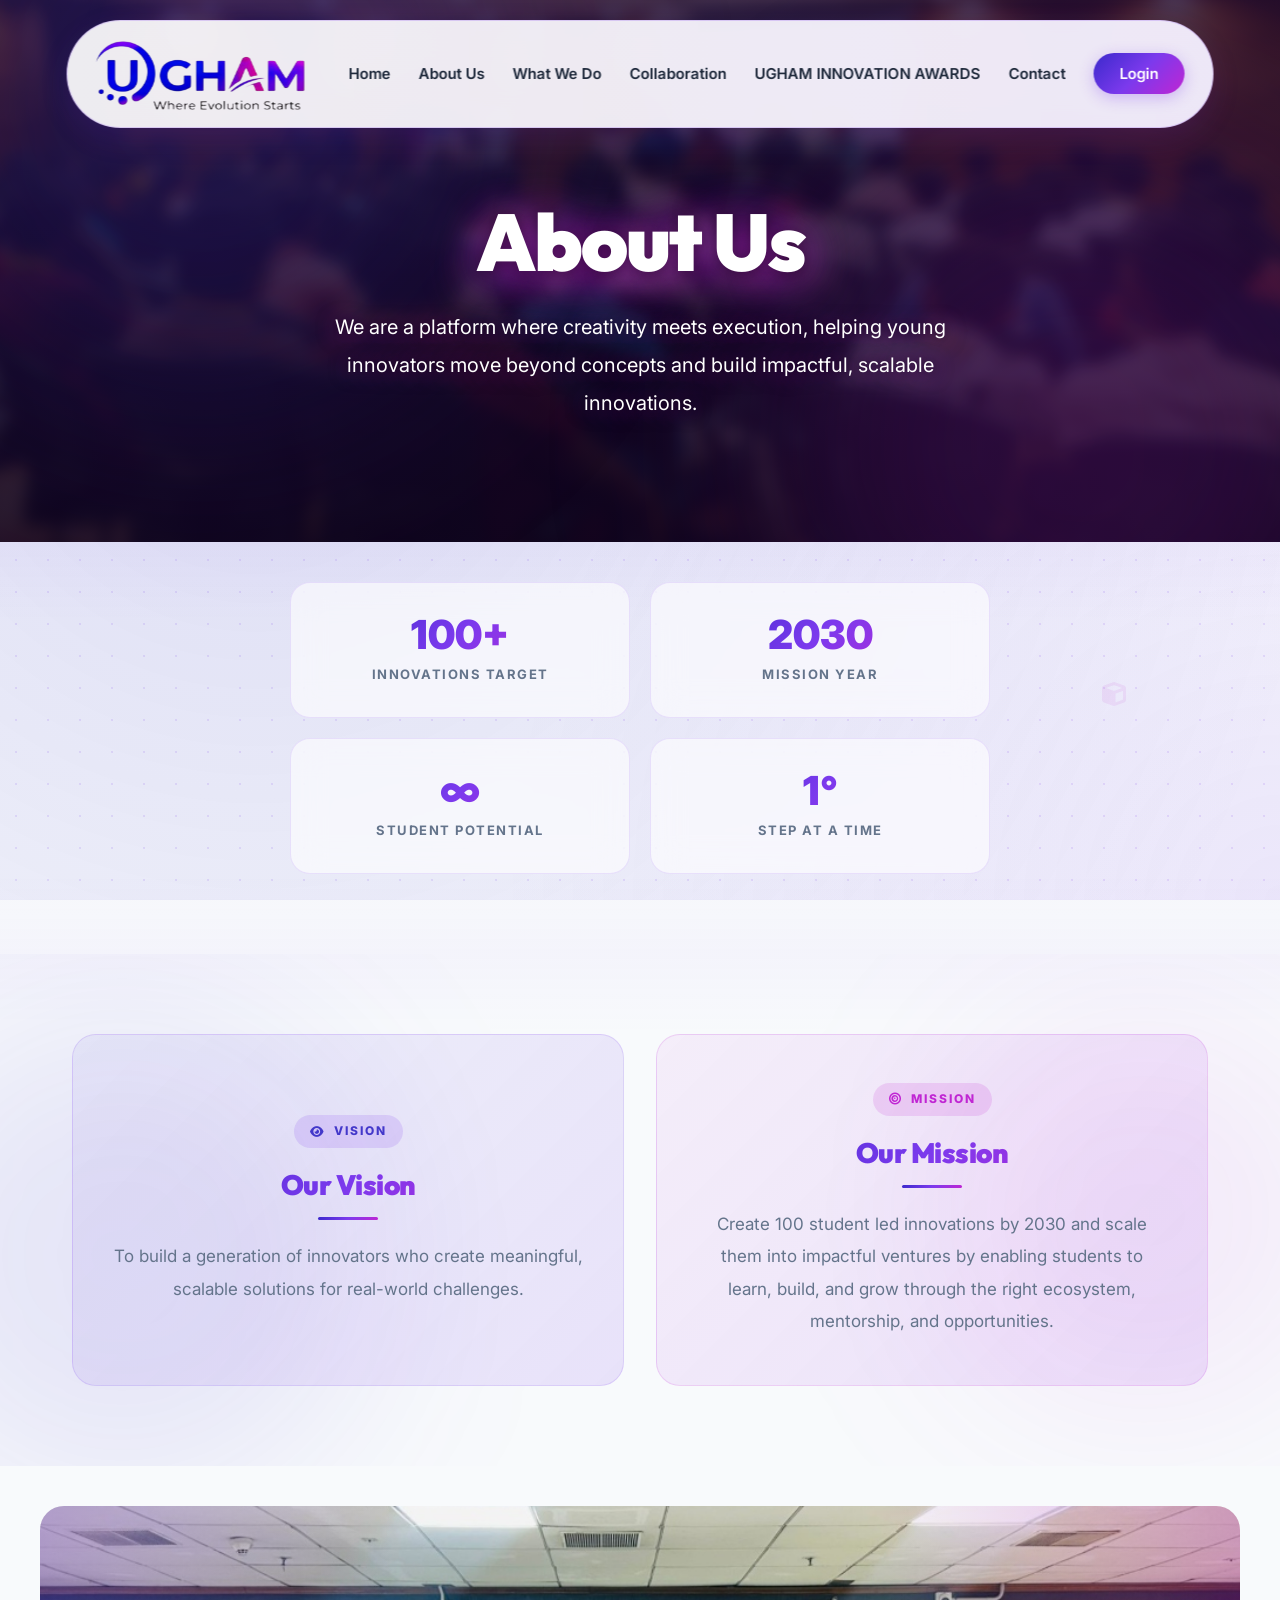
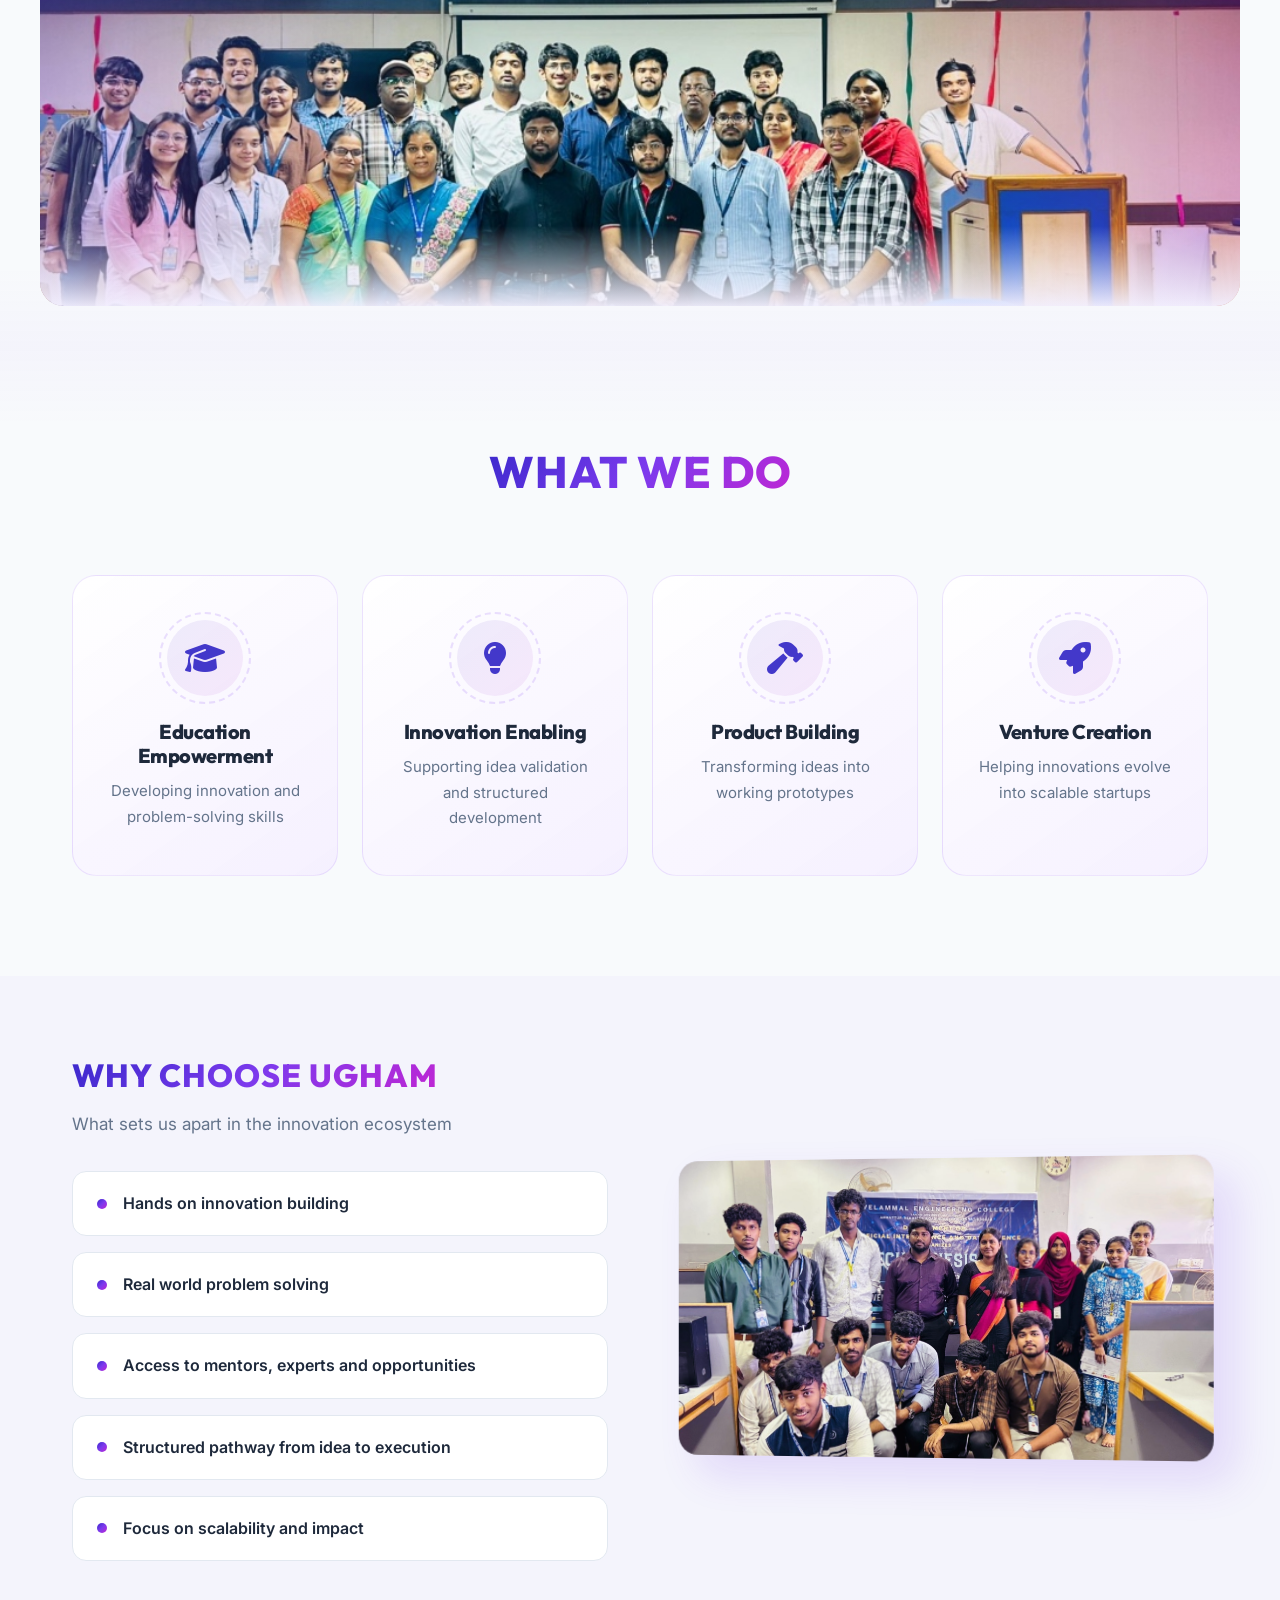
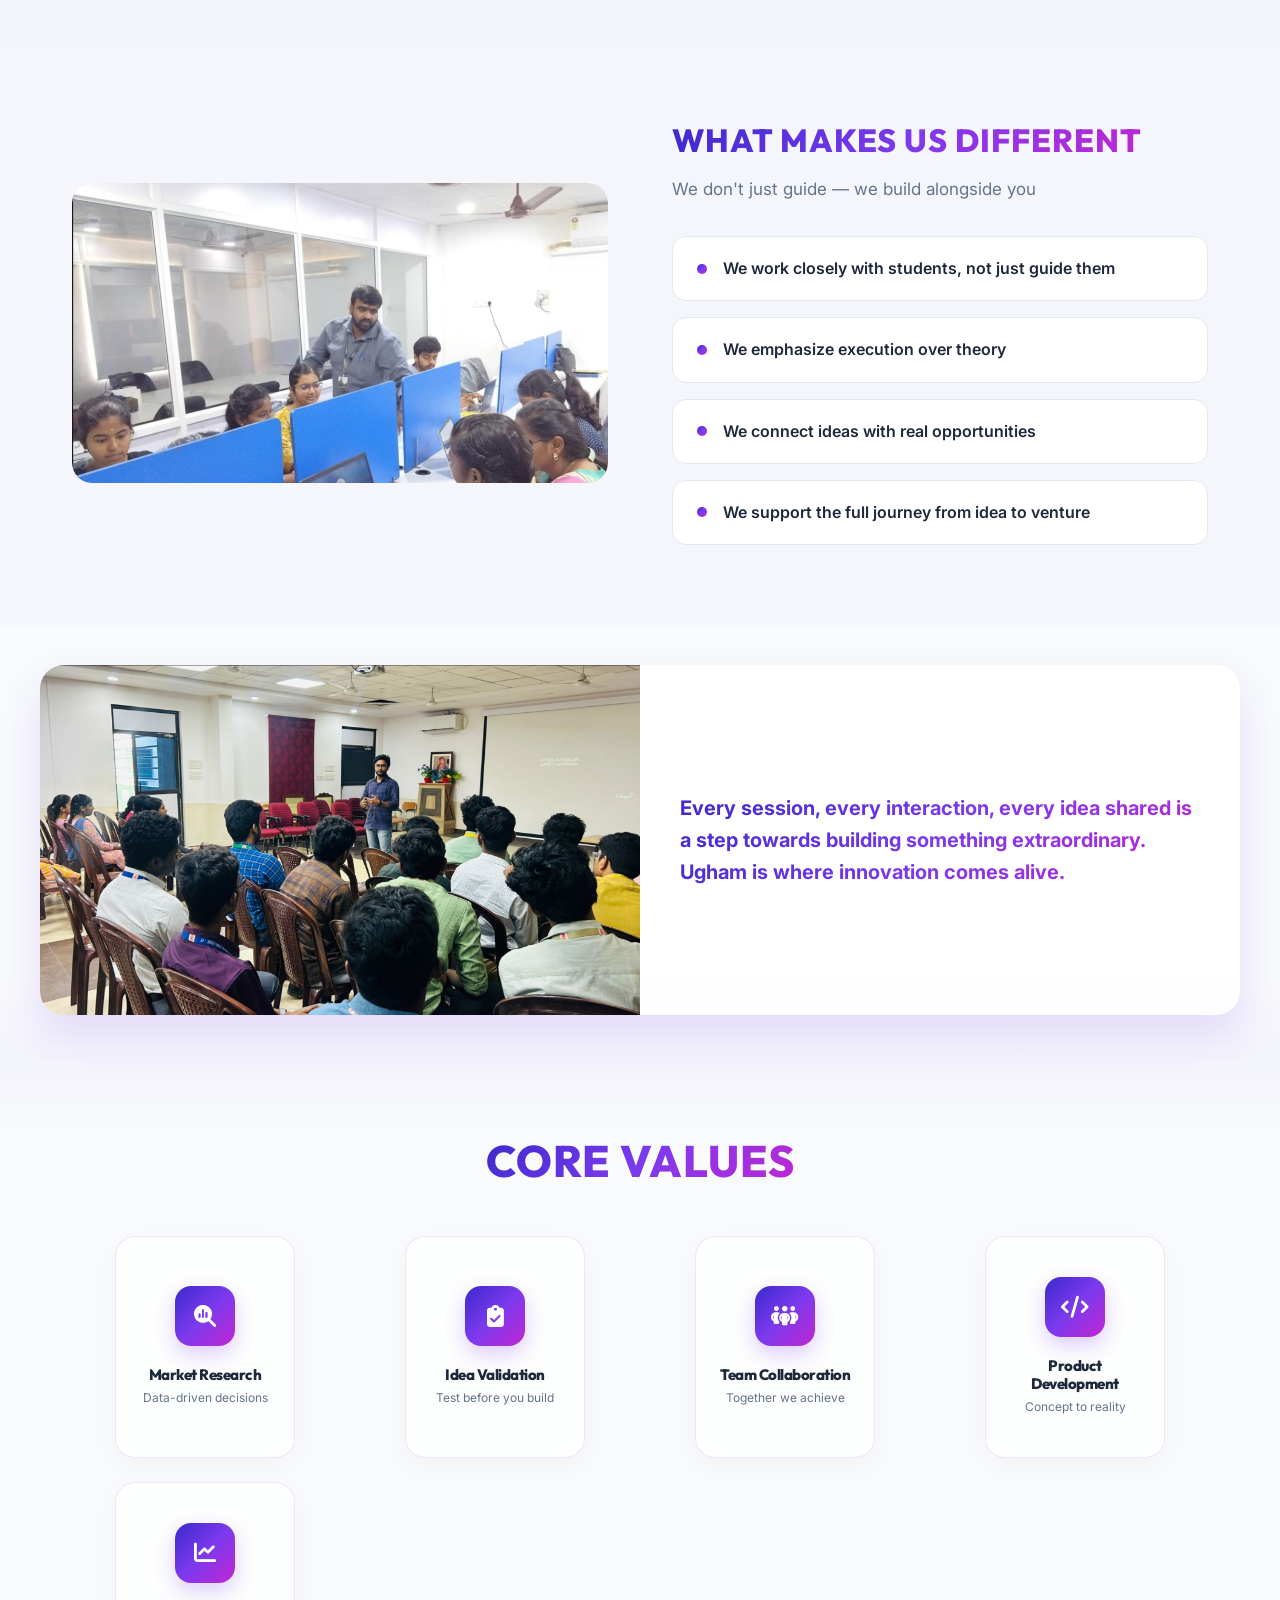
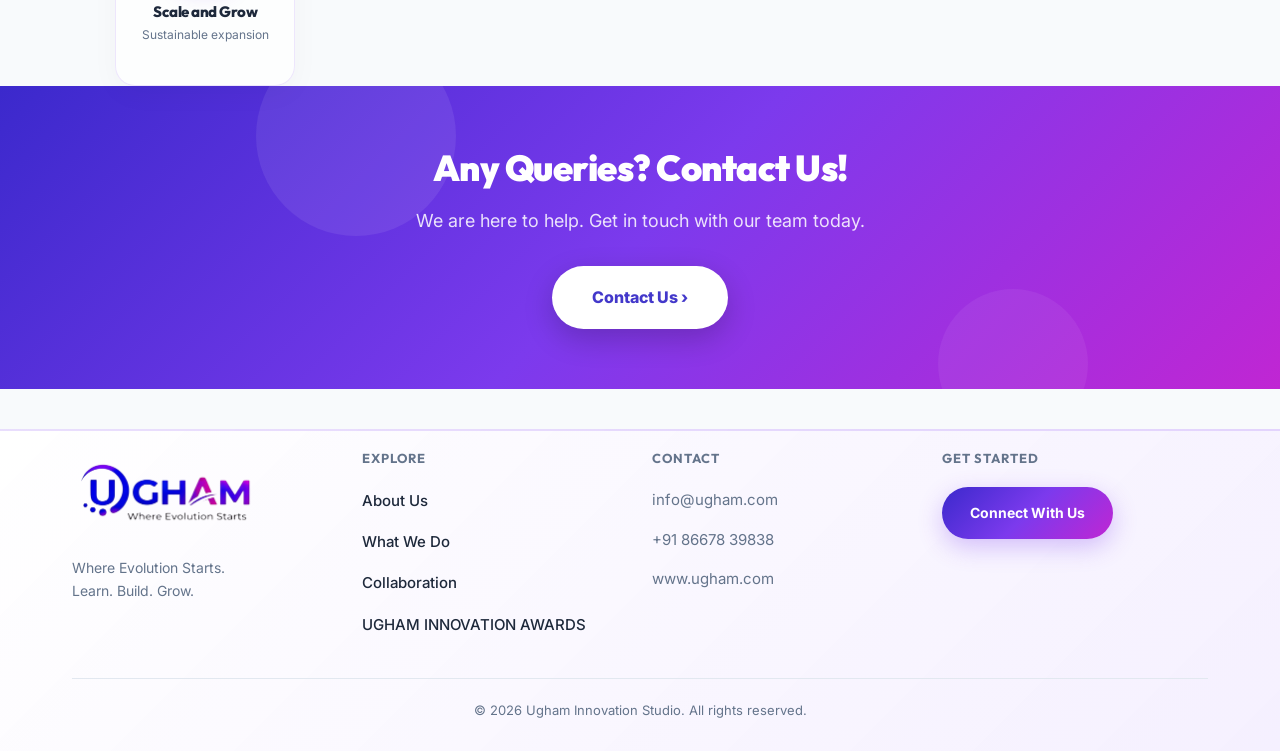
==== commit 680efa36: "Finalize Ugham Website: Advanced Autocomplete, White Form UI, Gap Fixes" ====
--- a/about.html
+++ b/about.html
@@ -2,7 +2,7 @@
 <meta charset="UTF-8"><meta name="viewport" content="width=device-width, initial-scale=1.0">
 <title>About Us &mdash; Ugham</title>
 <meta name="description" content="Learn about Ugham, an innovation studio empowering students to build real-world solutions.">
-<link rel="stylesheet" href="assets/css/style.css?v=105">
+<link rel="stylesheet" href="assets/css/style.css?v=344">
 </head><body>
 <div id="page-transition" class="page-transition-overlay"></div>
 <div class="bg-icons-container">
@@ -191,13 +191,13 @@
   <div class="cta-glow-orb" style="position:absolute;top:-50px;left:20%;width:200px;height:200px;background:rgba(255,255,255,0.08);border-radius:50%;"></div>
   <div class="cta-glow-orb" style="position:absolute;bottom:-50px;right:15%;width:150px;height:150px;background:rgba(255,255,255,0.06);border-radius:50%;"></div>
   <div class="container" style="position:relative;z-index:1;">
-    <h3 style="color:white;font-size:clamp(24px,4vw,36px);font-weight:900;margin-bottom:16px;font-family:'Outfit',sans-serif;">Ready to Start Your Innovation Journey?</h3>
-    <p style="color:rgba(255,255,255,0.85);font-size:18px;margin-bottom:30px;">Connect with Ugham and turn your ideas into reality.</p>
+    <h3 style="color:white;font-size:clamp(24px,4vw,36px);font-weight:900;margin-bottom:16px;font-family:'Outfit',sans-serif;">Any Queries? Contact Us!</h3>
+    <p style="color:rgba(255,255,255,0.85);font-size:18px;margin-bottom:30px;">We are here to help. Get in touch with our team today.</p>
     <a href="contact.html" class="btn-primary" style="background:white;color:var(--primary);font-weight:800;padding:18px 40px;font-size:16px;box-shadow:0 10px 30px rgba(0,0,0,0.2);">Contact Us &#8250;</a>
   </div>
 </div>
 
-<footer style="background:var(--bg);padding:60px 0 30px;border-top:1px solid var(--border);margin-top:40px;position:relative;">
+<footer style="background:var(--bg);padding:20px 0 30px;border-top:1px solid var(--border);margin-top:40px;position:relative;">
   <div class="container" style="position:relative;z-index:1;">
     <div class="grid-4" style="margin-bottom:40px;">
       <div><a href="index.html" style="display:inline-block;text-decoration:none;"><img src="assets/img/logo.png" alt="Ugham" style="height:80px;margin-bottom:16px;object-fit:contain;"></a><p style="color:var(--muted);font-size:14px;">Where Evolution Starts.<br>Learn. Build. Grow.</p></div>
@@ -208,4 +208,4 @@
     <div style="border-top:1px solid var(--border);padding-top:20px;text-align:center;color:var(--muted);font-size:13px;"><p>&copy; 2026 Ugham Innovation Studio. All rights reserved.</p></div>
   </div>
 </footer>
-<script src="assets/js/main.js?v=105"></script></body></html>
+<script src="assets/js/main.js?v=344"></script></body></html>
--- a/assets/css/style.css
+++ b/assets/css/style.css
@@ -2507,3 +2507,115 @@
 }
 .price-card { animation: floatCard 6s ease-in-out infinite; border: 1px solid rgba(124,58,237, 0.2); }
 .price-card:nth-child(2) { animation-delay: 3s; }
+
+/* AWARDS FORM CSS */
+.category-cards { display:flex; gap:20px; flex-wrap:wrap; }
+.cat-card { flex:1; min-width:250px; cursor:pointer; position:relative; }
+.cat-card input[type="radio"] { position:absolute; opacity:0; width:0; height:0; }
+.cat-card-inner { border:2px solid var(--border); border-radius:16px; padding:24px; text-align:center; transition:all 0.3s; background:rgba(255,255,255,0.02); }
+.cat-card-inner h4 { font-size:18px; margin-bottom:4px; }
+.cat-card-inner p { font-size:14px; color:var(--muted); margin-bottom:16px; }
+.cat-card-inner .price { font-size:24px; font-weight:800; color:var(--text); }
+.cat-card-inner .price span { font-size:14px; font-weight:500; color:var(--muted); }
+
+.cat-card input[type="radio"]:checked + .cat-card-inner { border-color:#c026d3; background:rgba(192,38,211,0.08); transform:translateY(-5px); box-shadow:0 15px 30px rgba(192,38,211,0.15); }
+
+.floating-btn {
+  position:fixed; bottom:30px; right:30px; background:var(--grad); color:white; padding:16px 32px; border-radius:30px; 
+  text-decoration:none; font-weight:800; font-family:'Outfit',sans-serif; font-size:16px; box-shadow:0 10px 30px rgba(124,58,237,0.4);
+  z-index:99; transition:all 0.4s cubic-bezier(0.175, 0.885, 0.32, 1.275); opacity:0; pointer-events:none; transform:translateY(20px);
+}
+.floating-btn.show { opacity:1; pointer-events:auto; transform:translateY(0); }
+.floating-btn:hover { transform:translateY(-5px) scale(1.05); box-shadow:0 15px 40px rgba(124,58,237,0.6); color:white; }
+.floating-btn i { margin-left:8px; }
+
+.spinner { width:40px; height:40px; border:4px solid rgba(255,255,255,0.1); border-top-color:#c026d3; border-radius:50%; animation:spin 1s linear infinite; margin:0 auto; }
+@keyframes spin { 100% { transform:rotate(360deg); } }
+
+
+
+
+
+/* REFINED WHITE FORM UI/UX */
+.form-container {
+  position: relative;
+  overflow: hidden;
+  background: white !important;
+  border: 1px solid rgba(124,58,237,0.1);
+  box-shadow: 0 30px 60px rgba(124,58,237,0.08), 0 0 0 8px rgba(124,58,237,0.02);
+  border-radius: 24px;
+}
+
+.form-container::before {
+  content: '';
+  position: absolute;
+  top: 0; left: 0; width: 100%; height: 6px;
+  background: var(--grad);
+}
+
+.ugham-form input, .ugham-form select {
+  background: #f8fafc !important;
+  border: 1px solid #e2e8f0 !important;
+  color: var(--text) !important;
+  transition: all 0.3s ease !important;
+  box-shadow: inset 0 2px 4px rgba(0,0,0,0.02);
+}
+.ugham-form input:focus, .ugham-form select:focus {
+  background: #ffffff !important;
+  border-color: #c026d3 !important;
+  box-shadow: 0 0 0 4px rgba(192,38,211,0.1) !important;
+  transform: translateY(-2px);
+}
+
+.ugham-form label {
+  font-weight: 700;
+  color: #1e293b;
+  letter-spacing: 0.3px;
+}
+
+.cat-card-inner:hover {
+  transform: translateY(-8px) scale(1.02);
+  border-color: rgba(192,38,211,0.5);
+  box-shadow: 0 20px 40px rgba(192,38,211,0.12);
+  background: white;
+}
+
+@keyframes glowPulseWhite {
+  0% { box-shadow: 0 0 20px rgba(124,58,237,0.15); }
+  50% { box-shadow: 0 0 40px rgba(124,58,237,0.3); }
+  100% { box-shadow: 0 0 20px rgba(124,58,237,0.15); }
+}
+#totalAmountDisplay {
+  animation: glowPulseWhite 2.5s infinite;
+  display: inline-block;
+  padding: 8px 20px;
+  border-radius: 12px;
+  background: var(--grad);
+  color: white !important;
+  font-weight: 900;
+}
+
+.member-block {
+  animation: slideDown 0.4s cubic-bezier(0.175, 0.885, 0.32, 1.275) forwards;
+  opacity: 0;
+  transform: translateY(-20px);
+  background: #f8fafc !important;
+  border: 1px solid #e2e8f0 !important;
+}
+@keyframes slideDown {
+  to { opacity: 1; transform: translateY(0); }
+}
+
+
+/* FIX PADDING GAP BEFORE CTA */
+section:not(#registration-form):has(+ .cta-contact-strip),
+div:not(#registration-form):has(+ .cta-contact-strip),
+.ecosystem-section:has(+ .cta-contact-strip) {
+    padding-bottom: 0 !important;
+    margin-bottom: 0 !important;
+}
+
+/* Also ensure no gap between CTA and footer */
+.cta-contact-strip + footer {
+    padding-top: 20px !important;
+}
